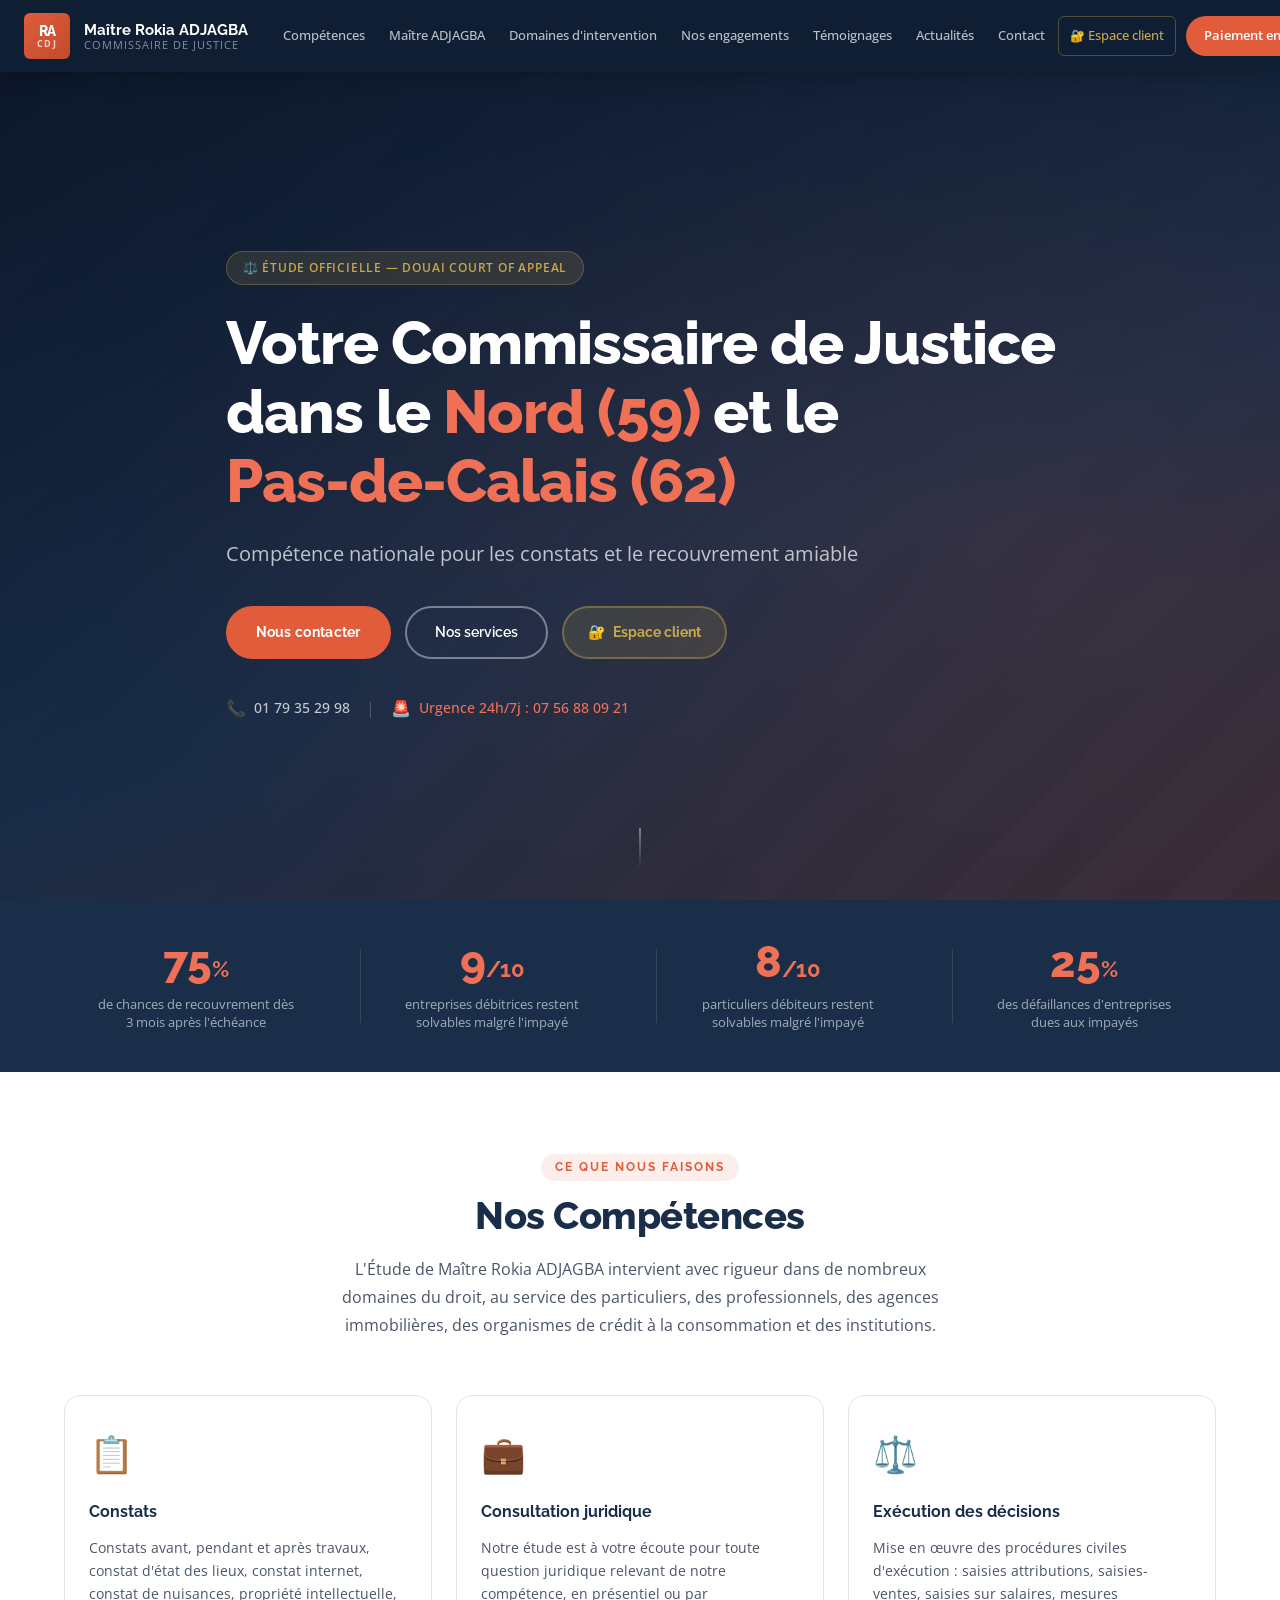
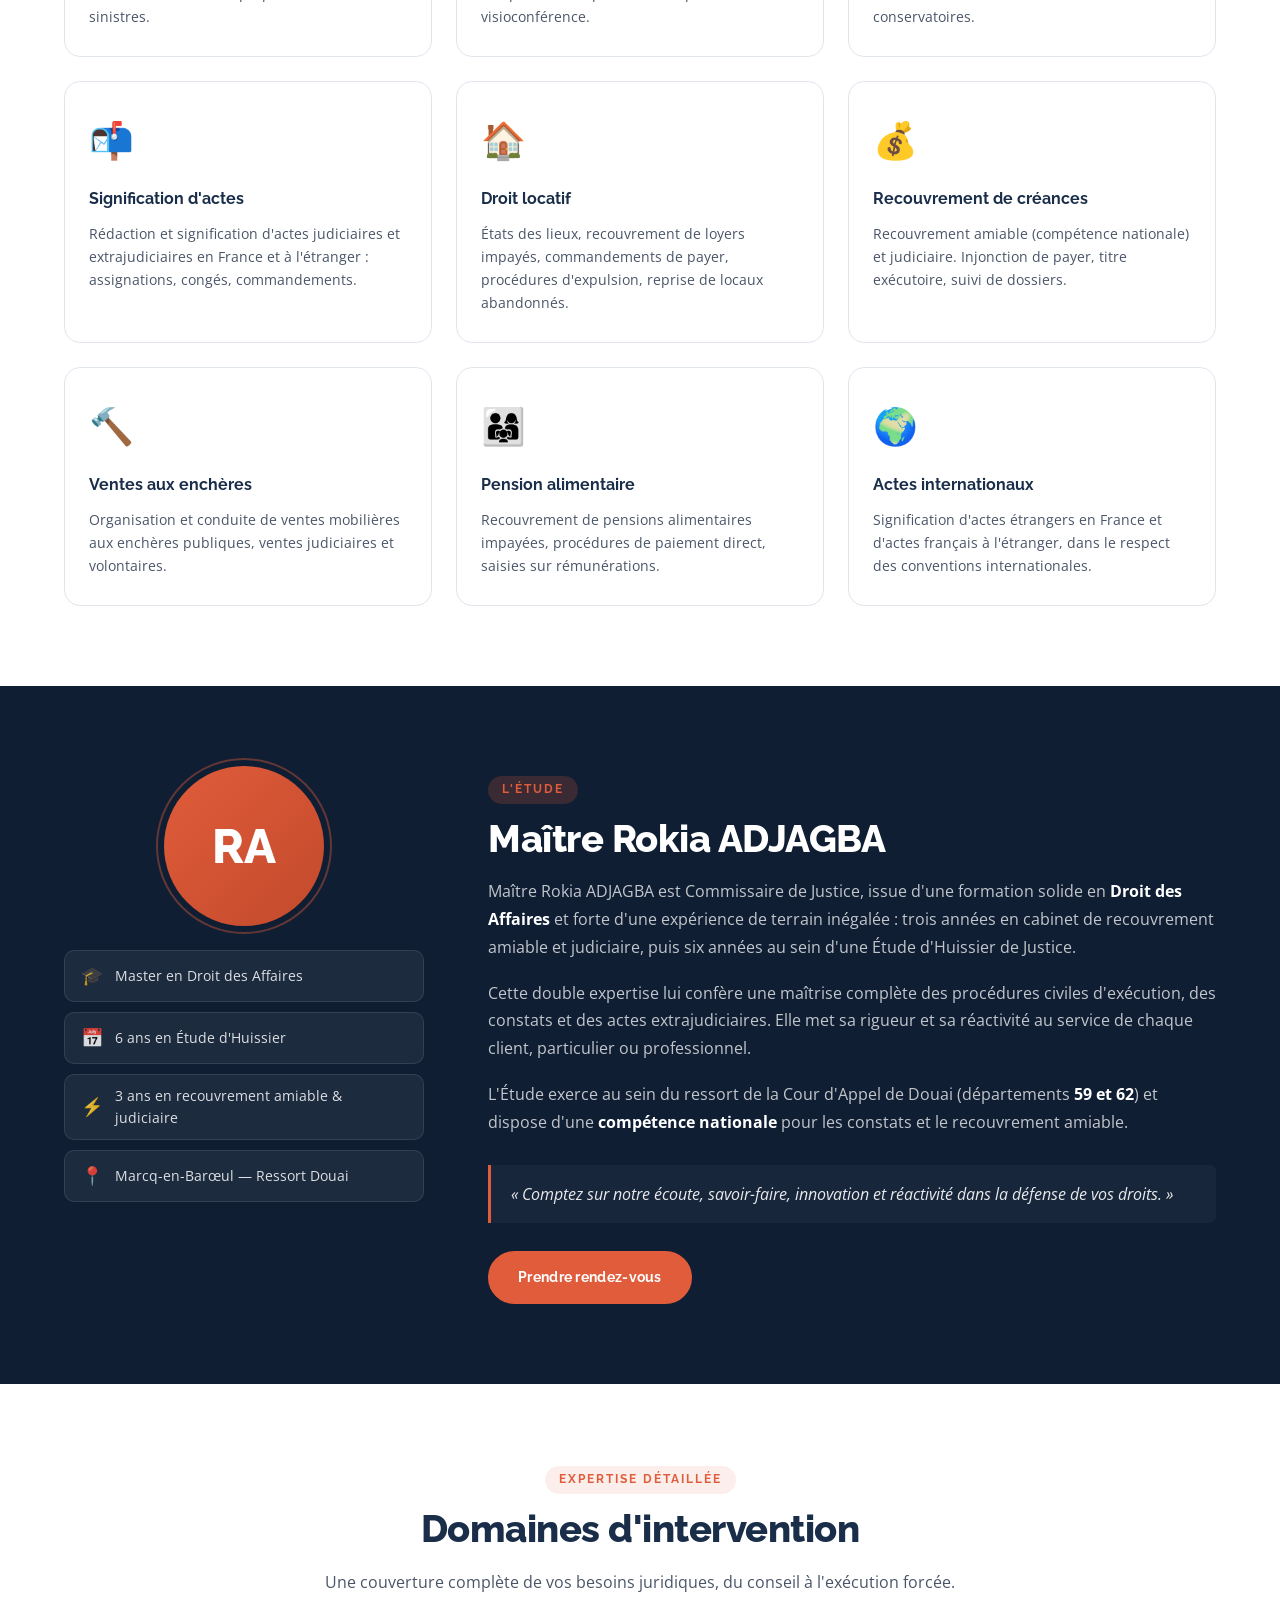
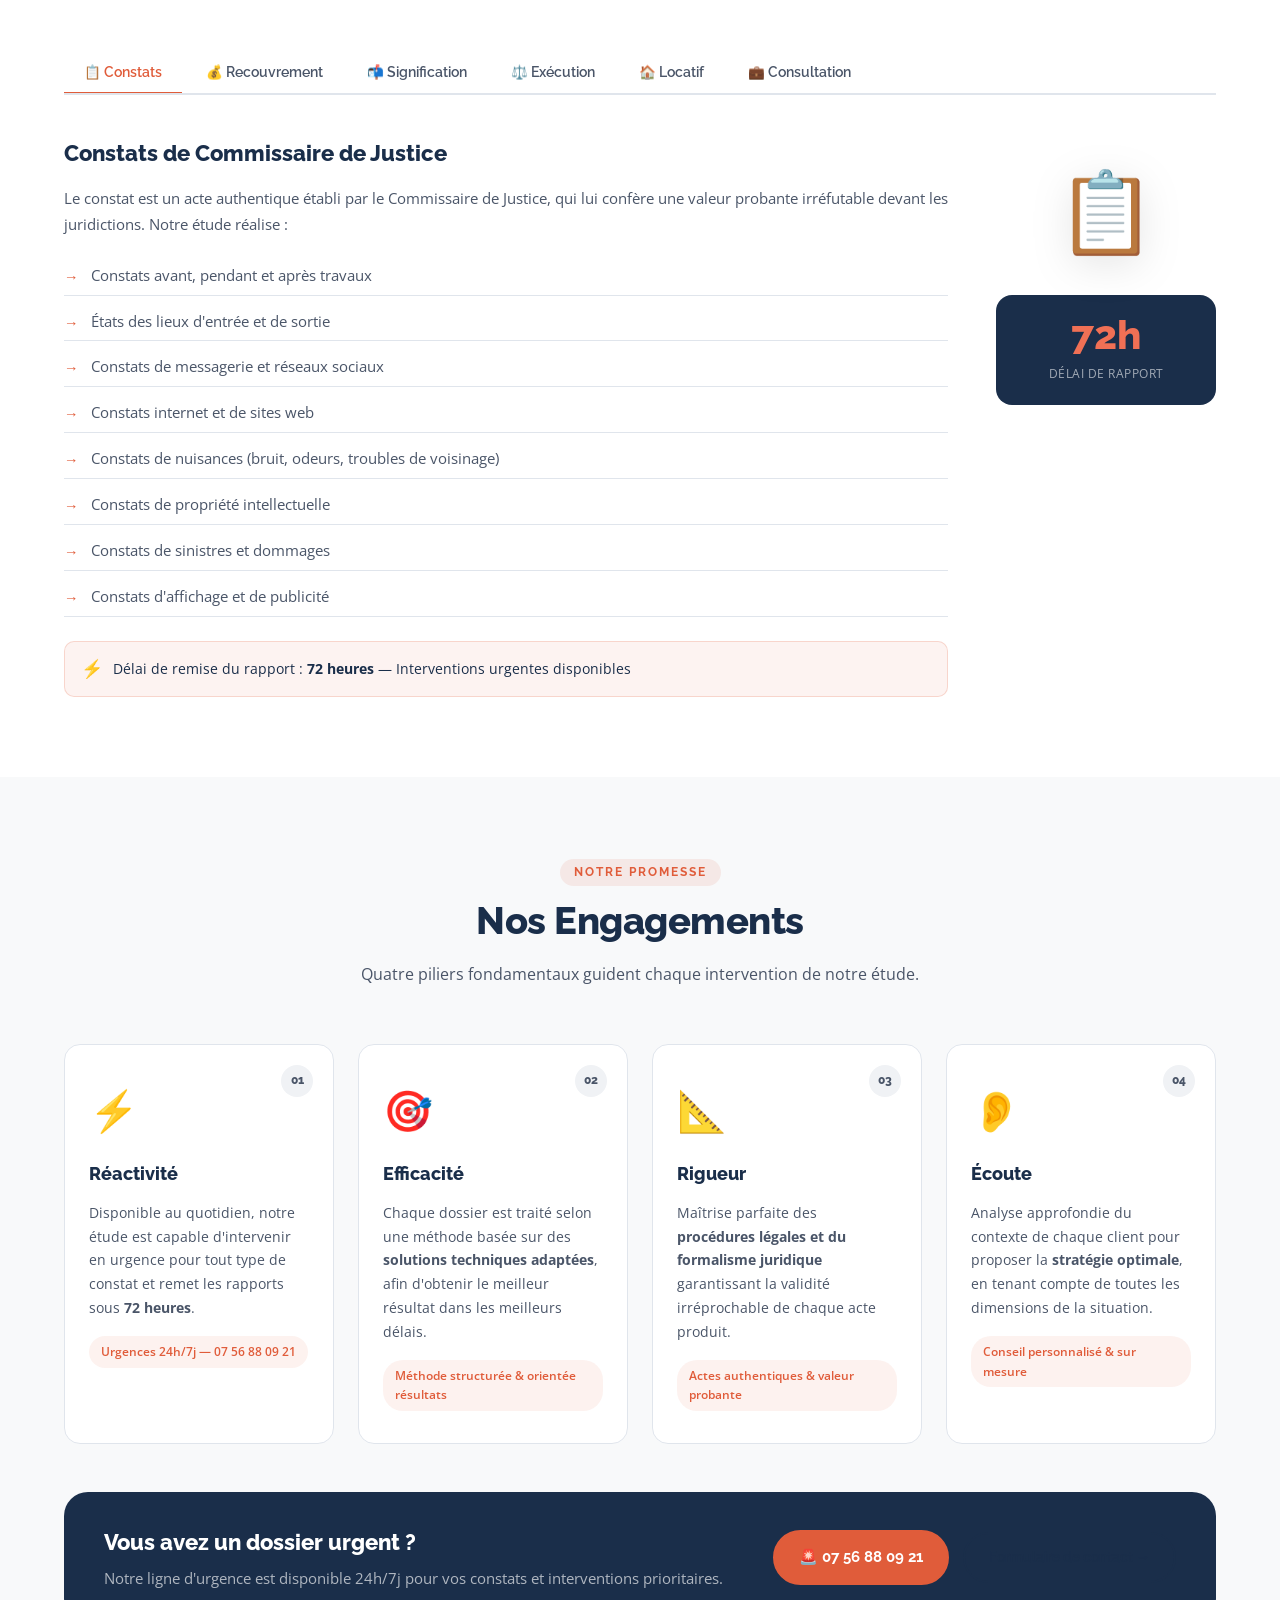
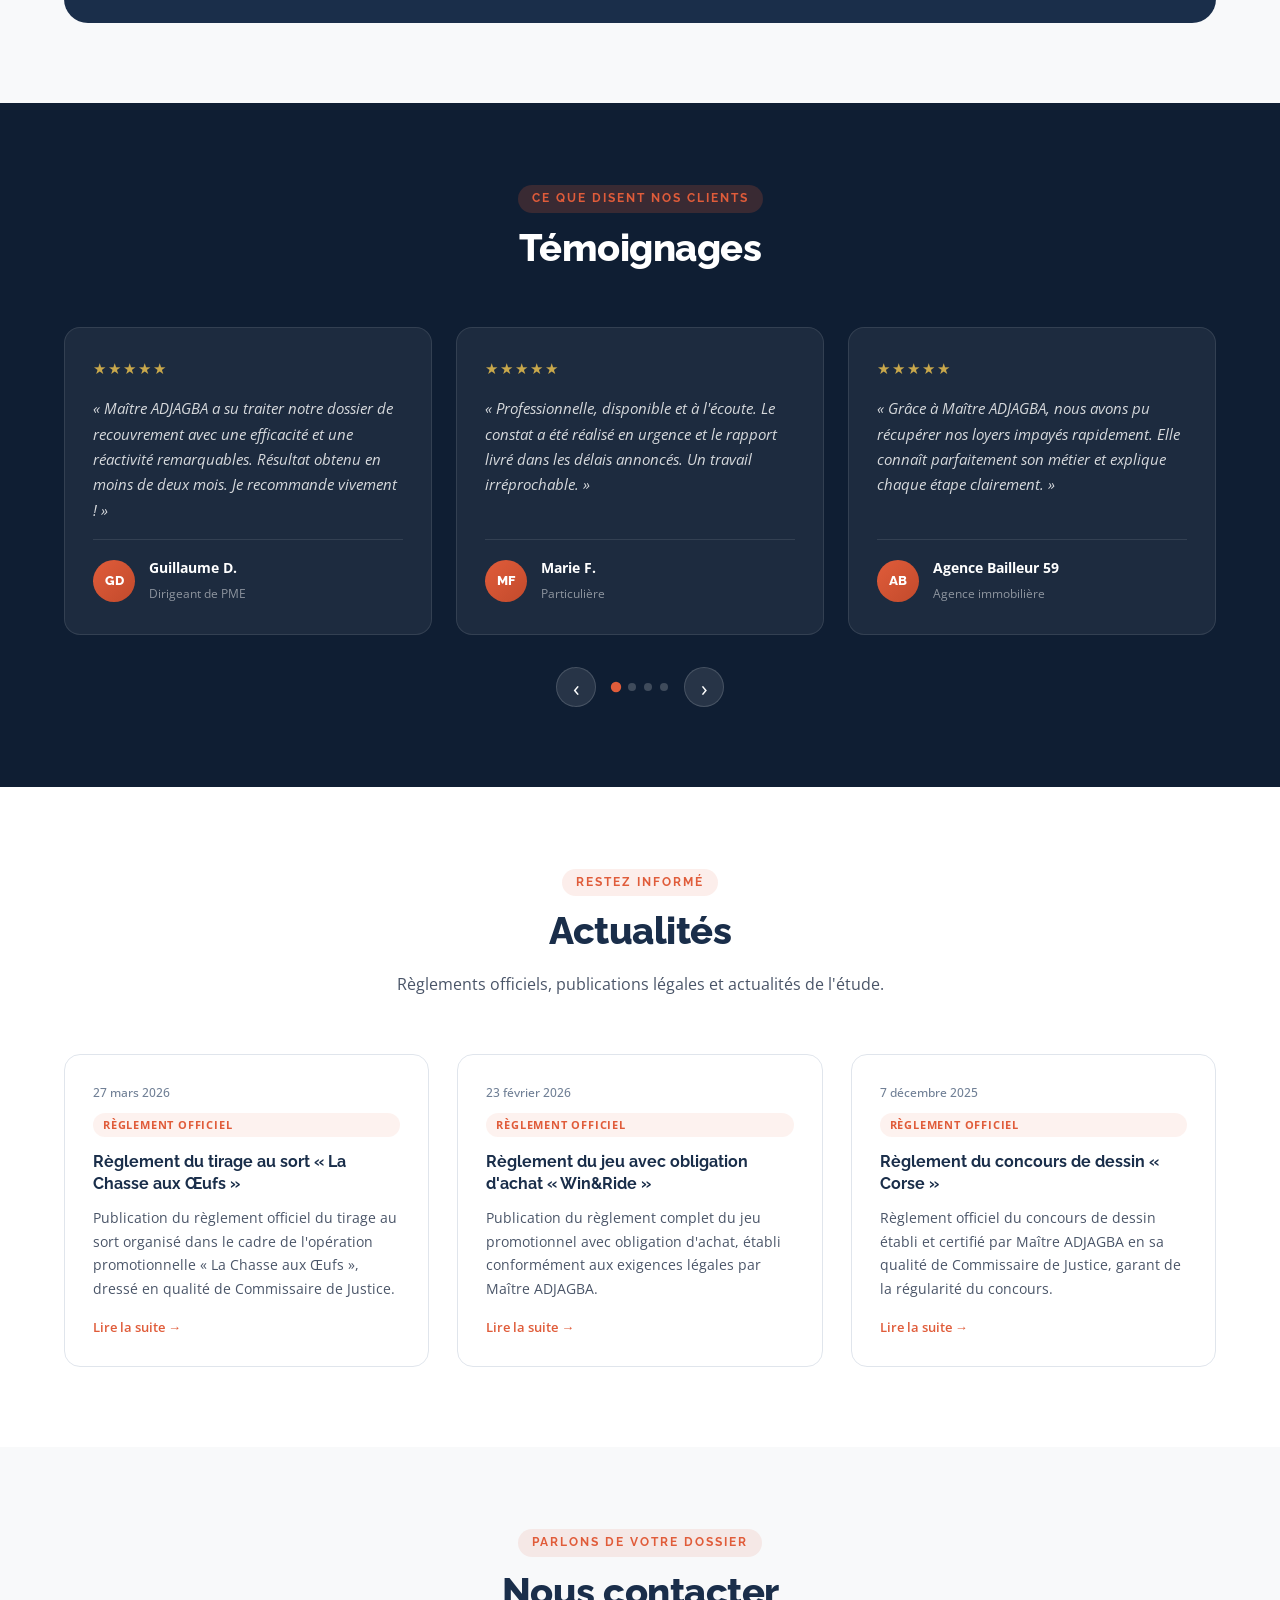
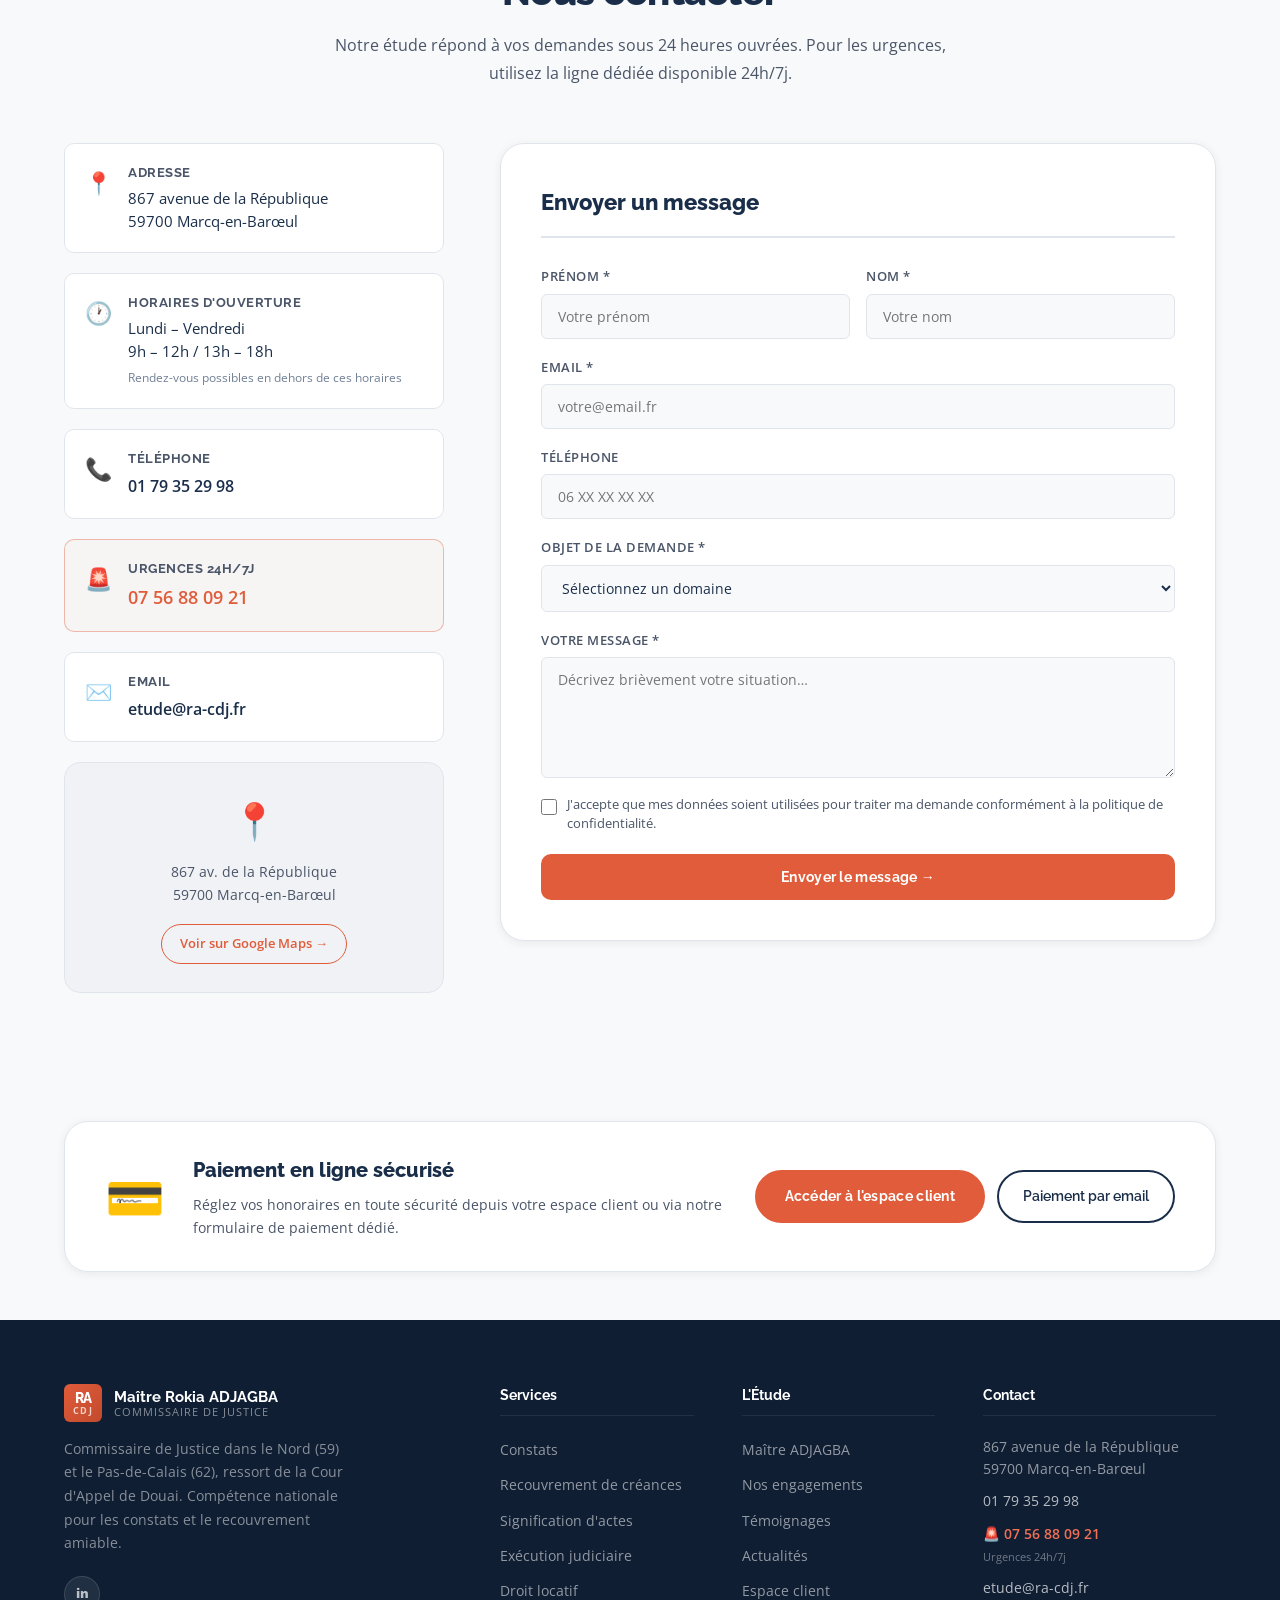
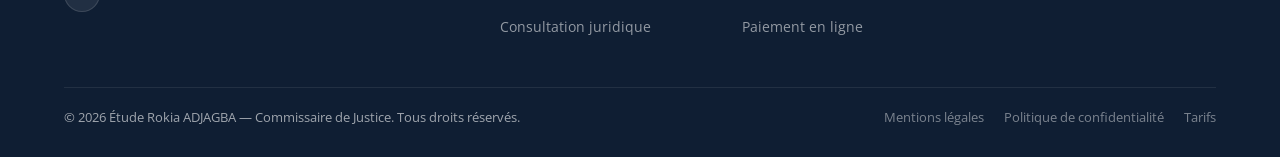
==== index.html @ 1672e54e "Initial release — Site Commissaire de Justice + Espace Client Reproduction complète du site commissa" ====
<!DOCTYPE html>
<html lang="fr">
<head>
  <meta charset="UTF-8" />
  <meta name="viewport" content="width=device-width, initial-scale=1.0" />
  <title>Commissaire de Justice — Maître Rokia ADJAGBA | Nord (59) Pas-de-Calais (62)</title>
  <meta name="description" content="Étude de Maître Rokia ADJAGBA, Commissaire de Justice dans le Nord (59) et le Pas-de-Calais (62). Constats, recouvrement amiable et judiciaire, signification d'actes." />
  <link rel="preconnect" href="https://fonts.googleapis.com" />
  <link rel="preconnect" href="https://fonts.gstatic.com" crossorigin />
  <link href="https://fonts.googleapis.com/css2?family=Raleway:wght@300;400;500;600;700;800&family=Open+Sans:wght@300;400;500;600&display=swap" rel="stylesheet" />
  <link rel="stylesheet" href="css/styles.css" />
</head>
<body>

  <!-- ═══════════════════════════════════════════
       HEADER / NAVIGATION
  ═══════════════════════════════════════════ -->
  <header class="header" id="header">
    <div class="header-inner">

      <!-- Logo -->
      <a href="index.html" class="logo">
        <div class="logo-mark">
          <span class="logo-initials">RA</span>
          <span class="logo-cdj">CDJ</span>
        </div>
        <div class="logo-text">
          <span class="logo-name">Maître Rokia ADJAGBA</span>
          <span class="logo-title">Commissaire de Justice</span>
        </div>
      </a>

      <!-- Desktop Nav -->
      <nav class="nav" id="nav">
        <a href="#competences" class="nav-link">Compétences</a>
        <a href="#maitre" class="nav-link">Maître ADJAGBA</a>
        <a href="#domaines" class="nav-link">Domaines d'intervention</a>
        <a href="#engagements" class="nav-link">Nos engagements</a>
        <a href="#temoignages" class="nav-link">Témoignages</a>
        <a href="#actualites" class="nav-link">Actualités</a>
        <a href="#contact" class="nav-link">Contact</a>
        <a href="espace-client.html" class="nav-link nav-link-portal">
          <span class="portal-icon">🔐</span> Espace client
        </a>
        <a href="#paiement" class="btn-nav">Paiement en ligne</a>
      </nav>

      <!-- Burger -->
      <button class="burger" id="burger" aria-label="Menu" aria-expanded="false">
        <span></span><span></span><span></span>
      </button>

    </div>
  </header>

  <!-- Mobile menu overlay -->
  <div class="mobile-menu" id="mobile-menu">
    <nav class="mobile-nav">
      <a href="#competences" class="mobile-nav-link">Compétences</a>
      <a href="#maitre" class="mobile-nav-link">Maître ADJAGBA</a>
      <a href="#domaines" class="mobile-nav-link">Domaines d'intervention</a>
      <a href="#engagements" class="mobile-nav-link">Nos engagements</a>
      <a href="#temoignages" class="mobile-nav-link">Témoignages</a>
      <a href="#actualites" class="mobile-nav-link">Actualités</a>
      <a href="#contact" class="mobile-nav-link">Contact</a>
      <a href="espace-client.html" class="mobile-nav-link">🔐 Espace client</a>
      <a href="#paiement" class="mobile-nav-link mobile-nav-cta">Paiement en ligne</a>
    </nav>
  </div>


  <!-- ═══════════════════════════════════════════
       HERO
  ═══════════════════════════════════════════ -->
  <section class="hero" id="home">
    <div class="hero-overlay"></div>
    <div class="hero-inner">
      <div class="hero-content" data-animate="fadeInUp">
        <div class="hero-badge">⚖️ Étude officielle — Douai Court of Appeal</div>
        <h1 class="hero-title">
          Votre Commissaire de Justice<br />
          dans le <em>Nord (59)</em> et le<br />
          <em>Pas-de-Calais (62)</em>
        </h1>
        <p class="hero-sub">
          Compétence nationale pour les constats et le recouvrement amiable
        </p>
        <div class="hero-actions">
          <a href="#contact" class="btn-primary">Nous contacter</a>
          <a href="#domaines" class="btn-outline">Nos services</a>
          <a href="espace-client.html" class="btn-portal">
            <span>🔐</span> Espace client
          </a>
        </div>
        <div class="hero-contact-quick">
          <a href="tel:0179352998" class="quick-contact">
            <span class="qc-icon">📞</span>
            <span>01 79 35 29 98</span>
          </a>
          <span class="qc-sep">|</span>
          <a href="tel:0756880921" class="quick-contact urgent">
            <span class="qc-icon">🚨</span>
            <span>Urgence 24h/7j&nbsp;: 07 56 88 09 21</span>
          </a>
        </div>
      </div>
    </div>
    <div class="hero-scroll-hint">
      <span></span>
    </div>
  </section>


  <!-- ═══════════════════════════════════════════
       CHIFFRES CLÉS
  ═══════════════════════════════════════════ -->
  <section class="stats-bar">
    <div class="stats-inner">
      <div class="stat-item" data-animate="fadeInUp">
        <span class="stat-num" data-target="75">0</span><span class="stat-unit">%</span>
        <span class="stat-label">de chances de recouvrement dès 3 mois après l'échéance</span>
      </div>
      <div class="stat-item" data-animate="fadeInUp" style="animation-delay:.1s">
        <span class="stat-num" data-target="9">0</span><span class="stat-unit">/10</span>
        <span class="stat-label">entreprises débitrices restent solvables malgré l'impayé</span>
      </div>
      <div class="stat-item" data-animate="fadeInUp" style="animation-delay:.2s">
        <span class="stat-num" data-target="8">0</span><span class="stat-unit">/10</span>
        <span class="stat-label">particuliers débiteurs restent solvables malgré l'impayé</span>
      </div>
      <div class="stat-item" data-animate="fadeInUp" style="animation-delay:.3s">
        <span class="stat-num" data-target="25">0</span><span class="stat-unit">%</span>
        <span class="stat-label">des défaillances d'entreprises dues aux impayés</span>
      </div>
    </div>
  </section>


  <!-- ═══════════════════════════════════════════
       COMPÉTENCES
  ═══════════════════════════════════════════ -->
  <section class="section" id="competences">
    <div class="container">
      <div class="section-header" data-animate="fadeInUp">
        <span class="section-eyebrow">Ce que nous faisons</span>
        <h2 class="section-title">Nos Compétences</h2>
        <p class="section-desc">
          L'Étude de Maître Rokia ADJAGBA intervient avec rigueur dans de nombreux domaines du droit,
          au service des particuliers, des professionnels, des agences immobilières, des organismes
          de crédit à la consommation et des institutions.
        </p>
      </div>

      <div class="services-grid">

        <div class="service-card" data-animate="fadeInUp">
          <div class="service-icon">📋</div>
          <h3>Constats</h3>
          <p>Constats avant, pendant et après travaux, constat d'état des lieux, constat internet, constat de nuisances, propriété intellectuelle, sinistres.</p>
        </div>

        <div class="service-card" data-animate="fadeInUp" style="animation-delay:.05s">
          <div class="service-icon">💼</div>
          <h3>Consultation juridique</h3>
          <p>Notre étude est à votre écoute pour toute question juridique relevant de notre compétence, en présentiel ou par visioconférence.</p>
        </div>

        <div class="service-card" data-animate="fadeInUp" style="animation-delay:.1s">
          <div class="service-icon">⚖️</div>
          <h3>Exécution des décisions</h3>
          <p>Mise en œuvre des procédures civiles d'exécution : saisies attributions, saisies-ventes, saisies sur salaires, mesures conservatoires.</p>
        </div>

        <div class="service-card" data-animate="fadeInUp" style="animation-delay:.15s">
          <div class="service-icon">📬</div>
          <h3>Signification d'actes</h3>
          <p>Rédaction et signification d'actes judiciaires et extrajudiciaires en France et à l'étranger : assignations, congés, commandements.</p>
        </div>

        <div class="service-card" data-animate="fadeInUp" style="animation-delay:.2s">
          <div class="service-icon">🏠</div>
          <h3>Droit locatif</h3>
          <p>États des lieux, recouvrement de loyers impayés, commandements de payer, procédures d'expulsion, reprise de locaux abandonnés.</p>
        </div>

        <div class="service-card" data-animate="fadeInUp" style="animation-delay:.25s">
          <div class="service-icon">💰</div>
          <h3>Recouvrement de créances</h3>
          <p>Recouvrement amiable (compétence nationale) et judiciaire. Injonction de payer, titre exécutoire, suivi de dossiers.</p>
        </div>

        <div class="service-card" data-animate="fadeInUp" style="animation-delay:.3s">
          <div class="service-icon">🔨</div>
          <h3>Ventes aux enchères</h3>
          <p>Organisation et conduite de ventes mobilières aux enchères publiques, ventes judiciaires et volontaires.</p>
        </div>

        <div class="service-card" data-animate="fadeInUp" style="animation-delay:.35s">
          <div class="service-icon">👨‍👩‍👧</div>
          <h3>Pension alimentaire</h3>
          <p>Recouvrement de pensions alimentaires impayées, procédures de paiement direct, saisies sur rémunérations.</p>
        </div>

        <div class="service-card" data-animate="fadeInUp" style="animation-delay:.4s">
          <div class="service-icon">🌍</div>
          <h3>Actes internationaux</h3>
          <p>Signification d'actes étrangers en France et d'actes français à l'étranger, dans le respect des conventions internationales.</p>
        </div>

      </div>
    </div>
  </section>


  <!-- ═══════════════════════════════════════════
       MAÎTRE ADJAGBA
  ═══════════════════════════════════════════ -->
  <section class="section section-dark" id="maitre">
    <div class="container">
      <div class="maitre-layout">
        <div class="maitre-visual" data-animate="fadeInLeft">
          <div class="maitre-avatar">
            <div class="avatar-ring"></div>
            <div class="avatar-initials">RA</div>
          </div>
          <div class="maitre-badge-list">
            <div class="maitre-badge">
              <span class="mb-icon">🎓</span>
              <span>Master en Droit des Affaires</span>
            </div>
            <div class="maitre-badge">
              <span class="mb-icon">📅</span>
              <span>6 ans en Étude d'Huissier</span>
            </div>
            <div class="maitre-badge">
              <span class="mb-icon">⚡</span>
              <span>3 ans en recouvrement amiable & judiciaire</span>
            </div>
            <div class="maitre-badge">
              <span class="mb-icon">📍</span>
              <span>Marcq-en-Barœul — Ressort Douai</span>
            </div>
          </div>
        </div>
        <div class="maitre-content" data-animate="fadeInRight">
          <span class="section-eyebrow">L'Étude</span>
          <h2 class="section-title light">Maître Rokia ADJAGBA</h2>
          <p class="maitre-desc">
            Maître Rokia ADJAGBA est Commissaire de Justice, issue d'une formation solide en
            <strong>Droit des Affaires</strong> et forte d'une expérience de terrain inégalée :
            trois années en cabinet de recouvrement amiable et judiciaire, puis six années au sein
            d'une Étude d'Huissier de Justice.
          </p>
          <p class="maitre-desc">
            Cette double expertise lui confère une maîtrise complète des procédures civiles d'exécution,
            des constats et des actes extrajudiciaires. Elle met sa rigueur et sa réactivité au service
            de chaque client, particulier ou professionnel.
          </p>
          <p class="maitre-desc">
            L'Étude exerce au sein du ressort de la Cour d'Appel de Douai (départements <strong>59 et 62</strong>)
            et dispose d'une <strong>compétence nationale</strong> pour les constats et le recouvrement amiable.
          </p>
          <blockquote class="maitre-quote">
            « Comptez sur notre écoute, savoir-faire, innovation et réactivité dans la défense de vos droits. »
          </blockquote>
          <a href="#contact" class="btn-primary">Prendre rendez-vous</a>
        </div>
      </div>
    </div>
  </section>


  <!-- ═══════════════════════════════════════════
       DOMAINES D'INTERVENTION
  ═══════════════════════════════════════════ -->
  <section class="section" id="domaines">
    <div class="container">
      <div class="section-header" data-animate="fadeInUp">
        <span class="section-eyebrow">Expertise détaillée</span>
        <h2 class="section-title">Domaines d'intervention</h2>
        <p class="section-desc">
          Une couverture complète de vos besoins juridiques, du conseil à l'exécution forcée.
        </p>
      </div>

      <div class="domaines-tabs">
        <div class="tabs-nav" id="tabs-nav">
          <button class="tab-btn active" data-tab="constats">📋 Constats</button>
          <button class="tab-btn" data-tab="recouvrement">💰 Recouvrement</button>
          <button class="tab-btn" data-tab="signification">📬 Signification</button>
          <button class="tab-btn" data-tab="execution">⚖️ Exécution</button>
          <button class="tab-btn" data-tab="locatif">🏠 Locatif</button>
          <button class="tab-btn" data-tab="consultation">💼 Consultation</button>
        </div>

        <div class="tabs-content">

          <div class="tab-panel active" id="tab-constats">
            <div class="tab-inner">
              <div class="tab-text">
                <h3>Constats de Commissaire de Justice</h3>
                <p>Le constat est un acte authentique établi par le Commissaire de Justice, qui lui confère une valeur probante irréfutable devant les juridictions. Notre étude réalise :</p>
                <ul class="domain-list">
                  <li>Constats avant, pendant et après travaux</li>
                  <li>États des lieux d'entrée et de sortie</li>
                  <li>Constats de messagerie et réseaux sociaux</li>
                  <li>Constats internet et de sites web</li>
                  <li>Constats de nuisances (bruit, odeurs, troubles de voisinage)</li>
                  <li>Constats de propriété intellectuelle</li>
                  <li>Constats de sinistres et dommages</li>
                  <li>Constats d'affichage et de publicité</li>
                </ul>
                <div class="tab-info-box">
                  <span class="tib-icon">⚡</span>
                  <span>Délai de remise du rapport : <strong>72 heures</strong> — Interventions urgentes disponibles</span>
                </div>
              </div>
              <div class="tab-visual">
                <div class="tab-icon-big">📋</div>
                <div class="tab-stat">
                  <strong>72h</strong>
                  <span>délai de rapport</span>
                </div>
              </div>
            </div>
          </div>

          <div class="tab-panel" id="tab-recouvrement">
            <div class="tab-inner">
              <div class="tab-text">
                <h3>Recouvrement de créances</h3>
                <p>Maître ADJAGBA met en œuvre une stratégie de recouvrement adaptée à chaque situation, en privilégiant l'amiable avant le judiciaire :</p>
                <ul class="domain-list">
                  <li>Recouvrement amiable — compétence nationale</li>
                  <li>Mise en demeure et relances formelles</li>
                  <li>Injonction de payer (procédure simplifiée)</li>
                  <li>Titre exécutoire et saisies</li>
                  <li>Recouvrement de pensions alimentaires</li>
                  <li>Créances commerciales et professionnelles</li>
                  <li>Suivi de portefeuille de créances</li>
                </ul>
                <div class="tab-info-box">
                  <span class="tib-icon">📊</span>
                  <span><strong>75 %</strong> de chances de recouvrement dans les 3 mois suivant l'échéance</span>
                </div>
              </div>
              <div class="tab-visual">
                <div class="tab-icon-big">💰</div>
                <div class="tab-stat">
                  <strong>75%</strong>
                  <span>taux de recouvrement</span>
                </div>
              </div>
            </div>
          </div>

          <div class="tab-panel" id="tab-signification">
            <div class="tab-inner">
              <div class="tab-text">
                <h3>Signification d'actes judiciaires & extrajudiciaires</h3>
                <p>La signification par Commissaire de Justice est la seule forme de notification ayant pleine valeur légale en droit français :</p>
                <ul class="domain-list">
                  <li>Assignations en justice</li>
                  <li>Décisions de justice (jugements, arrêts)</li>
                  <li>Conclusions d'avocat</li>
                  <li>Commandements de payer (bail, hypothèque)</li>
                  <li>Congés résidentiels et commerciaux</li>
                  <li>Ruptures de bail et de PACS</li>
                  <li>Signification d'actes étrangers en France</li>
                  <li>Signification d'actes français à l'étranger</li>
                </ul>
              </div>
              <div class="tab-visual">
                <div class="tab-icon-big">📬</div>
              </div>
            </div>
          </div>

          <div class="tab-panel" id="tab-execution">
            <div class="tab-inner">
              <div class="tab-text">
                <h3>Exécution des décisions de justice</h3>
                <p>L'exécution forcée est le cœur du métier de Commissaire de Justice. Notre étude maîtrise l'ensemble des procédures :</p>
                <ul class="domain-list">
                  <li>Saisie-attribution (comptes bancaires)</li>
                  <li>Saisie des rémunérations (salaires)</li>
                  <li>Saisie-vente de biens mobiliers</li>
                  <li>Saisie immobilière</li>
                  <li>Mesures conservatoires</li>
                  <li>Expulsions (procédure complète)</li>
                  <li>Ventes aux enchères publiques</li>
                </ul>
              </div>
              <div class="tab-visual">
                <div class="tab-icon-big">⚖️</div>
              </div>
            </div>
          </div>

          <div class="tab-panel" id="tab-locatif">
            <div class="tab-inner">
              <div class="tab-text">
                <h3>Droit locatif & immobilier</h3>
                <p>Une expertise complète au service des bailleurs, locataires et professionnels de l'immobilier :</p>
                <ul class="domain-list">
                  <li>États des lieux d'entrée et de sortie</li>
                  <li>Rédaction de baux d'habitation et commerciaux</li>
                  <li>Commandements de payer les loyers</li>
                  <li>Recouvrement de loyers impayés</li>
                  <li>Procédures d'expulsion (résidentielles et commerciales)</li>
                  <li>Reprise de locaux abandonnés</li>
                  <li>Congés et résiliation de bail commercial</li>
                  <li>Clauses résolutoires et résiliation judiciaire</li>
                </ul>
              </div>
              <div class="tab-visual">
                <div class="tab-icon-big">🏠</div>
              </div>
            </div>
          </div>

          <div class="tab-panel" id="tab-consultation">
            <div class="tab-inner">
              <div class="tab-text">
                <h3>Consultation juridique</h3>
                <p>Notre étude est à votre écoute pour toute question juridique relevant de notre compétence :</p>
                <ul class="domain-list">
                  <li>Conseil en droit des affaires et des contrats</li>
                  <li>Analyse de situation avant procédure</li>
                  <li>Conseil en droit immobilier et locatif</li>
                  <li>Orientation et stratégie procédurale</li>
                  <li>Consultation en présentiel à l'étude</li>
                  <li>Consultation à distance (visioconférence)</li>
                </ul>
                <div class="tab-info-box">
                  <span class="tib-icon">📅</span>
                  <span>Rendez-vous disponibles en dehors des horaires habituels sur demande</span>
                </div>
              </div>
              <div class="tab-visual">
                <div class="tab-icon-big">💼</div>
              </div>
            </div>
          </div>

        </div>
      </div>
    </div>
  </section>


  <!-- ═══════════════════════════════════════════
       NOS ENGAGEMENTS
  ═══════════════════════════════════════════ -->
  <section class="section section-light" id="engagements">
    <div class="container">
      <div class="section-header" data-animate="fadeInUp">
        <span class="section-eyebrow">Notre promesse</span>
        <h2 class="section-title">Nos Engagements</h2>
        <p class="section-desc">
          Quatre piliers fondamentaux guident chaque intervention de notre étude.
        </p>
      </div>

      <div class="engagements-grid">

        <div class="engagement-card" data-animate="fadeInUp">
          <div class="eng-number">01</div>
          <div class="eng-icon">⚡</div>
          <h3>Réactivité</h3>
          <p>Disponible au quotidien, notre étude est capable d'intervenir en urgence pour tout type de constat et remet les rapports sous <strong>72 heures</strong>.</p>
          <div class="eng-detail">Urgences 24h/7j — 07 56 88 09 21</div>
        </div>

        <div class="engagement-card" data-animate="fadeInUp" style="animation-delay:.1s">
          <div class="eng-number">02</div>
          <div class="eng-icon">🎯</div>
          <h3>Efficacité</h3>
          <p>Chaque dossier est traité selon une méthode basée sur des <strong>solutions techniques adaptées</strong>, afin d'obtenir le meilleur résultat dans les meilleurs délais.</p>
          <div class="eng-detail">Méthode structurée & orientée résultats</div>
        </div>

        <div class="engagement-card" data-animate="fadeInUp" style="animation-delay:.2s">
          <div class="eng-number">03</div>
          <div class="eng-icon">📐</div>
          <h3>Rigueur</h3>
          <p>Maîtrise parfaite des <strong>procédures légales et du formalisme juridique</strong> garantissant la validité irréprochable de chaque acte produit.</p>
          <div class="eng-detail">Actes authentiques & valeur probante</div>
        </div>

        <div class="engagement-card" data-animate="fadeInUp" style="animation-delay:.3s">
          <div class="eng-number">04</div>
          <div class="eng-icon">👂</div>
          <h3>Écoute</h3>
          <p>Analyse approfondie du contexte de chaque client pour proposer la <strong>stratégie optimale</strong>, en tenant compte de toutes les dimensions de la situation.</p>
          <div class="eng-detail">Conseil personnalisé & sur mesure</div>
        </div>

      </div>

      <!-- CTA Banner -->
      <div class="cta-banner" data-animate="fadeInUp">
        <div class="cta-banner-text">
          <h3>Vous avez un dossier urgent ?</h3>
          <p>Notre ligne d'urgence est disponible 24h/7j pour vos constats et interventions prioritaires.</p>
        </div>
        <div class="cta-banner-actions">
          <a href="tel:0756880921" class="btn-urgent">🚨 07 56 88 09 21</a>
          <a href="#contact" class="btn-outline-dark">Formulaire de contact →</a>
        </div>
      </div>

    </div>
  </section>


  <!-- ═══════════════════════════════════════════
       TÉMOIGNAGES
  ═══════════════════════════════════════════ -->
  <section class="section section-dark" id="temoignages">
    <div class="container">
      <div class="section-header" data-animate="fadeInUp">
        <span class="section-eyebrow">Ce que disent nos clients</span>
        <h2 class="section-title light">Témoignages</h2>
      </div>

      <div class="carousel-wrapper">
        <div class="carousel" id="carousel">

          <div class="testimonial-card">
            <div class="testi-stars">★★★★★</div>
            <blockquote class="testi-text">
              « Maître ADJAGBA a su traiter notre dossier de recouvrement avec une efficacité et une réactivité remarquables. Résultat obtenu en moins de deux mois. Je recommande vivement ! »
            </blockquote>
            <div class="testi-author">
              <div class="testi-avatar">GD</div>
              <div>
                <strong>Guillaume D.</strong>
                <span>Dirigeant de PME</span>
              </div>
            </div>
          </div>

          <div class="testimonial-card">
            <div class="testi-stars">★★★★★</div>
            <blockquote class="testi-text">
              « Professionnelle, disponible et à l'écoute. Le constat a été réalisé en urgence et le rapport livré dans les délais annoncés. Un travail irréprochable. »
            </blockquote>
            <div class="testi-author">
              <div class="testi-avatar">MF</div>
              <div>
                <strong>Marie F.</strong>
                <span>Particulière</span>
              </div>
            </div>
          </div>

          <div class="testimonial-card">
            <div class="testi-stars">★★★★★</div>
            <blockquote class="testi-text">
              « Grâce à Maître ADJAGBA, nous avons pu récupérer nos loyers impayés rapidement. Elle connaît parfaitement son métier et explique chaque étape clairement. »
            </blockquote>
            <div class="testi-author">
              <div class="testi-avatar">AB</div>
              <div>
                <strong>Agence Bailleur 59</strong>
                <span>Agence immobilière</span>
              </div>
            </div>
          </div>

          <div class="testimonial-card">
            <div class="testi-stars">★★★★★</div>
            <blockquote class="testi-text">
              « Une étude sérieuse et humaine. La maître prend le temps d'expliquer les procédures et rassure à chaque étape. Je me suis senti pleinement accompagné. »
            </blockquote>
            <div class="testi-author">
              <div class="testi-avatar">PL</div>
              <div>
                <strong>Pierre L.</strong>
                <span>Particulier</span>
              </div>
            </div>
          </div>

          <div class="testimonial-card">
            <div class="testi-stars">★★★★★</div>
            <blockquote class="testi-text">
              « Intervention très rapide pour un constat de dégâts après sinistre. Rapport parfaitement rédigé, accepté immédiatement par l'assurance. Merci ! »
            </blockquote>
            <div class="testi-author">
              <div class="testi-avatar">SC</div>
              <div>
                <strong>Sophie C.</strong>
                <span>Propriétaire</span>
              </div>
            </div>
          </div>

          <div class="testimonial-card">
            <div class="testi-stars">★★★★★</div>
            <blockquote class="testi-text">
              « Compétente, rigoureuse et accessible. Notre société fait appel à l'étude régulièrement pour nos significations et nos recouvrements. Toujours satisfaits. »
            </blockquote>
            <div class="testi-author">
              <div class="testi-avatar">JB</div>
              <div>
                <strong>Jean-Baptiste R.</strong>
                <span>Directeur financier</span>
              </div>
            </div>
          </div>

        </div>

        <!-- Carousel controls -->
        <div class="carousel-controls">
          <button class="carousel-btn" id="carousel-prev" aria-label="Précédent">‹</button>
          <div class="carousel-dots" id="carousel-dots"></div>
          <button class="carousel-btn" id="carousel-next" aria-label="Suivant">›</button>
        </div>
      </div>
    </div>
  </section>


  <!-- ═══════════════════════════════════════════
       ACTUALITÉS
  ═══════════════════════════════════════════ -->
  <section class="section" id="actualites">
    <div class="container">
      <div class="section-header" data-animate="fadeInUp">
        <span class="section-eyebrow">Restez informé</span>
        <h2 class="section-title">Actualités</h2>
        <p class="section-desc">
          Règlements officiels, publications légales et actualités de l'étude.
        </p>
      </div>

      <div class="news-grid">

        <article class="news-card" data-animate="fadeInUp">
          <div class="news-date">27 mars 2026</div>
          <div class="news-category">Règlement officiel</div>
          <h3 class="news-title">Règlement du tirage au sort « La Chasse aux Œufs »</h3>
          <p class="news-excerpt">
            Publication du règlement officiel du tirage au sort organisé dans le cadre de l'opération
            promotionnelle « La Chasse aux Œufs », dressé en qualité de Commissaire de Justice.
          </p>
          <a href="#" class="news-link">Lire la suite →</a>
        </article>

        <article class="news-card" data-animate="fadeInUp" style="animation-delay:.1s">
          <div class="news-date">23 février 2026</div>
          <div class="news-category">Règlement officiel</div>
          <h3 class="news-title">Règlement du jeu avec obligation d'achat « Win&Ride »</h3>
          <p class="news-excerpt">
            Publication du règlement complet du jeu promotionnel avec obligation d'achat,
            établi conformément aux exigences légales par Maître ADJAGBA.
          </p>
          <a href="#" class="news-link">Lire la suite →</a>
        </article>

        <article class="news-card" data-animate="fadeInUp" style="animation-delay:.2s">
          <div class="news-date">7 décembre 2025</div>
          <div class="news-category">Règlement officiel</div>
          <h3 class="news-title">Règlement du concours de dessin « Corse »</h3>
          <p class="news-excerpt">
            Règlement officiel du concours de dessin établi et certifié par Maître ADJAGBA en
            sa qualité de Commissaire de Justice, garant de la régularité du concours.
          </p>
          <a href="#" class="news-link">Lire la suite →</a>
        </article>

      </div>
    </div>
  </section>


  <!-- ═══════════════════════════════════════════
       CONTACT
  ═══════════════════════════════════════════ -->
  <section class="section section-light" id="contact">
    <div class="container">
      <div class="section-header" data-animate="fadeInUp">
        <span class="section-eyebrow">Parlons de votre dossier</span>
        <h2 class="section-title">Nous contacter</h2>
        <p class="section-desc">
          Notre étude répond à vos demandes sous 24 heures ouvrées. Pour les urgences, utilisez la ligne dédiée disponible 24h/7j.
        </p>
      </div>

      <div class="contact-layout">

        <!-- Informations -->
        <div class="contact-info" data-animate="fadeInLeft">

          <div class="info-block">
            <div class="info-icon">📍</div>
            <div>
              <h4>Adresse</h4>
              <p>867 avenue de la République<br />59700 Marcq-en-Barœul</p>
            </div>
          </div>

          <div class="info-block">
            <div class="info-icon">🕐</div>
            <div>
              <h4>Horaires d'ouverture</h4>
              <p>Lundi – Vendredi<br />9h – 12h / 13h – 18h</p>
              <small>Rendez-vous possibles en dehors de ces horaires</small>
            </div>
          </div>

          <div class="info-block">
            <div class="info-icon">📞</div>
            <div>
              <h4>Téléphone</h4>
              <a href="tel:0179352998" class="info-link">01 79 35 29 98</a>
            </div>
          </div>

          <div class="info-block info-block-urgent">
            <div class="info-icon">🚨</div>
            <div>
              <h4>Urgences 24h/7j</h4>
              <a href="tel:0756880921" class="info-link info-link-urgent">07 56 88 09 21</a>
            </div>
          </div>

          <div class="info-block">
            <div class="info-icon">✉️</div>
            <div>
              <h4>Email</h4>
              <a href="mailto:etude@ra-cdj.fr" class="info-link">etude@ra-cdj.fr</a>
            </div>
          </div>

          <!-- Map placeholder -->
          <div class="map-placeholder">
            <div class="map-pin">📍</div>
            <p>867 av. de la République<br />59700 Marcq-en-Barœul</p>
            <a href="https://maps.google.com/?q=867+avenue+de+la+République+59700+Marcq-en-Barœul" target="_blank" class="btn-map">
              Voir sur Google Maps →
            </a>
          </div>

        </div>

        <!-- Formulaire -->
        <div class="contact-form-wrap" data-animate="fadeInRight">
          <form class="contact-form" id="contact-form" novalidate>
            <h3>Envoyer un message</h3>

            <div class="form-row">
              <div class="form-group">
                <label for="prenom">Prénom *</label>
                <input type="text" id="prenom" name="prenom" placeholder="Votre prénom" required />
              </div>
              <div class="form-group">
                <label for="nom">Nom *</label>
                <input type="text" id="nom" name="nom" placeholder="Votre nom" required />
              </div>
            </div>

            <div class="form-group">
              <label for="email">Email *</label>
              <input type="email" id="email" name="email" placeholder="votre@email.fr" required />
            </div>

            <div class="form-group">
              <label for="telephone">Téléphone</label>
              <input type="tel" id="telephone" name="telephone" placeholder="06 XX XX XX XX" />
            </div>

            <div class="form-group">
              <label for="objet">Objet de la demande *</label>
              <select id="objet" name="objet" required>
                <option value="" disabled selected>Sélectionnez un domaine</option>
                <option value="constat">Constat</option>
                <option value="recouvrement">Recouvrement de créance</option>
                <option value="signification">Signification d'acte</option>
                <option value="execution">Exécution judiciaire</option>
                <option value="locatif">Droit locatif</option>
                <option value="consultation">Consultation juridique</option>
                <option value="autre">Autre</option>
              </select>
            </div>

            <div class="form-group">
              <label for="message">Votre message *</label>
              <textarea id="message" name="message" rows="5" placeholder="Décrivez brièvement votre situation…" required></textarea>
            </div>

            <div class="form-check">
              <input type="checkbox" id="consent" name="consent" required />
              <label for="consent">J'accepte que mes données soient utilisées pour traiter ma demande conformément à la politique de confidentialité.</label>
            </div>

            <div class="form-error" id="form-error"></div>
            <div class="form-success" id="form-success"></div>

            <button type="submit" class="btn-primary btn-submit" id="submit-btn">
              Envoyer le message →
            </button>
          </form>
        </div>

      </div>
    </div>
  </section>


  <!-- ═══════════════════════════════════════════
       PAIEMENT EN LIGNE (anchor)
  ═══════════════════════════════════════════ -->
  <section class="section" id="paiement" style="padding: 48px 0; background: #f8f9fa;">
    <div class="container">
      <div class="paiement-banner" data-animate="fadeInUp">
        <div class="paiement-icon">💳</div>
        <div class="paiement-text">
          <h3>Paiement en ligne sécurisé</h3>
          <p>Réglez vos honoraires en toute sécurité depuis votre espace client ou via notre formulaire de paiement dédié.</p>
        </div>
        <div class="paiement-actions">
          <a href="espace-client.html" class="btn-primary">Accéder à l'espace client</a>
          <a href="mailto:etude@ra-cdj.fr?subject=Paiement" class="btn-outline-dark">Paiement par email</a>
        </div>
      </div>
    </div>
  </section>


  <!-- ═══════════════════════════════════════════
       FOOTER
  ═══════════════════════════════════════════ -->
  <footer class="footer">
    <div class="container">
      <div class="footer-grid">

        <div class="footer-brand">
          <div class="footer-logo">
            <div class="logo-mark small">
              <span class="logo-initials">RA</span>
              <span class="logo-cdj">CDJ</span>
            </div>
            <div class="logo-text">
              <span class="logo-name">Maître Rokia ADJAGBA</span>
              <span class="logo-title">Commissaire de Justice</span>
            </div>
          </div>
          <p>Commissaire de Justice dans le Nord (59) et le Pas-de-Calais (62), ressort de la Cour d'Appel de Douai. Compétence nationale pour les constats et le recouvrement amiable.</p>
          <div class="footer-social">
            <a href="https://linkedin.com" target="_blank" class="social-btn" aria-label="LinkedIn">in</a>
          </div>
        </div>

        <div class="footer-col">
          <h4>Services</h4>
          <ul>
            <li><a href="#domaines">Constats</a></li>
            <li><a href="#domaines">Recouvrement de créances</a></li>
            <li><a href="#domaines">Signification d'actes</a></li>
            <li><a href="#domaines">Exécution judiciaire</a></li>
            <li><a href="#domaines">Droit locatif</a></li>
            <li><a href="#domaines">Consultation juridique</a></li>
          </ul>
        </div>

        <div class="footer-col">
          <h4>L'Étude</h4>
          <ul>
            <li><a href="#maitre">Maître ADJAGBA</a></li>
            <li><a href="#engagements">Nos engagements</a></li>
            <li><a href="#temoignages">Témoignages</a></li>
            <li><a href="#actualites">Actualités</a></li>
            <li><a href="espace-client.html">Espace client</a></li>
            <li><a href="#paiement">Paiement en ligne</a></li>
          </ul>
        </div>

        <div class="footer-col">
          <h4>Contact</h4>
          <address>
            <p>867 avenue de la République<br />59700 Marcq-en-Barœul</p>
            <p><a href="tel:0179352998">01 79 35 29 98</a></p>
            <p class="urgent-line"><a href="tel:0756880921">🚨 07 56 88 09 21</a><br /><small>Urgences 24h/7j</small></p>
            <p><a href="mailto:etude@ra-cdj.fr">etude@ra-cdj.fr</a></p>
          </address>
        </div>

      </div>

      <div class="footer-bottom">
        <p>© 2026 Étude Rokia ADJAGBA — Commissaire de Justice. Tous droits réservés.</p>
        <div class="footer-links">
          <a href="#">Mentions légales</a>
          <a href="#">Politique de confidentialité</a>
          <a href="#">Tarifs</a>
        </div>
      </div>
    </div>
  </footer>


  <!-- ═══════════════════════════════════════════
       BACK TO TOP
  ═══════════════════════════════════════════ -->
  <button class="back-to-top" id="back-to-top" aria-label="Retour en haut">↑</button>

  <script src="js/main.js"></script>
</body>
</html>
---- css/styles.css ----
/* ============================================================
   COMMISSAIRE DE JUSTICE — Design System
   Maître Rokia ADJAGBA · Marcq-en-Barœul
   ============================================================ */

/* ── TOKENS ── */
:root {
  --navy:        #1a2e4a;
  --navy-dark:   #0f1e33;
  --navy-light:  #243a58;
  --coral:       #e05c3a;
  --coral-dark:  #c24a2c;
  --coral-light: #f07055;
  --gold:        #c9a84c;
  --white:       #ffffff;
  --off-white:   #f8f9fa;
  --light-gray:  #f0f2f5;
  --border:      #e0e5ec;
  --text:        #1a2e4a;
  --text-mid:    #4a5568;
  --text-light:  #718096;
  --shadow-sm:   0 2px 8px rgba(26,46,74,.08);
  --shadow-md:   0 6px 20px rgba(26,46,74,.12);
  --shadow-lg:   0 16px 40px rgba(26,46,74,.16);
  --radius-sm:   6px;
  --radius:      10px;
  --radius-lg:   16px;
  --radius-xl:   24px;
  --font-head:   'Raleway', sans-serif;
  --font-body:   'Open Sans', sans-serif;
  --transition:  0.25s ease;
}

/* ── RESET ── */
*, *::before, *::after { box-sizing: border-box; margin: 0; padding: 0; }
html { scroll-behavior: smooth; font-size: 16px; }
body {
  font-family: var(--font-body);
  color: var(--text);
  background: var(--white);
  line-height: 1.65;
  -webkit-font-smoothing: antialiased;
}
a { text-decoration: none; color: inherit; transition: color var(--transition); }
img { max-width: 100%; display: block; }
button { font-family: inherit; cursor: pointer; border: none; background: none; }
ul { list-style: none; }
address { font-style: normal; }

/* ── CONTAINER ── */
.container {
  max-width: 1200px;
  margin: 0 auto;
  padding: 0 24px;
}

/* ── SECTION ── */
.section { padding: 80px 0; }
.section-dark { background: var(--navy-dark); color: var(--white); }
.section-light { background: var(--off-white); }

/* ── SECTION HEADER ── */
.section-header {
  text-align: center;
  max-width: 640px;
  margin: 0 auto 56px;
}
.section-eyebrow {
  display: inline-block;
  font-family: var(--font-head);
  font-size: 12px;
  font-weight: 700;
  letter-spacing: 2px;
  text-transform: uppercase;
  color: var(--coral);
  margin-bottom: 12px;
  padding: 4px 14px;
  background: rgba(224,92,58,.1);
  border-radius: 20px;
}
.section-dark .section-eyebrow { background: rgba(224,92,58,.2); }
.section-title {
  font-family: var(--font-head);
  font-size: clamp(26px, 4vw, 38px);
  font-weight: 800;
  line-height: 1.2;
  color: var(--navy);
  letter-spacing: -0.5px;
  margin-bottom: 16px;
}
.section-title.light { color: var(--white); }
.section-desc {
  font-size: 16px;
  color: var(--text-mid);
  line-height: 1.75;
}
.section-dark .section-desc { color: rgba(255,255,255,.7); }


/* ═══════════════════════════════════════════
   HEADER
═══════════════════════════════════════════ */
.header {
  position: fixed;
  top: 0; left: 0; right: 0;
  z-index: 500;
  background: var(--navy-dark);
  box-shadow: 0 2px 20px rgba(0,0,0,.25);
  transition: background var(--transition), box-shadow var(--transition);
}
.header.scrolled {
  background: rgba(15,30,51,.97);
  backdrop-filter: blur(10px);
  box-shadow: 0 4px 24px rgba(0,0,0,.3);
}

.header-inner {
  max-width: 1340px;
  margin: 0 auto;
  padding: 0 24px;
  height: 72px;
  display: flex;
  align-items: center;
  gap: 24px;
}

/* Logo */
.logo {
  display: flex;
  align-items: center;
  gap: 14px;
  flex-shrink: 0;
}
.logo-mark {
  display: flex;
  flex-direction: column;
  align-items: center;
  justify-content: center;
  width: 46px;
  height: 46px;
  background: linear-gradient(135deg, var(--coral) 0%, var(--coral-dark) 100%);
  border-radius: var(--radius-sm);
  line-height: 1;
  gap: 1px;
}
.logo-mark.small { width: 38px; height: 38px; }
.logo-initials {
  font-family: var(--font-head);
  font-size: 14px;
  font-weight: 800;
  color: var(--white);
  letter-spacing: -0.5px;
}
.logo-cdj {
  font-size: 9px;
  font-weight: 700;
  color: rgba(255,255,255,.75);
  letter-spacing: 1.5px;
}
.logo-text { display: flex; flex-direction: column; line-height: 1.2; }
.logo-name {
  font-family: var(--font-head);
  font-size: 15px;
  font-weight: 700;
  color: var(--white);
  white-space: nowrap;
}
.logo-title {
  font-size: 10.5px;
  font-weight: 400;
  color: rgba(255,255,255,.5);
  letter-spacing: 1px;
  text-transform: uppercase;
}

/* Nav */
.nav {
  display: flex;
  align-items: center;
  gap: 2px;
  flex: 1;
  justify-content: flex-end;
  flex-wrap: nowrap;
}
.nav-link {
  font-size: 13px;
  font-weight: 500;
  color: rgba(255,255,255,.72);
  padding: 8px 11px;
  border-radius: var(--radius-sm);
  white-space: nowrap;
  transition: all var(--transition);
}
.nav-link:hover { color: var(--white); background: rgba(255,255,255,.08); }
.nav-link.active { color: var(--white); background: rgba(255,255,255,.1); }

.nav-link-portal {
  color: var(--gold) !important;
  border: 1px solid rgba(201,168,76,.35);
}
.nav-link-portal:hover {
  background: rgba(201,168,76,.12) !important;
  border-color: var(--gold);
}
.portal-icon { font-size: 12px; }

.btn-nav {
  margin-left: 8px;
  background: var(--coral);
  color: var(--white) !important;
  padding: 9px 18px;
  border-radius: 20px;
  font-size: 13px;
  font-weight: 600;
  white-space: nowrap;
  flex-shrink: 0;
  transition: all var(--transition);
}
.btn-nav:hover { background: var(--coral-dark); transform: translateY(-1px); }

/* Burger */
.burger {
  display: none;
  flex-direction: column;
  justify-content: center;
  gap: 5px;
  width: 36px;
  height: 36px;
  padding: 4px;
  flex-shrink: 0;
}
.burger span {
  display: block;
  height: 2px;
  background: var(--white);
  border-radius: 2px;
  transition: all var(--transition);
}
.burger.open span:nth-child(1) { transform: translateY(7px) rotate(45deg); }
.burger.open span:nth-child(2) { opacity: 0; }
.burger.open span:nth-child(3) { transform: translateY(-7px) rotate(-45deg); }

/* Mobile menu */
.mobile-menu {
  position: fixed;
  inset: 0;
  z-index: 499;
  background: var(--navy-dark);
  display: flex;
  flex-direction: column;
  align-items: center;
  justify-content: center;
  opacity: 0;
  pointer-events: none;
  transform: translateY(-10px);
  transition: all var(--transition);
}
.mobile-menu.open {
  opacity: 1;
  pointer-events: all;
  transform: translateY(0);
}
.mobile-nav { display: flex; flex-direction: column; align-items: center; gap: 4px; width: 100%; padding: 20px; }
.mobile-nav-link {
  font-family: var(--font-head);
  font-size: 20px;
  font-weight: 600;
  color: rgba(255,255,255,.8);
  padding: 12px 24px;
  border-radius: var(--radius);
  transition: all var(--transition);
  width: 100%;
  text-align: center;
}
.mobile-nav-link:hover { color: var(--white); background: rgba(255,255,255,.08); }
.mobile-nav-cta {
  background: var(--coral);
  color: var(--white) !important;
  margin-top: 12px;
}


/* ═══════════════════════════════════════════
   HERO
═══════════════════════════════════════════ */
.hero {
  min-height: 100vh;
  display: flex;
  align-items: center;
  justify-content: center;
  position: relative;
  overflow: hidden;
  background:
    linear-gradient(160deg, rgba(10,20,38,.88) 0%, rgba(26,46,74,.82) 60%, rgba(224,92,58,.18) 100%),
    repeating-linear-gradient(
      -45deg,
      transparent,
      transparent 40px,
      rgba(255,255,255,.015) 40px,
      rgba(255,255,255,.015) 80px
    ),
    var(--navy-dark);
  padding-top: 72px;
}

.hero-overlay {
  position: absolute;
  inset: 0;
  background: radial-gradient(ellipse at 80% 60%, rgba(224,92,58,.12) 0%, transparent 65%);
}

.hero-inner {
  max-width: 900px;
  margin: 0 auto;
  padding: 60px 24px;
  position: relative;
  z-index: 1;
}

.hero-badge {
  display: inline-flex;
  align-items: center;
  gap: 8px;
  background: rgba(201,168,76,.15);
  border: 1px solid rgba(201,168,76,.3);
  color: var(--gold);
  border-radius: 20px;
  padding: 6px 16px;
  font-size: 12px;
  font-weight: 600;
  letter-spacing: 0.8px;
  text-transform: uppercase;
  margin-bottom: 24px;
}

.hero-title {
  font-family: var(--font-head);
  font-size: clamp(32px, 6vw, 60px);
  font-weight: 800;
  line-height: 1.15;
  color: var(--white);
  letter-spacing: -1px;
  margin-bottom: 22px;
}
.hero-title em {
  font-style: normal;
  color: var(--coral-light);
}

.hero-sub {
  font-size: clamp(16px, 2vw, 20px);
  color: rgba(255,255,255,.72);
  margin-bottom: 36px;
  line-height: 1.6;
}

.hero-actions {
  display: flex;
  gap: 14px;
  flex-wrap: wrap;
  margin-bottom: 36px;
}

.hero-contact-quick {
  display: flex;
  align-items: center;
  gap: 16px;
  flex-wrap: wrap;
}
.quick-contact {
  display: flex;
  align-items: center;
  gap: 8px;
  color: rgba(255,255,255,.75);
  font-size: 14px;
  font-weight: 500;
  transition: color var(--transition);
}
.quick-contact:hover { color: var(--white); }
.quick-contact.urgent { color: var(--coral-light); }
.qc-icon { font-size: 16px; }
.qc-sep { color: rgba(255,255,255,.2); }

.hero-scroll-hint {
  position: absolute;
  bottom: 32px;
  left: 50%;
  transform: translateX(-50%);
}
.hero-scroll-hint span {
  display: block;
  width: 2px;
  height: 40px;
  background: linear-gradient(to bottom, rgba(255,255,255,.4), transparent);
  margin: 0 auto;
  animation: scrollPulse 2s ease-in-out infinite;
}
@keyframes scrollPulse {
  0%, 100% { opacity: 0.4; transform: scaleY(1); }
  50% { opacity: 1; transform: scaleY(1.3); }
}


/* ── BUTTONS ── */
.btn-primary {
  display: inline-flex;
  align-items: center;
  gap: 8px;
  background: var(--coral);
  color: var(--white);
  padding: 13px 28px;
  border-radius: 30px;
  font-family: var(--font-head);
  font-size: 14px;
  font-weight: 700;
  letter-spacing: 0.3px;
  transition: all var(--transition);
  border: 2px solid var(--coral);
}
.btn-primary:hover {
  background: var(--coral-dark);
  border-color: var(--coral-dark);
  transform: translateY(-2px);
  box-shadow: 0 8px 24px rgba(224,92,58,.4);
}

.btn-outline {
  display: inline-flex;
  align-items: center;
  gap: 8px;
  background: transparent;
  color: var(--white);
  padding: 13px 28px;
  border-radius: 30px;
  font-family: var(--font-head);
  font-size: 14px;
  font-weight: 600;
  border: 2px solid rgba(255,255,255,.4);
  transition: all var(--transition);
}
.btn-outline:hover {
  background: rgba(255,255,255,.1);
  border-color: rgba(255,255,255,.8);
}

.btn-outline-dark {
  display: inline-flex;
  align-items: center;
  gap: 8px;
  background: transparent;
  color: var(--navy);
  padding: 12px 24px;
  border-radius: 30px;
  font-family: var(--font-head);
  font-size: 14px;
  font-weight: 600;
  border: 2px solid var(--navy);
  transition: all var(--transition);
}
.btn-outline-dark:hover { background: var(--navy); color: var(--white); }

.btn-portal {
  display: inline-flex;
  align-items: center;
  gap: 8px;
  background: rgba(201,168,76,.15);
  color: var(--gold);
  padding: 13px 24px;
  border-radius: 30px;
  font-family: var(--font-head);
  font-size: 14px;
  font-weight: 700;
  border: 2px solid rgba(201,168,76,.4);
  transition: all var(--transition);
}
.btn-portal:hover {
  background: var(--gold);
  color: var(--white);
  border-color: var(--gold);
  transform: translateY(-2px);
}

.btn-urgent {
  display: inline-flex;
  align-items: center;
  gap: 8px;
  background: var(--coral);
  color: var(--white);
  padding: 13px 24px;
  border-radius: 30px;
  font-family: var(--font-head);
  font-size: 15px;
  font-weight: 700;
  border: 2px solid var(--coral);
  transition: all var(--transition);
}
.btn-urgent:hover { background: var(--coral-dark); transform: translateY(-2px); box-shadow: 0 8px 24px rgba(224,92,58,.4); }


/* ═══════════════════════════════════════════
   STATS BAR
═══════════════════════════════════════════ */
.stats-bar {
  background: var(--navy);
  padding: 40px 0;
}
.stats-inner {
  max-width: 1200px;
  margin: 0 auto;
  padding: 0 24px;
  display: grid;
  grid-template-columns: repeat(4, 1fr);
  gap: 32px;
}
.stat-item {
  text-align: center;
  color: var(--white);
  position: relative;
}
.stat-item + .stat-item::before {
  content: '';
  position: absolute;
  left: 0; top: 10%; bottom: 10%;
  width: 1px;
  background: rgba(255,255,255,.12);
}
.stat-num {
  font-family: var(--font-head);
  font-size: 44px;
  font-weight: 800;
  color: var(--coral-light);
  line-height: 1;
  display: inline-block;
}
.stat-unit {
  font-family: var(--font-head);
  font-size: 22px;
  font-weight: 700;
  color: var(--coral-light);
}
.stat-label {
  display: block;
  font-size: 13px;
  color: rgba(255,255,255,.6);
  line-height: 1.4;
  margin-top: 8px;
  max-width: 200px;
  margin-left: auto;
  margin-right: auto;
}


/* ═══════════════════════════════════════════
   SERVICES GRID
═══════════════════════════════════════════ */
.services-grid {
  display: grid;
  grid-template-columns: repeat(3, 1fr);
  gap: 24px;
}
.service-card {
  background: var(--white);
  border: 1.5px solid var(--border);
  border-radius: var(--radius-lg);
  padding: 28px 24px;
  transition: all var(--transition);
  position: relative;
  overflow: hidden;
}
.service-card::before {
  content: '';
  position: absolute;
  bottom: 0; left: 0; right: 0;
  height: 3px;
  background: linear-gradient(90deg, var(--coral), var(--coral-light));
  transform: scaleX(0);
  transition: transform var(--transition);
  transform-origin: left;
}
.service-card:hover {
  border-color: rgba(224,92,58,.3);
  box-shadow: var(--shadow-md);
  transform: translateY(-4px);
}
.service-card:hover::before { transform: scaleX(1); }
.service-icon {
  font-size: 36px;
  margin-bottom: 16px;
  display: block;
}
.service-card h3 {
  font-family: var(--font-head);
  font-size: 16px;
  font-weight: 700;
  color: var(--navy);
  margin-bottom: 10px;
}
.service-card p {
  font-size: 14px;
  color: var(--text-mid);
  line-height: 1.65;
}


/* ═══════════════════════════════════════════
   MAÎTRE SECTION
═══════════════════════════════════════════ */
.maitre-layout {
  display: grid;
  grid-template-columns: 360px 1fr;
  gap: 64px;
  align-items: start;
}

.maitre-visual {
  display: flex;
  flex-direction: column;
  align-items: center;
  gap: 24px;
}

.maitre-avatar {
  position: relative;
  width: 160px;
  height: 160px;
}
.avatar-ring {
  position: absolute;
  inset: -8px;
  border-radius: 50%;
  border: 2px solid rgba(224,92,58,.4);
  animation: rotateSlow 12s linear infinite;
}
@keyframes rotateSlow { to { transform: rotate(360deg); } }
.avatar-initials {
  width: 160px;
  height: 160px;
  border-radius: 50%;
  background: linear-gradient(135deg, var(--coral) 0%, var(--coral-dark) 100%);
  display: flex;
  align-items: center;
  justify-content: center;
  font-family: var(--font-head);
  font-size: 48px;
  font-weight: 800;
  color: var(--white);
  position: relative;
  z-index: 1;
}

.maitre-badge-list {
  display: flex;
  flex-direction: column;
  gap: 10px;
  width: 100%;
}
.maitre-badge {
  display: flex;
  align-items: center;
  gap: 12px;
  background: rgba(255,255,255,.06);
  border: 1px solid rgba(255,255,255,.1);
  border-radius: var(--radius);
  padding: 10px 16px;
  font-size: 13.5px;
  color: rgba(255,255,255,.85);
}
.mb-icon { font-size: 18px; flex-shrink: 0; }

.maitre-content { padding-top: 8px; }
.maitre-desc {
  font-size: 15.5px;
  color: rgba(255,255,255,.75);
  line-height: 1.8;
  margin-bottom: 18px;
}
.maitre-desc strong { color: var(--white); }

.maitre-quote {
  border-left: 3px solid var(--coral);
  padding: 16px 20px;
  margin: 28px 0;
  font-size: 16px;
  font-style: italic;
  color: rgba(255,255,255,.9);
  background: rgba(255,255,255,.04);
  border-radius: 0 var(--radius-sm) var(--radius-sm) 0;
}


/* ═══════════════════════════════════════════
   TABS
═══════════════════════════════════════════ */
.domaines-tabs { display: flex; flex-direction: column; gap: 0; }

.tabs-nav {
  display: flex;
  gap: 4px;
  border-bottom: 2px solid var(--border);
  overflow-x: auto;
  scrollbar-width: none;
  padding-bottom: 0;
  flex-wrap: nowrap;
}
.tabs-nav::-webkit-scrollbar { display: none; }

.tab-btn {
  padding: 12px 20px;
  font-family: var(--font-head);
  font-size: 13.5px;
  font-weight: 600;
  color: var(--text-mid);
  background: none;
  border: none;
  border-bottom: 3px solid transparent;
  margin-bottom: -2px;
  cursor: pointer;
  white-space: nowrap;
  transition: all var(--transition);
  flex-shrink: 0;
}
.tab-btn:hover { color: var(--coral); }
.tab-btn.active { color: var(--coral); border-bottom-color: var(--coral); }

.tabs-content { padding-top: 40px; }
.tab-panel { display: none; }
.tab-panel.active { display: block; animation: fadeInUp .3s ease; }

.tab-inner {
  display: grid;
  grid-template-columns: 1fr 220px;
  gap: 48px;
  align-items: start;
}

.tab-text h3 {
  font-family: var(--font-head);
  font-size: 22px;
  font-weight: 800;
  color: var(--navy);
  margin-bottom: 14px;
}
.tab-text p {
  font-size: 15px;
  color: var(--text-mid);
  margin-bottom: 20px;
  line-height: 1.75;
}

.domain-list { display: flex; flex-direction: column; gap: 8px; margin-bottom: 24px; }
.domain-list li {
  display: flex;
  align-items: flex-start;
  gap: 12px;
  font-size: 14.5px;
  color: var(--text-mid);
  padding: 6px 0;
  border-bottom: 1px solid var(--border);
}
.domain-list li::before {
  content: '→';
  color: var(--coral);
  font-weight: 700;
  flex-shrink: 0;
  margin-top: 1px;
}

.tab-info-box {
  display: flex;
  align-items: center;
  gap: 10px;
  background: rgba(224,92,58,.07);
  border: 1.5px solid rgba(224,92,58,.2);
  border-radius: var(--radius);
  padding: 12px 16px;
  font-size: 14px;
  color: var(--text);
}
.tib-icon { font-size: 18px; flex-shrink: 0; }

.tab-visual {
  display: flex;
  flex-direction: column;
  align-items: center;
  gap: 20px;
  padding-top: 8px;
}
.tab-icon-big {
  font-size: 80px;
  filter: drop-shadow(0 8px 20px rgba(0,0,0,.1));
}
.tab-stat {
  background: var(--navy);
  color: var(--white);
  border-radius: var(--radius-lg);
  padding: 20px 28px;
  text-align: center;
  width: 100%;
}
.tab-stat strong {
  display: block;
  font-family: var(--font-head);
  font-size: 40px;
  font-weight: 800;
  color: var(--coral-light);
  line-height: 1;
  margin-bottom: 4px;
}
.tab-stat span {
  font-size: 12px;
  color: rgba(255,255,255,.6);
  text-transform: uppercase;
  letter-spacing: 0.5px;
}


/* ═══════════════════════════════════════════
   ENGAGEMENTS
═══════════════════════════════════════════ */
.engagements-grid {
  display: grid;
  grid-template-columns: repeat(4, 1fr);
  gap: 24px;
  margin-bottom: 48px;
}

.engagement-card {
  background: var(--white);
  border: 1.5px solid var(--border);
  border-radius: var(--radius-lg);
  padding: 32px 24px;
  position: relative;
  overflow: hidden;
  transition: all var(--transition);
}
.engagement-card:hover {
  border-color: var(--coral);
  box-shadow: var(--shadow-lg);
  transform: translateY(-4px);
}
.engagement-card:hover .eng-number {
  background: var(--coral);
  color: var(--white);
}

.eng-number {
  position: absolute;
  top: 20px; right: 20px;
  width: 32px; height: 32px;
  border-radius: 50%;
  background: var(--light-gray);
  color: var(--text-mid);
  font-family: var(--font-head);
  font-size: 12px;
  font-weight: 800;
  display: flex; align-items: center; justify-content: center;
  transition: all var(--transition);
}
.eng-icon {
  font-size: 40px;
  margin-bottom: 16px;
  display: block;
}
.engagement-card h3 {
  font-family: var(--font-head);
  font-size: 18px;
  font-weight: 800;
  color: var(--navy);
  margin-bottom: 12px;
}
.engagement-card p {
  font-size: 14px;
  color: var(--text-mid);
  line-height: 1.7;
  margin-bottom: 16px;
}
.eng-detail {
  font-size: 12px;
  font-weight: 600;
  color: var(--coral);
  padding: 6px 12px;
  background: rgba(224,92,58,.08);
  border-radius: 20px;
  display: inline-block;
}

/* CTA Banner */
.cta-banner {
  display: flex;
  align-items: center;
  justify-content: space-between;
  gap: 24px;
  background: var(--navy);
  border-radius: var(--radius-xl);
  padding: 32px 40px;
  flex-wrap: wrap;
}
.cta-banner-text h3 {
  font-family: var(--font-head);
  font-size: 22px;
  font-weight: 800;
  color: var(--white);
  margin-bottom: 6px;
}
.cta-banner-text p {
  font-size: 15px;
  color: rgba(255,255,255,.65);
}
.cta-banner-actions { display: flex; gap: 14px; flex-wrap: wrap; align-items: center; }


/* ═══════════════════════════════════════════
   TÉMOIGNAGES
═══════════════════════════════════════════ */
.carousel-wrapper { position: relative; }

.carousel {
  display: grid;
  grid-template-columns: repeat(3, 1fr);
  gap: 24px;
  overflow: hidden;
  transition: transform .4s ease;
}

.testimonial-card {
  background: rgba(255,255,255,.06);
  border: 1px solid rgba(255,255,255,.1);
  border-radius: var(--radius-lg);
  padding: 28px;
  display: flex;
  flex-direction: column;
  gap: 16px;
  transition: all var(--transition);
}
.testimonial-card:hover {
  background: rgba(255,255,255,.1);
  transform: translateY(-3px);
}

.testi-stars {
  color: var(--gold);
  font-size: 15px;
  letter-spacing: 2px;
}
.testi-text {
  font-size: 14.5px;
  color: rgba(255,255,255,.82);
  line-height: 1.75;
  font-style: italic;
  flex: 1;
}
.testi-author {
  display: flex;
  align-items: center;
  gap: 14px;
  padding-top: 16px;
  border-top: 1px solid rgba(255,255,255,.1);
}
.testi-avatar {
  width: 42px;
  height: 42px;
  border-radius: 50%;
  background: linear-gradient(135deg, var(--coral), var(--coral-dark));
  display: flex;
  align-items: center;
  justify-content: center;
  font-family: var(--font-head);
  font-size: 13px;
  font-weight: 800;
  color: var(--white);
  flex-shrink: 0;
}
.testi-author strong { display: block; font-size: 14px; color: var(--white); }
.testi-author span { font-size: 12px; color: rgba(255,255,255,.5); }

.carousel-controls {
  display: flex;
  align-items: center;
  justify-content: center;
  gap: 16px;
  margin-top: 32px;
}
.carousel-btn {
  width: 40px; height: 40px;
  border-radius: 50%;
  background: rgba(255,255,255,.1);
  color: var(--white);
  font-size: 22px;
  display: flex;
  align-items: center;
  justify-content: center;
  transition: all var(--transition);
  border: 1px solid rgba(255,255,255,.15);
}
.carousel-btn:hover { background: var(--coral); border-color: var(--coral); }
.carousel-dots { display: flex; gap: 8px; }
.dot {
  width: 8px; height: 8px;
  border-radius: 50%;
  background: rgba(255,255,255,.2);
  cursor: pointer;
  transition: all var(--transition);
}
.dot.active { background: var(--coral); transform: scale(1.3); }


/* ═══════════════════════════════════════════
   ACTUALITÉS
═══════════════════════════════════════════ */
.news-grid {
  display: grid;
  grid-template-columns: repeat(3, 1fr);
  gap: 28px;
}
.news-card {
  background: var(--white);
  border: 1.5px solid var(--border);
  border-radius: var(--radius-lg);
  padding: 28px;
  transition: all var(--transition);
  display: flex;
  flex-direction: column;
  gap: 10px;
}
.news-card:hover {
  border-color: rgba(224,92,58,.35);
  box-shadow: var(--shadow-md);
  transform: translateY(-3px);
}
.news-date { font-size: 12px; color: var(--text-light); font-weight: 500; }
.news-category {
  display: inline-block;
  font-size: 11px;
  font-weight: 700;
  letter-spacing: 0.8px;
  text-transform: uppercase;
  color: var(--coral);
  background: rgba(224,92,58,.08);
  padding: 3px 10px;
  border-radius: 20px;
}
.news-title {
  font-family: var(--font-head);
  font-size: 16px;
  font-weight: 700;
  color: var(--navy);
  line-height: 1.4;
  margin-top: 4px;
}
.news-excerpt {
  font-size: 14px;
  color: var(--text-mid);
  line-height: 1.7;
  flex: 1;
}
.news-link {
  font-size: 13px;
  font-weight: 600;
  color: var(--coral);
  margin-top: 6px;
  transition: gap var(--transition);
}
.news-card:hover .news-link { text-decoration: underline; }


/* ═══════════════════════════════════════════
   CONTACT
═══════════════════════════════════════════ */
.contact-layout {
  display: grid;
  grid-template-columns: 380px 1fr;
  gap: 56px;
  align-items: start;
}

.contact-info { display: flex; flex-direction: column; gap: 20px; }

.info-block {
  display: flex;
  align-items: flex-start;
  gap: 16px;
  padding: 18px 20px;
  background: var(--white);
  border: 1.5px solid var(--border);
  border-radius: var(--radius);
  transition: all var(--transition);
}
.info-block:hover { border-color: rgba(224,92,58,.3); }
.info-block-urgent { border-color: rgba(224,92,58,.4); background: rgba(224,92,58,.03); }
.info-icon { font-size: 22px; flex-shrink: 0; margin-top: 2px; }
.info-block h4 {
  font-family: var(--font-head);
  font-size: 13px;
  font-weight: 700;
  text-transform: uppercase;
  letter-spacing: 0.5px;
  color: var(--text-mid);
  margin-bottom: 4px;
}
.info-block p { font-size: 14.5px; color: var(--text); line-height: 1.6; }
.info-block small { font-size: 12px; color: var(--text-light); }
.info-link { font-size: 16px; font-weight: 600; color: var(--navy); transition: color var(--transition); }
.info-link:hover { color: var(--coral); }
.info-link-urgent { color: var(--coral); font-size: 18px; }

.map-placeholder {
  background: var(--light-gray);
  border: 1.5px solid var(--border);
  border-radius: var(--radius-lg);
  padding: 28px;
  text-align: center;
  display: flex;
  flex-direction: column;
  align-items: center;
  gap: 10px;
}
.map-pin { font-size: 36px; }
.map-placeholder p { font-size: 14px; color: var(--text-mid); }
.btn-map {
  font-size: 13px;
  font-weight: 600;
  color: var(--coral);
  padding: 8px 18px;
  border: 1.5px solid var(--coral);
  border-radius: 20px;
  margin-top: 8px;
  transition: all var(--transition);
}
.btn-map:hover { background: var(--coral); color: var(--white); }

/* Form */
.contact-form-wrap {
  background: var(--white);
  border: 1.5px solid var(--border);
  border-radius: var(--radius-xl);
  padding: 40px;
  box-shadow: var(--shadow-sm);
}
.contact-form h3 {
  font-family: var(--font-head);
  font-size: 22px;
  font-weight: 800;
  color: var(--navy);
  margin-bottom: 28px;
  padding-bottom: 16px;
  border-bottom: 2px solid var(--border);
}
.form-row { display: grid; grid-template-columns: 1fr 1fr; gap: 16px; }
.form-group { display: flex; flex-direction: column; gap: 6px; margin-bottom: 18px; }
.form-group label {
  font-size: 13px;
  font-weight: 600;
  color: var(--text-mid);
  text-transform: uppercase;
  letter-spacing: 0.5px;
}
.form-group input,
.form-group select,
.form-group textarea {
  width: 100%;
  padding: 12px 16px;
  border: 1.5px solid var(--border);
  border-radius: var(--radius-sm);
  font-family: var(--font-body);
  font-size: 14px;
  color: var(--text);
  background: var(--off-white);
  outline: none;
  transition: border-color var(--transition), background var(--transition);
}
.form-group input:focus,
.form-group select:focus,
.form-group textarea:focus {
  border-color: var(--coral);
  background: var(--white);
  box-shadow: 0 0 0 3px rgba(224,92,58,.1);
}
.form-group textarea { resize: vertical; min-height: 120px; }

.form-check {
  display: flex;
  align-items: flex-start;
  gap: 10px;
  margin-bottom: 20px;
}
.form-check input { margin-top: 3px; flex-shrink: 0; width: 16px; height: 16px; accent-color: var(--coral); }
.form-check label { font-size: 12.5px; color: var(--text-mid); line-height: 1.5; }

.form-error {
  display: none;
  background: #fef2f2;
  border: 1.5px solid #fecaca;
  color: #dc2626;
  border-radius: var(--radius-sm);
  padding: 10px 14px;
  font-size: 13px;
  margin-bottom: 16px;
}
.form-success {
  display: none;
  background: #f0fdf4;
  border: 1.5px solid #86efac;
  color: #15803d;
  border-radius: var(--radius-sm);
  padding: 10px 14px;
  font-size: 14px;
  font-weight: 600;
  margin-bottom: 16px;
  text-align: center;
}
.btn-submit { width: 100%; justify-content: center; border-radius: var(--radius); }


/* ═══════════════════════════════════════════
   PAIEMENT BANNER
═══════════════════════════════════════════ */
.paiement-banner {
  display: flex;
  align-items: center;
  gap: 28px;
  background: var(--white);
  border: 1.5px solid var(--border);
  border-radius: var(--radius-xl);
  padding: 32px 40px;
  box-shadow: var(--shadow-sm);
  flex-wrap: wrap;
}
.paiement-icon { font-size: 48px; flex-shrink: 0; }
.paiement-text { flex: 1; min-width: 200px; }
.paiement-text h3 {
  font-family: var(--font-head);
  font-size: 20px;
  font-weight: 800;
  color: var(--navy);
  margin-bottom: 6px;
}
.paiement-text p { font-size: 14px; color: var(--text-mid); }
.paiement-actions { display: flex; gap: 12px; flex-wrap: wrap; }


/* ═══════════════════════════════════════════
   FOOTER
═══════════════════════════════════════════ */
.footer {
  background: var(--navy-dark);
  color: rgba(255,255,255,.6);
  padding: 64px 0 28px;
}
.footer-grid {
  display: grid;
  grid-template-columns: 2fr 1fr 1fr 1.2fr;
  gap: 48px;
  margin-bottom: 48px;
}
.footer-brand p {
  font-size: 13.5px;
  line-height: 1.75;
  color: rgba(255,255,255,.5);
  margin: 16px 0 20px;
  max-width: 280px;
}
.footer-logo { display: flex; align-items: center; gap: 12px; }
.footer-social { display: flex; gap: 10px; }
.social-btn {
  width: 36px; height: 36px;
  border-radius: 50%;
  background: rgba(255,255,255,.08);
  border: 1px solid rgba(255,255,255,.12);
  display: flex; align-items: center; justify-content: center;
  font-size: 13px;
  font-weight: 800;
  color: rgba(255,255,255,.7);
  transition: all var(--transition);
}
.social-btn:hover { background: var(--coral); color: var(--white); border-color: var(--coral); }

.footer-col h4 {
  font-family: var(--font-head);
  font-size: 14px;
  font-weight: 700;
  color: var(--white);
  margin-bottom: 20px;
  padding-bottom: 8px;
  border-bottom: 1px solid rgba(255,255,255,.08);
}
.footer-col ul { display: flex; flex-direction: column; gap: 9px; }
.footer-col ul li a {
  font-size: 13.5px;
  color: rgba(255,255,255,.55);
  transition: color var(--transition);
}
.footer-col ul li a:hover { color: var(--white); padding-left: 4px; }

.footer-col address p {
  font-size: 13.5px;
  color: rgba(255,255,255,.55);
  line-height: 1.65;
  margin-bottom: 10px;
}
.footer-col address a {
  color: rgba(255,255,255,.7);
  transition: color var(--transition);
}
.footer-col address a:hover { color: var(--white); }
.urgent-line a { color: var(--coral-light) !important; font-weight: 600; }
.urgent-line small { font-size: 11px; color: rgba(255,255,255,.4); }

.footer-bottom {
  border-top: 1px solid rgba(255,255,255,.08);
  padding-top: 20px;
  display: flex;
  align-items: center;
  justify-content: space-between;
  flex-wrap: wrap;
  gap: 12px;
}
.footer-bottom p { font-size: 12.5px; }
.footer-links { display: flex; gap: 20px; }
.footer-links a {
  font-size: 12.5px;
  color: rgba(255,255,255,.45);
  transition: color var(--transition);
}
.footer-links a:hover { color: var(--white); }


/* ── BACK TO TOP ── */
.back-to-top {
  position: fixed;
  bottom: 28px; right: 28px;
  width: 44px; height: 44px;
  border-radius: 50%;
  background: var(--coral);
  color: var(--white);
  font-size: 18px;
  display: flex; align-items: center; justify-content: center;
  box-shadow: 0 4px 16px rgba(224,92,58,.4);
  opacity: 0;
  pointer-events: none;
  transform: translateY(12px);
  transition: all var(--transition);
  z-index: 400;
}
.back-to-top.visible { opacity: 1; pointer-events: all; transform: translateY(0); }
.back-to-top:hover { background: var(--coral-dark); transform: translateY(-2px); }


/* ── ANIMATIONS ── */
@keyframes fadeInUp {
  from { opacity: 0; transform: translateY(24px); }
  to   { opacity: 1; transform: translateY(0); }
}
@keyframes fadeInLeft {
  from { opacity: 0; transform: translateX(-24px); }
  to   { opacity: 1; transform: translateX(0); }
}
@keyframes fadeInRight {
  from { opacity: 0; transform: translateX(24px); }
  to   { opacity: 1; transform: translateX(0); }
}

[data-animate] { opacity: 0; }
[data-animate="fadeInUp"].is-visible    { animation: fadeInUp .6s ease forwards; }
[data-animate="fadeInLeft"].is-visible  { animation: fadeInLeft .6s ease forwards; }
[data-animate="fadeInRight"].is-visible { animation: fadeInRight .6s ease forwards; }


/* ── SCROLLBAR ── */
::-webkit-scrollbar { width: 6px; }
::-webkit-scrollbar-track { background: transparent; }
::-webkit-scrollbar-thumb { background: var(--border); border-radius: 3px; }
::-webkit-scrollbar-thumb:hover { background: var(--text-mid); }


/* ═══════════════════════════════════════════
   RESPONSIVE
═══════════════════════════════════════════ */
@media (max-width: 1100px) {
  .nav { display: none; }
  .burger { display: flex; }
  .services-grid { grid-template-columns: repeat(2, 1fr); }
  .engagements-grid { grid-template-columns: repeat(2, 1fr); }
  .stats-inner { grid-template-columns: repeat(2, 1fr); }
  .stat-item + .stat-item::before { display: none; }
  .maitre-layout { grid-template-columns: 1fr; gap: 40px; }
  .maitre-visual { flex-direction: row; justify-content: flex-start; }
  .footer-grid { grid-template-columns: 1fr 1fr; }
  .contact-layout { grid-template-columns: 1fr; }
  .tab-inner { grid-template-columns: 1fr; }
  .tab-visual { flex-direction: row; justify-content: center; }
}

@media (max-width: 768px) {
  .section { padding: 56px 0; }
  .services-grid { grid-template-columns: 1fr; }
  .engagements-grid { grid-template-columns: 1fr; }
  .stats-inner { grid-template-columns: 1fr; }
  .news-grid { grid-template-columns: 1fr; }
  .footer-grid { grid-template-columns: 1fr; }
  .carousel { grid-template-columns: 1fr; }
  .form-row { grid-template-columns: 1fr; }
  .cta-banner { flex-direction: column; text-align: center; }
  .paiement-banner { flex-direction: column; text-align: center; }
  .hero-actions { flex-direction: column; align-items: flex-start; }
  .hero-title { font-size: 32px; }
  .contact-form-wrap { padding: 24px; }
  .tabs-nav { gap: 0; }
  .tab-btn { padding: 10px 14px; font-size: 12.5px; }
  .maitre-visual { flex-direction: column; align-items: center; }
}
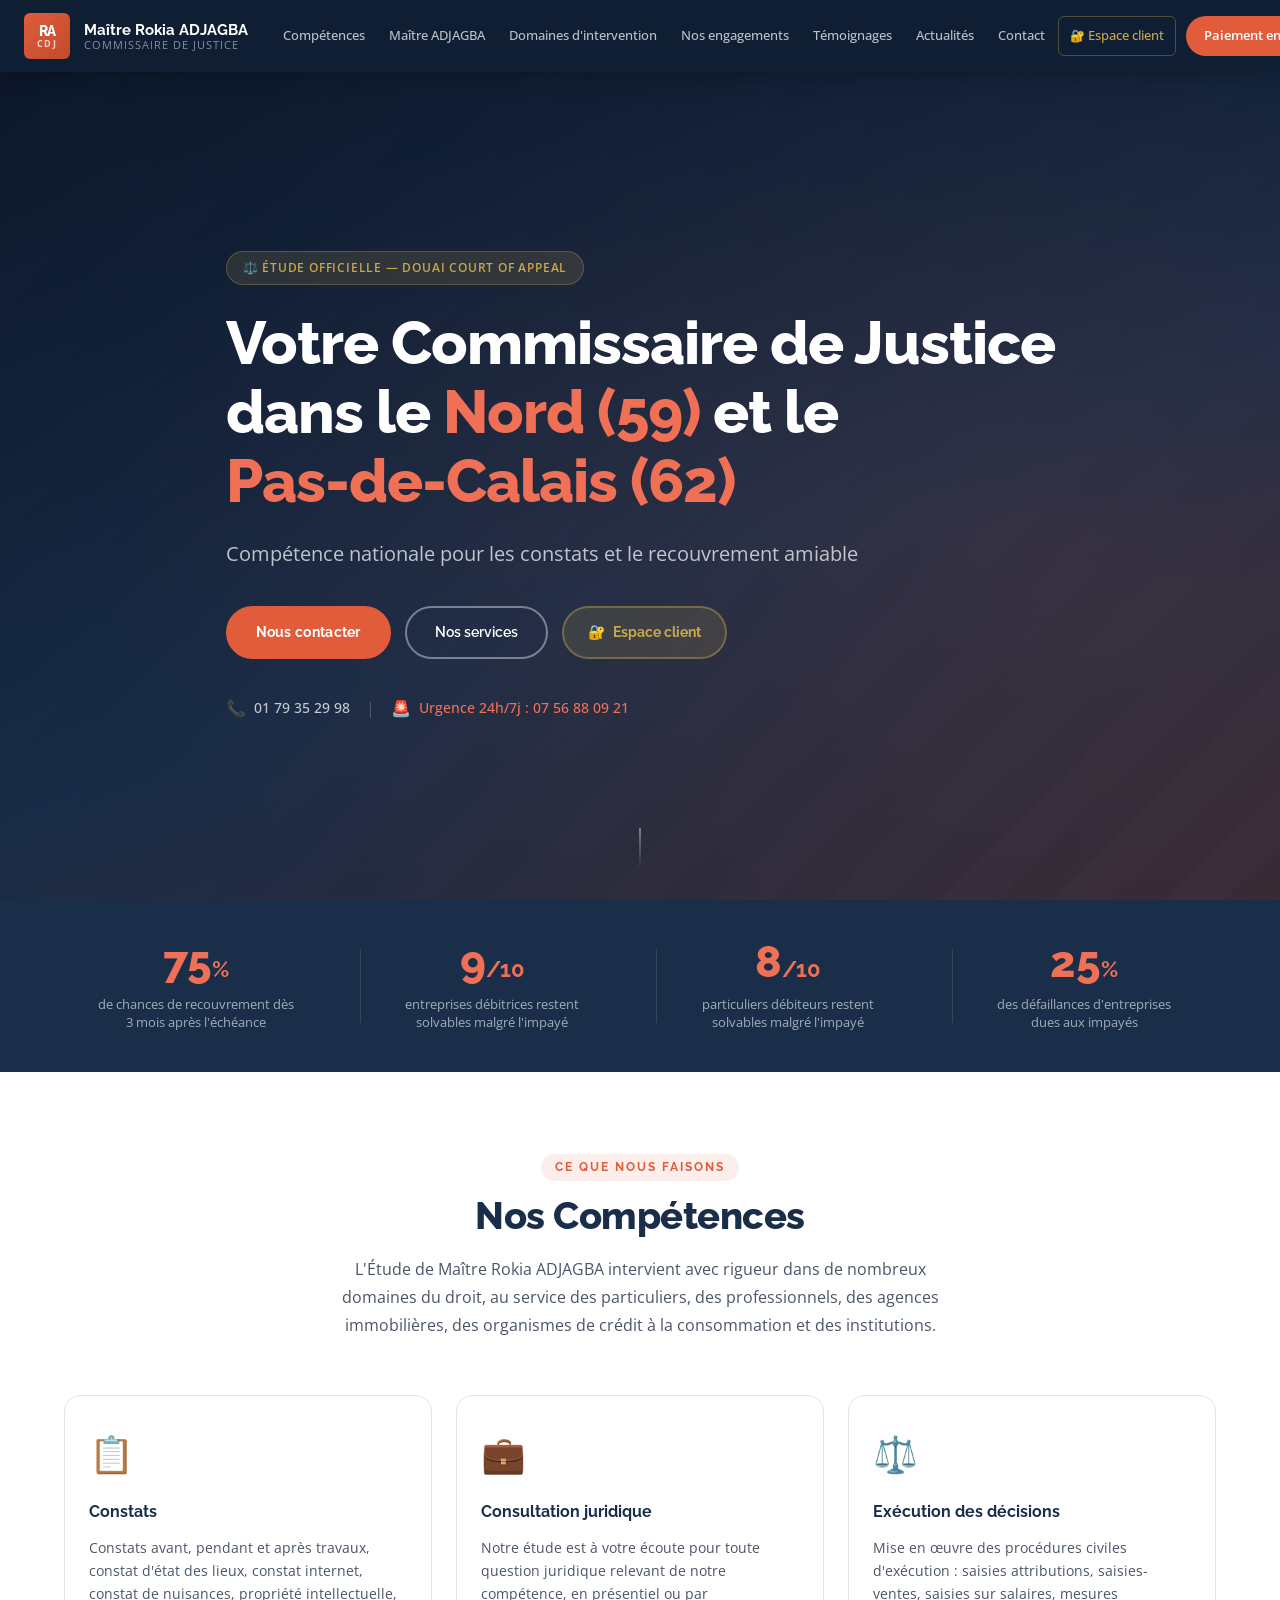
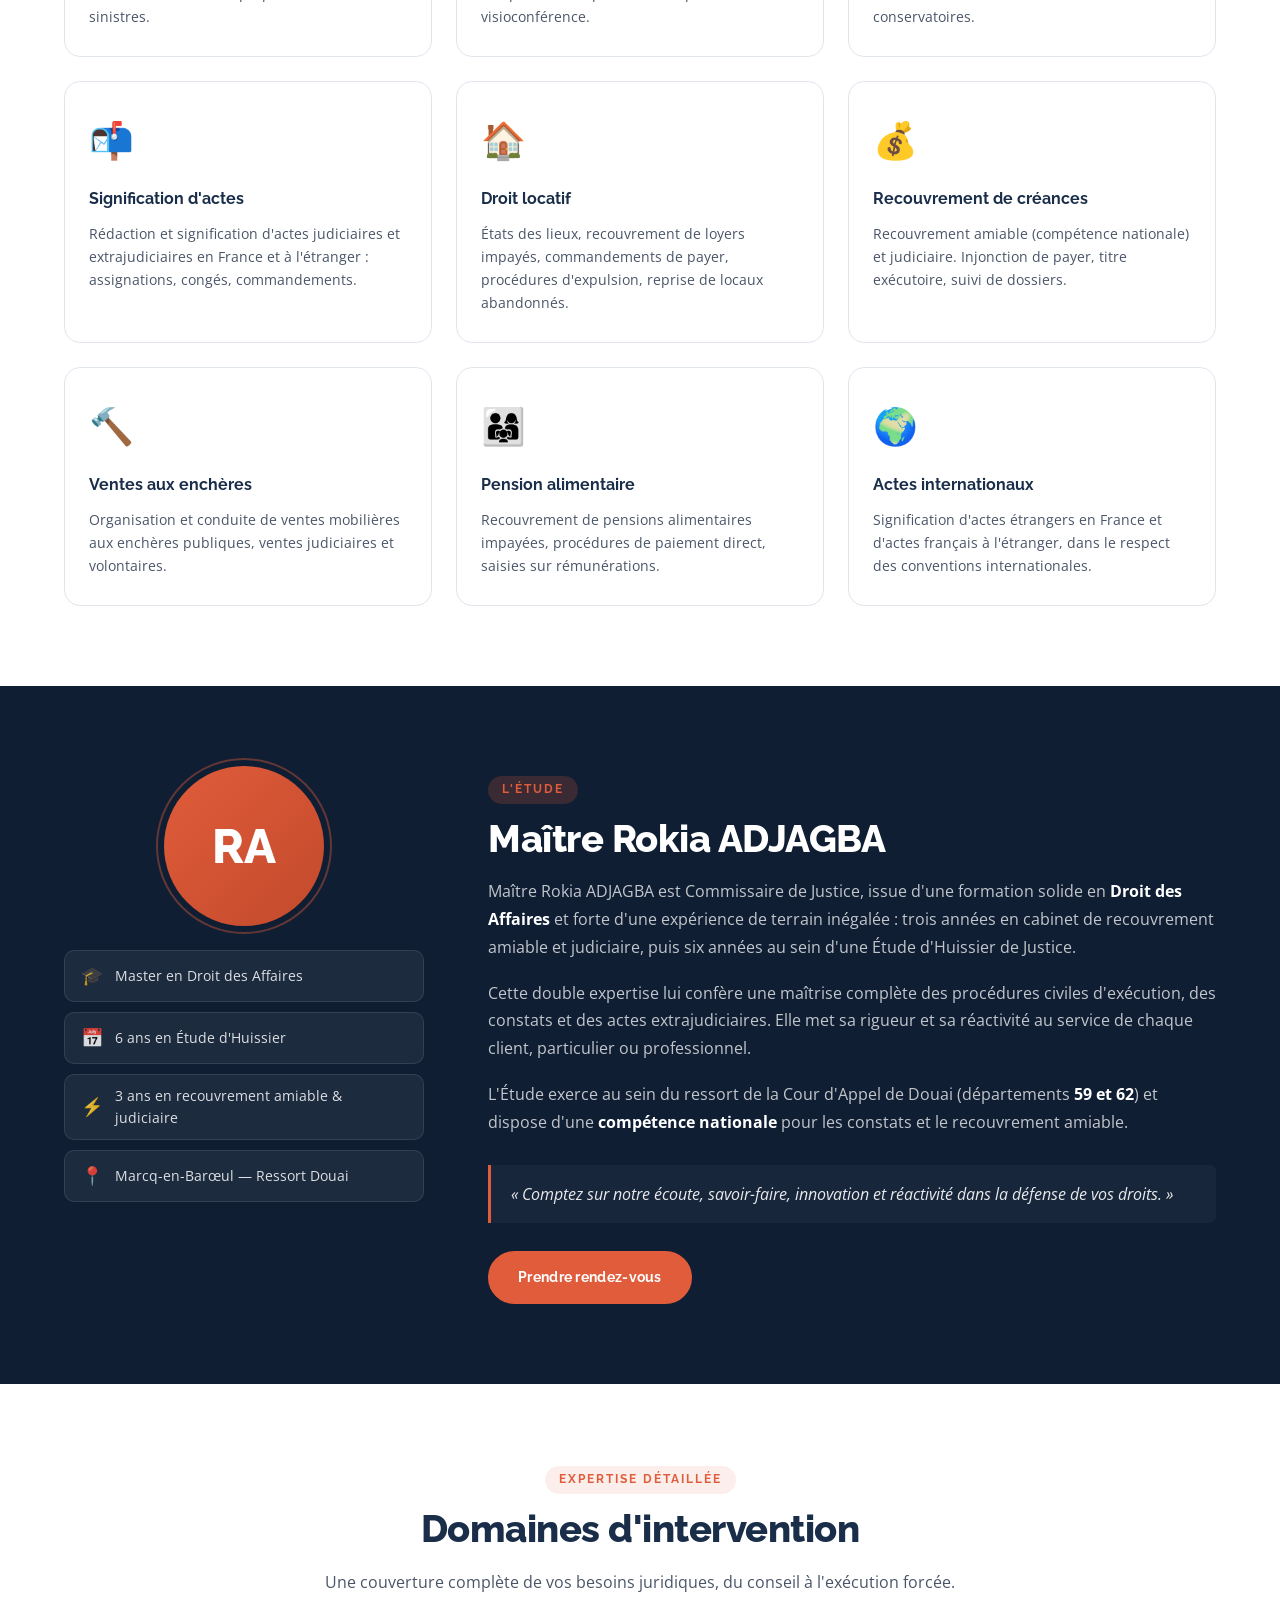
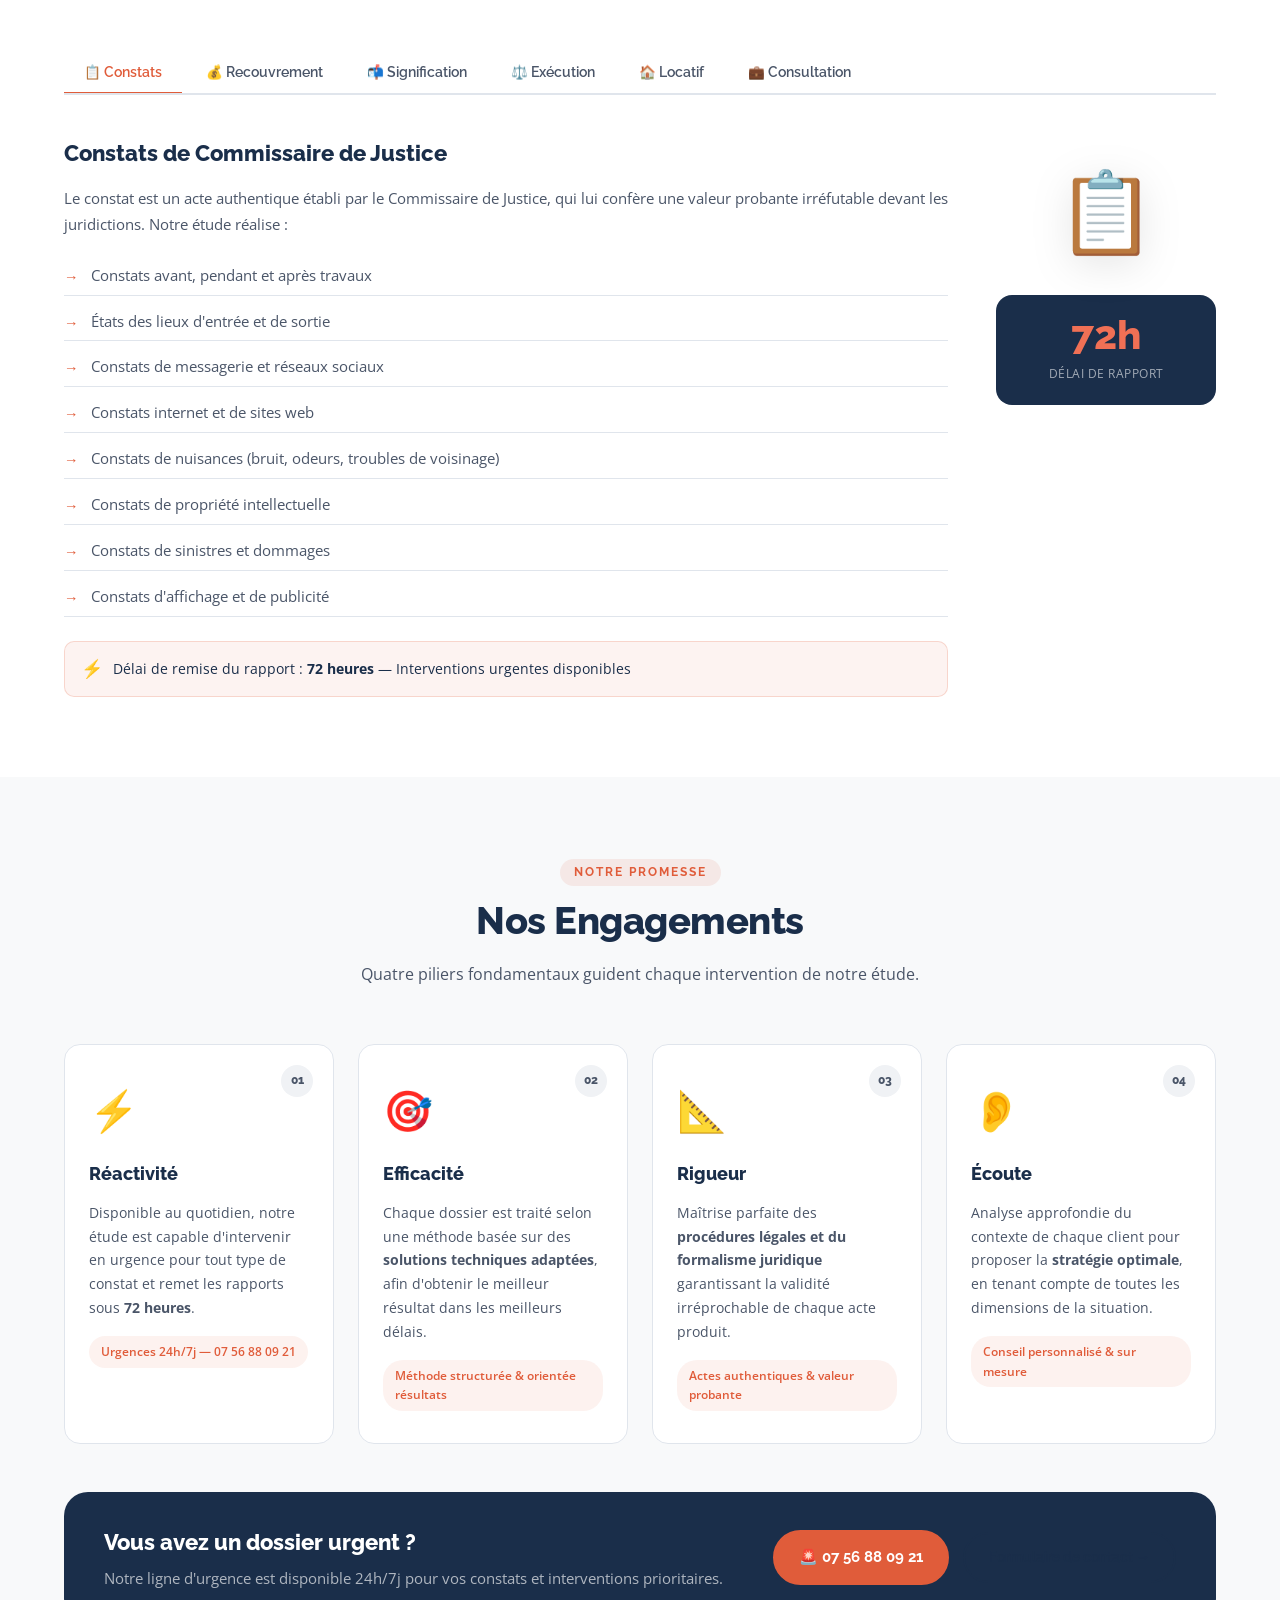
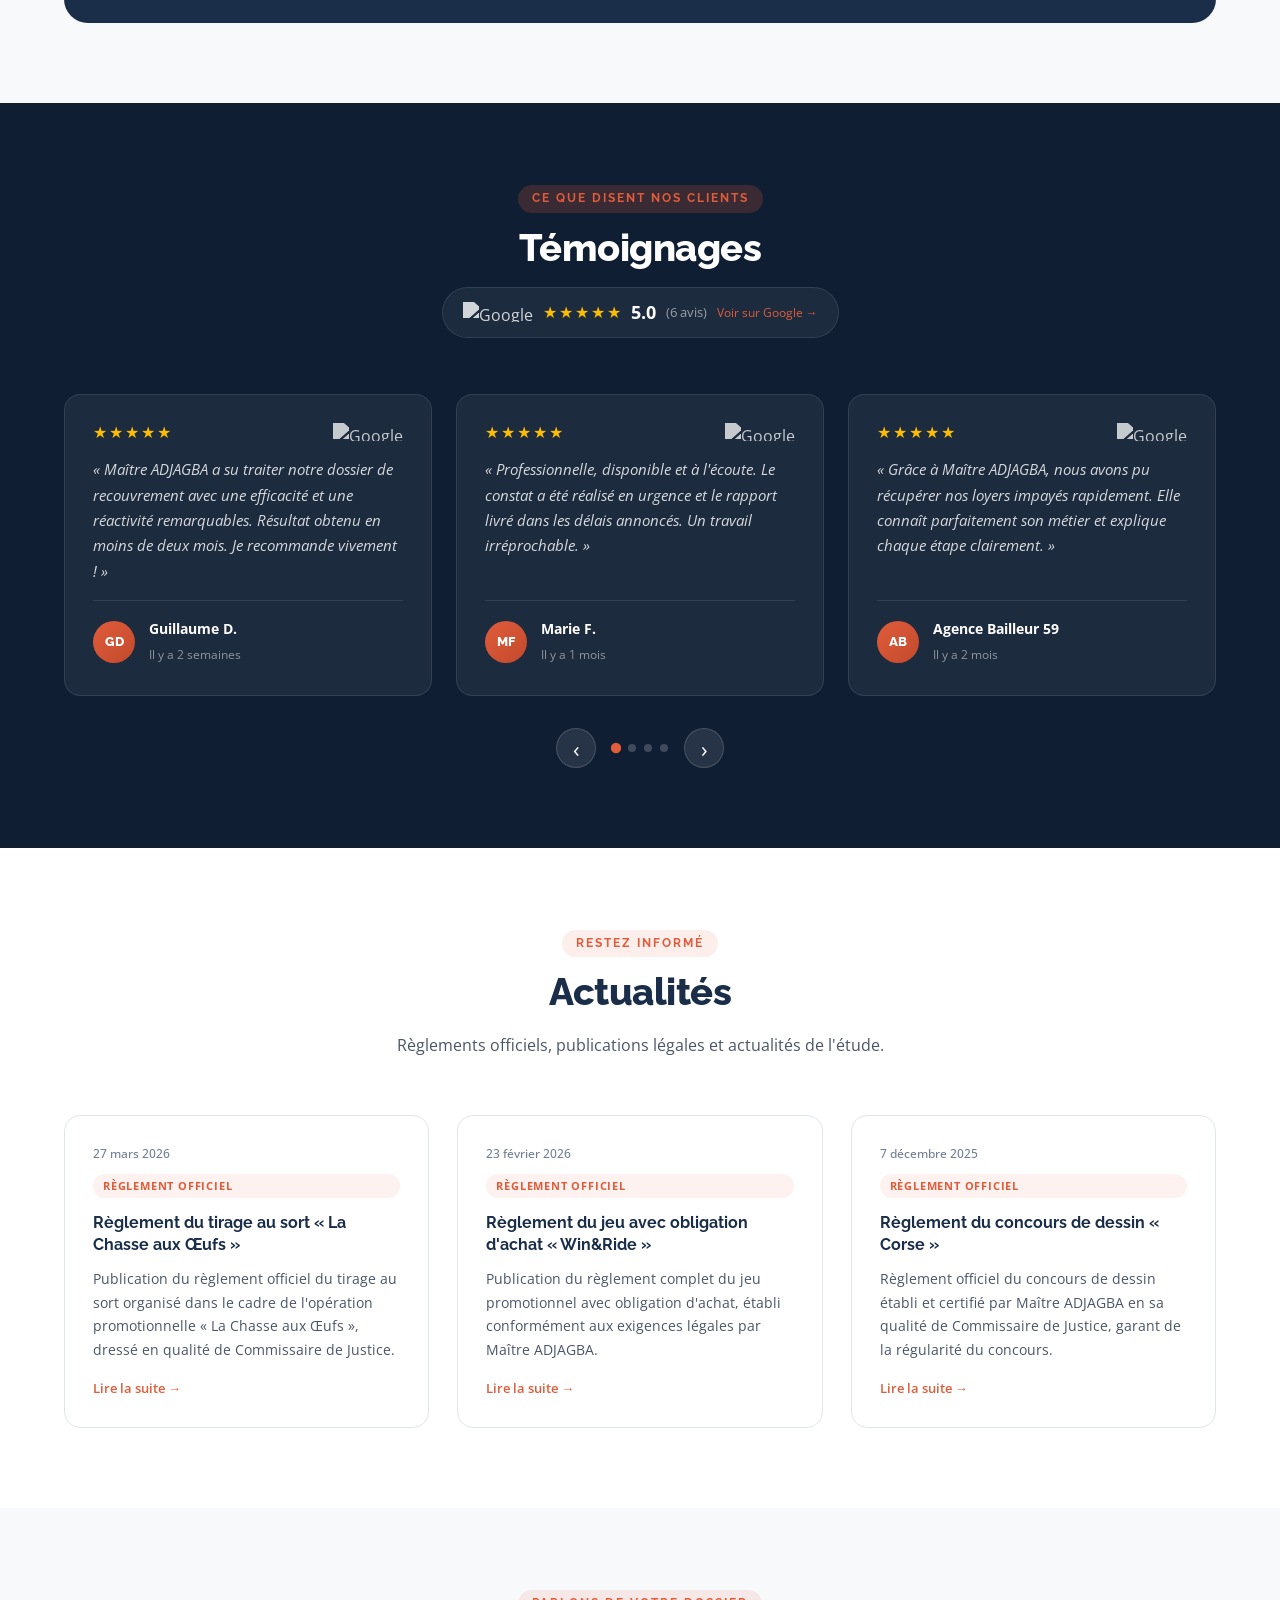
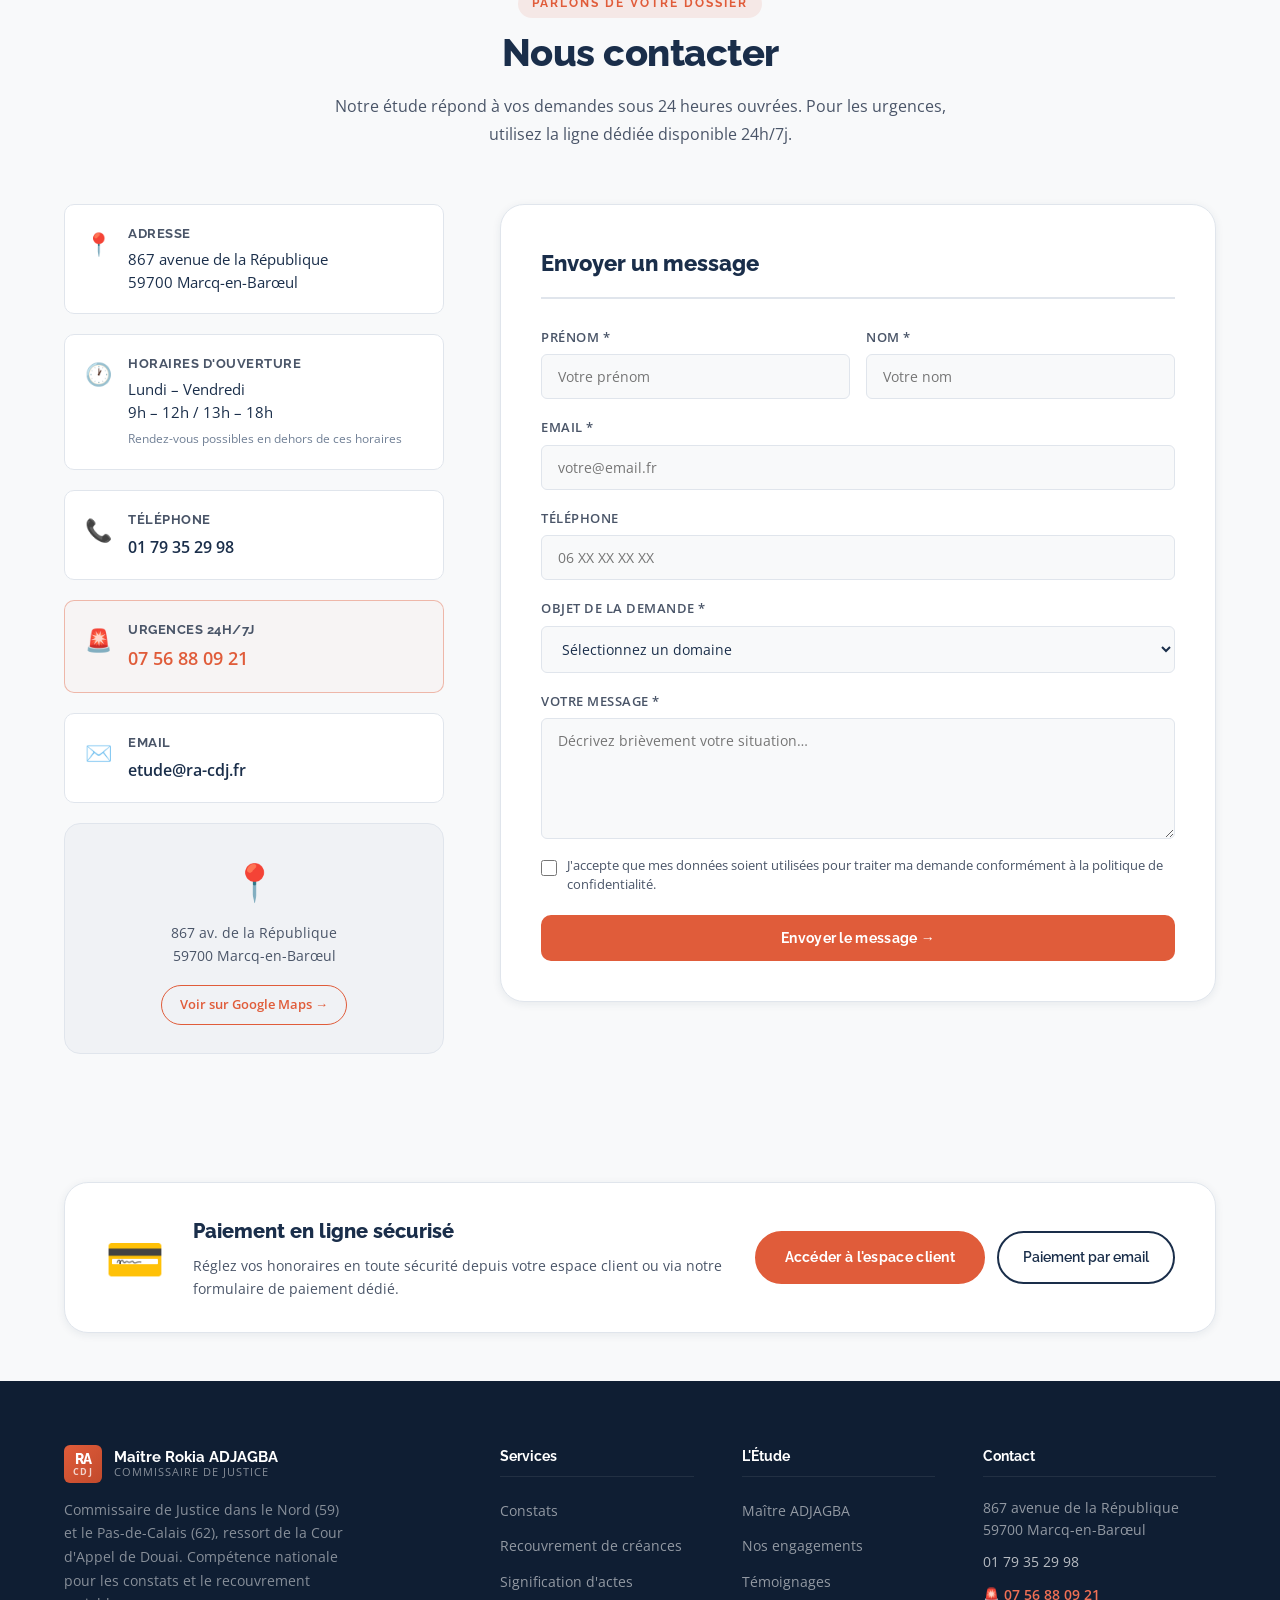
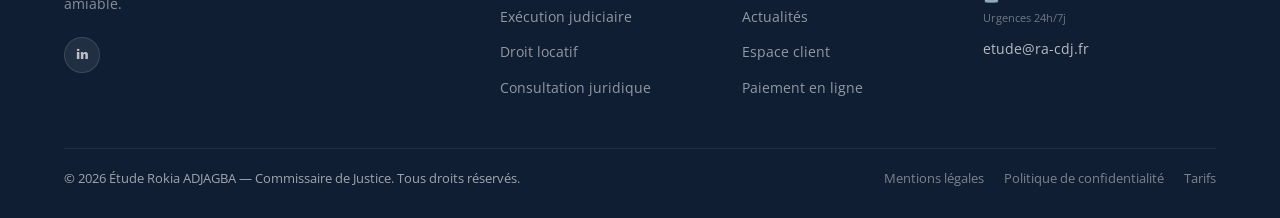
==== commit a4fd08db: "feat: Google reviews system + admin panel - Add reviews.json with 8 real-style Google reviews (6 vis" ====
--- a/index.html
+++ b/index.html
@@ -522,95 +522,24 @@
       <div class="section-header" data-animate="fadeInUp">
         <span class="section-eyebrow">Ce que disent nos clients</span>
         <h2 class="section-title light">Témoignages</h2>
+        <!-- Note moyenne Google -->
+        <div class="google-rating-bar" id="google-rating-bar" style="display:none">
+          <img src="https://www.google.com/images/branding/googlelogo/svg/googlelogo_clr_74x24px.svg"
+               alt="Google" class="google-logo-small" />
+          <div class="gr-stars" id="gr-stars"></div>
+          <span class="gr-note" id="gr-note"></span>
+          <span class="gr-count" id="gr-count"></span>
+          <a href="https://g.page/r/reviews" target="_blank" class="gr-link">Voir sur Google →</a>
+        </div>
       </div>
 
       <div class="carousel-wrapper">
+        <!-- Carousel peuplé dynamiquement depuis reviews.json -->
         <div class="carousel" id="carousel">
-
-          <div class="testimonial-card">
-            <div class="testi-stars">★★★★★</div>
-            <blockquote class="testi-text">
-              « Maître ADJAGBA a su traiter notre dossier de recouvrement avec une efficacité et une réactivité remarquables. Résultat obtenu en moins de deux mois. Je recommande vivement ! »
-            </blockquote>
-            <div class="testi-author">
-              <div class="testi-avatar">GD</div>
-              <div>
-                <strong>Guillaume D.</strong>
-                <span>Dirigeant de PME</span>
-              </div>
-            </div>
-          </div>
-
-          <div class="testimonial-card">
-            <div class="testi-stars">★★★★★</div>
-            <blockquote class="testi-text">
-              « Professionnelle, disponible et à l'écoute. Le constat a été réalisé en urgence et le rapport livré dans les délais annoncés. Un travail irréprochable. »
-            </blockquote>
-            <div class="testi-author">
-              <div class="testi-avatar">MF</div>
-              <div>
-                <strong>Marie F.</strong>
-                <span>Particulière</span>
-              </div>
-            </div>
-          </div>
-
-          <div class="testimonial-card">
-            <div class="testi-stars">★★★★★</div>
-            <blockquote class="testi-text">
-              « Grâce à Maître ADJAGBA, nous avons pu récupérer nos loyers impayés rapidement. Elle connaît parfaitement son métier et explique chaque étape clairement. »
-            </blockquote>
-            <div class="testi-author">
-              <div class="testi-avatar">AB</div>
-              <div>
-                <strong>Agence Bailleur 59</strong>
-                <span>Agence immobilière</span>
-              </div>
-            </div>
-          </div>
-
-          <div class="testimonial-card">
-            <div class="testi-stars">★★★★★</div>
-            <blockquote class="testi-text">
-              « Une étude sérieuse et humaine. La maître prend le temps d'expliquer les procédures et rassure à chaque étape. Je me suis senti pleinement accompagné. »
-            </blockquote>
-            <div class="testi-author">
-              <div class="testi-avatar">PL</div>
-              <div>
-                <strong>Pierre L.</strong>
-                <span>Particulier</span>
-              </div>
-            </div>
-          </div>
-
-          <div class="testimonial-card">
-            <div class="testi-stars">★★★★★</div>
-            <blockquote class="testi-text">
-              « Intervention très rapide pour un constat de dégâts après sinistre. Rapport parfaitement rédigé, accepté immédiatement par l'assurance. Merci ! »
-            </blockquote>
-            <div class="testi-author">
-              <div class="testi-avatar">SC</div>
-              <div>
-                <strong>Sophie C.</strong>
-                <span>Propriétaire</span>
-              </div>
-            </div>
-          </div>
-
-          <div class="testimonial-card">
-            <div class="testi-stars">★★★★★</div>
-            <blockquote class="testi-text">
-              « Compétente, rigoureuse et accessible. Notre société fait appel à l'étude régulièrement pour nos significations et nos recouvrements. Toujours satisfaits. »
-            </blockquote>
-            <div class="testi-author">
-              <div class="testi-avatar">JB</div>
-              <div>
-                <strong>Jean-Baptiste R.</strong>
-                <span>Directeur financier</span>
-              </div>
-            </div>
-          </div>
-
+          <div class="testi-loading">
+            <div class="testi-spinner"></div>
+            <p>Chargement des avis…</p>
+          </div>
         </div>
 
         <!-- Carousel controls -->
--- a/css/styles.css
+++ b/css/styles.css
@@ -973,6 +973,69 @@
 .testi-author strong { display: block; font-size: 14px; color: var(--white); }
 .testi-author span { font-size: 12px; color: rgba(255,255,255,.5); }
 
+/* ── New dynamic review card elements ── */
+.testi-card-top {
+  display: flex;
+  align-items: center;
+  justify-content: space-between;
+  gap: 12px;
+}
+.testi-stars-row { display: flex; gap: 2px; }
+.star { font-size: 16px; line-height: 1; }
+.star.full  { color: #fbbc04; }
+.star.half  { color: #fbbc04; opacity: .6; }
+.star.empty { color: rgba(255,255,255,.25); }
+
+.testi-google-logo {
+  height: 18px;
+  width: auto;
+  opacity: .75;
+  filter: brightness(0) invert(1);
+}
+
+/* Google rating bar (above carousel) */
+.google-rating-bar {
+  display: flex;
+  align-items: center;
+  justify-content: center;
+  gap: 10px;
+  flex-wrap: wrap;
+  margin-top: 12px;
+  padding: 10px 20px;
+  background: rgba(255,255,255,.06);
+  border: 1px solid rgba(255,255,255,.1);
+  border-radius: 40px;
+  width: fit-content;
+  margin-left: auto;
+  margin-right: auto;
+}
+.google-logo-small { height: 20px; width: auto; filter: brightness(0) invert(1); opacity: .8; }
+.gr-stars { display: flex; gap: 2px; }
+.gr-note  { font-size: 18px; font-weight: 700; color: var(--white); }
+.gr-count { font-size: 13px; color: rgba(255,255,255,.55); }
+.gr-link  { font-size: 12px; color: var(--coral); text-decoration: none; white-space: nowrap; }
+.gr-link:hover { text-decoration: underline; }
+
+/* Loading spinner */
+.testi-loading {
+  display: flex;
+  flex-direction: column;
+  align-items: center;
+  justify-content: center;
+  gap: 16px;
+  padding: 60px 20px;
+  color: rgba(255,255,255,.5);
+  grid-column: 1 / -1;
+}
+.testi-spinner {
+  width: 36px; height: 36px;
+  border: 3px solid rgba(255,255,255,.15);
+  border-top-color: var(--coral);
+  border-radius: 50%;
+  animation: spin .8s linear infinite;
+}
+@keyframes spin { to { transform: rotate(360deg); } }
+
 .carousel-controls {
   display: flex;
   align-items: center;
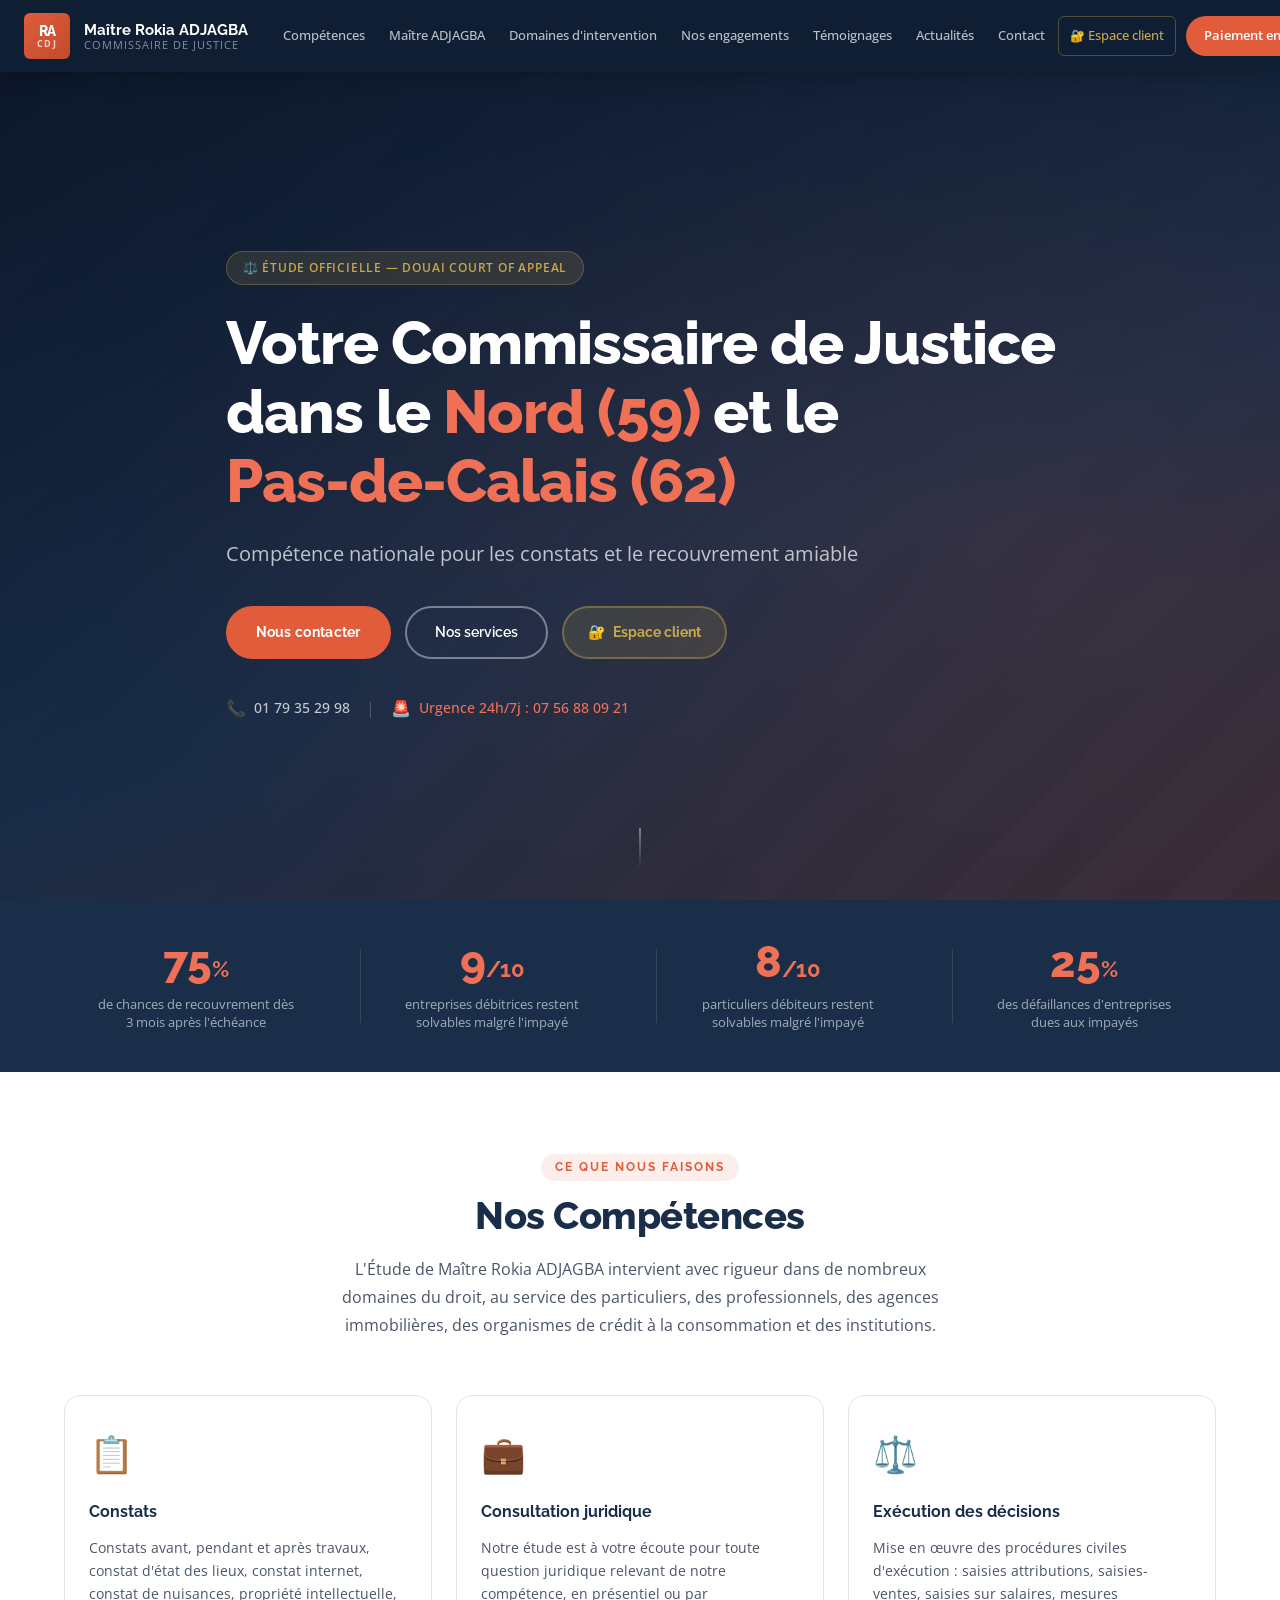
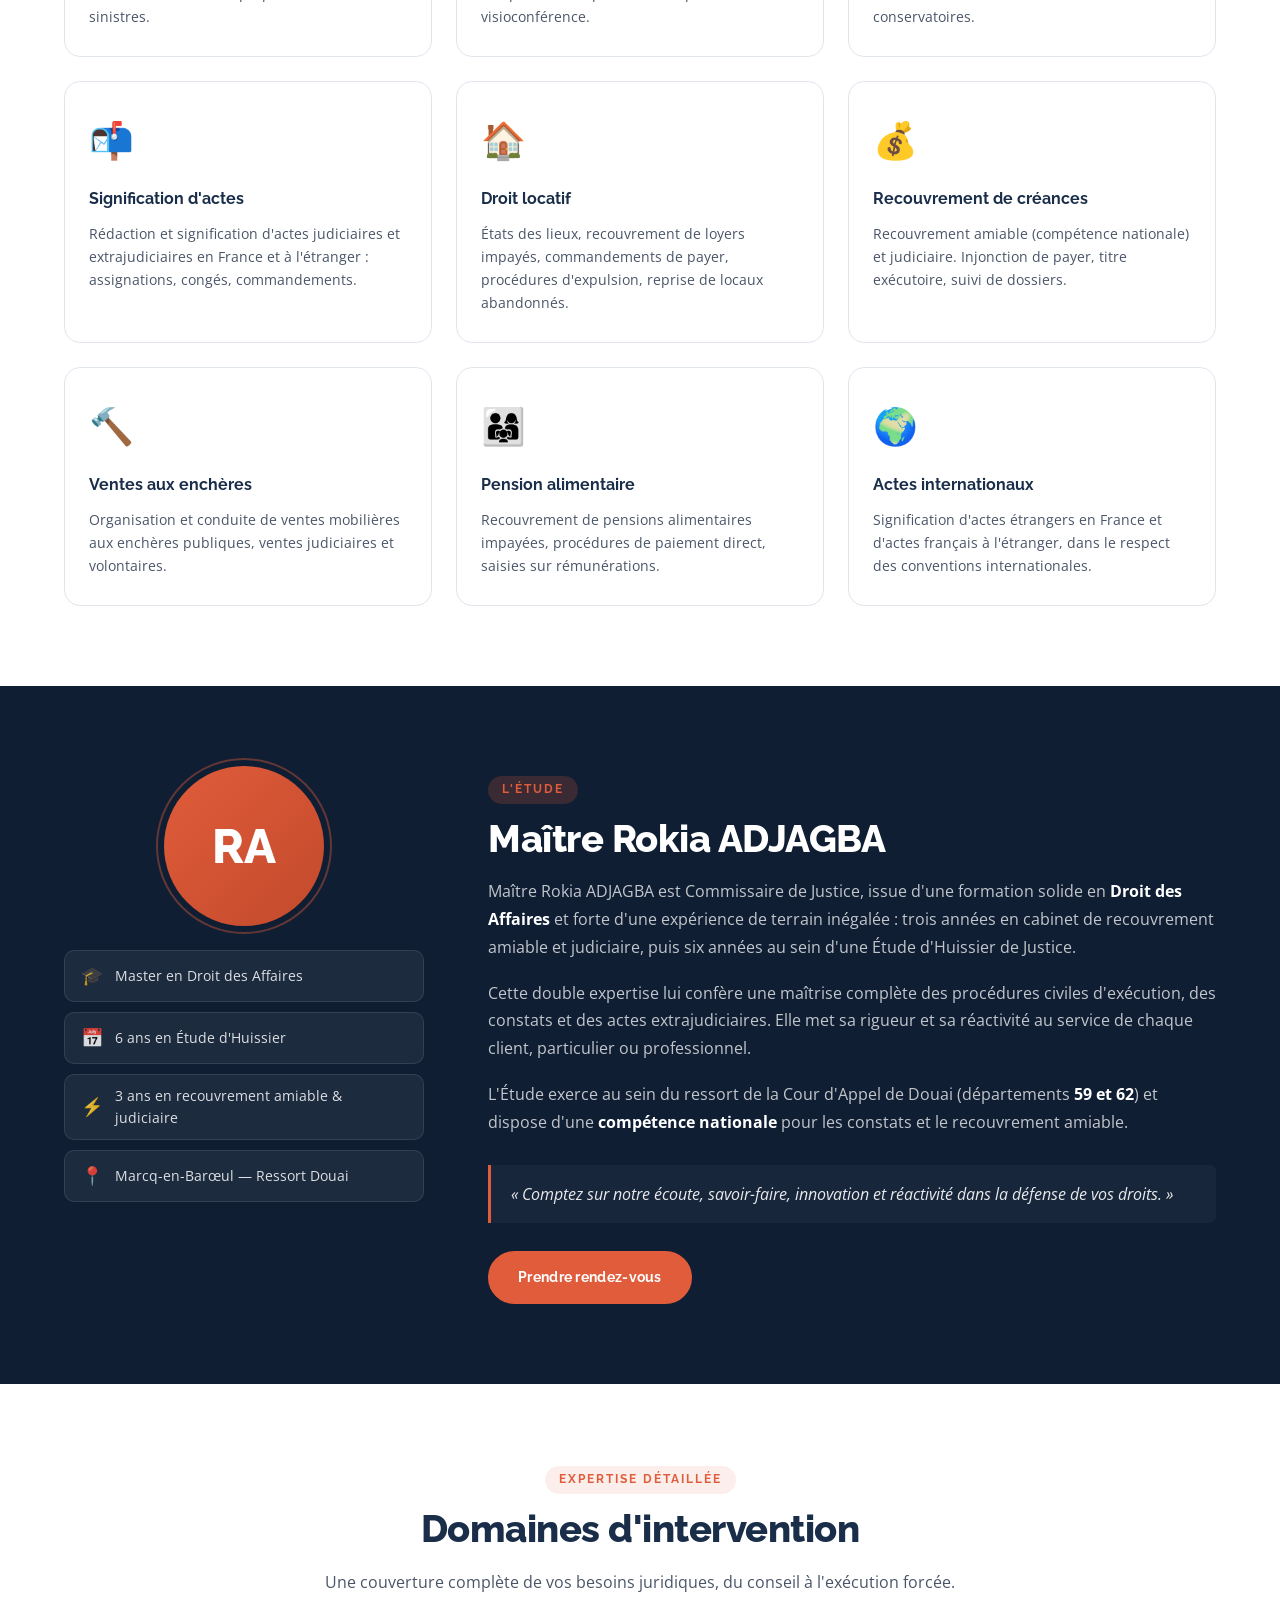
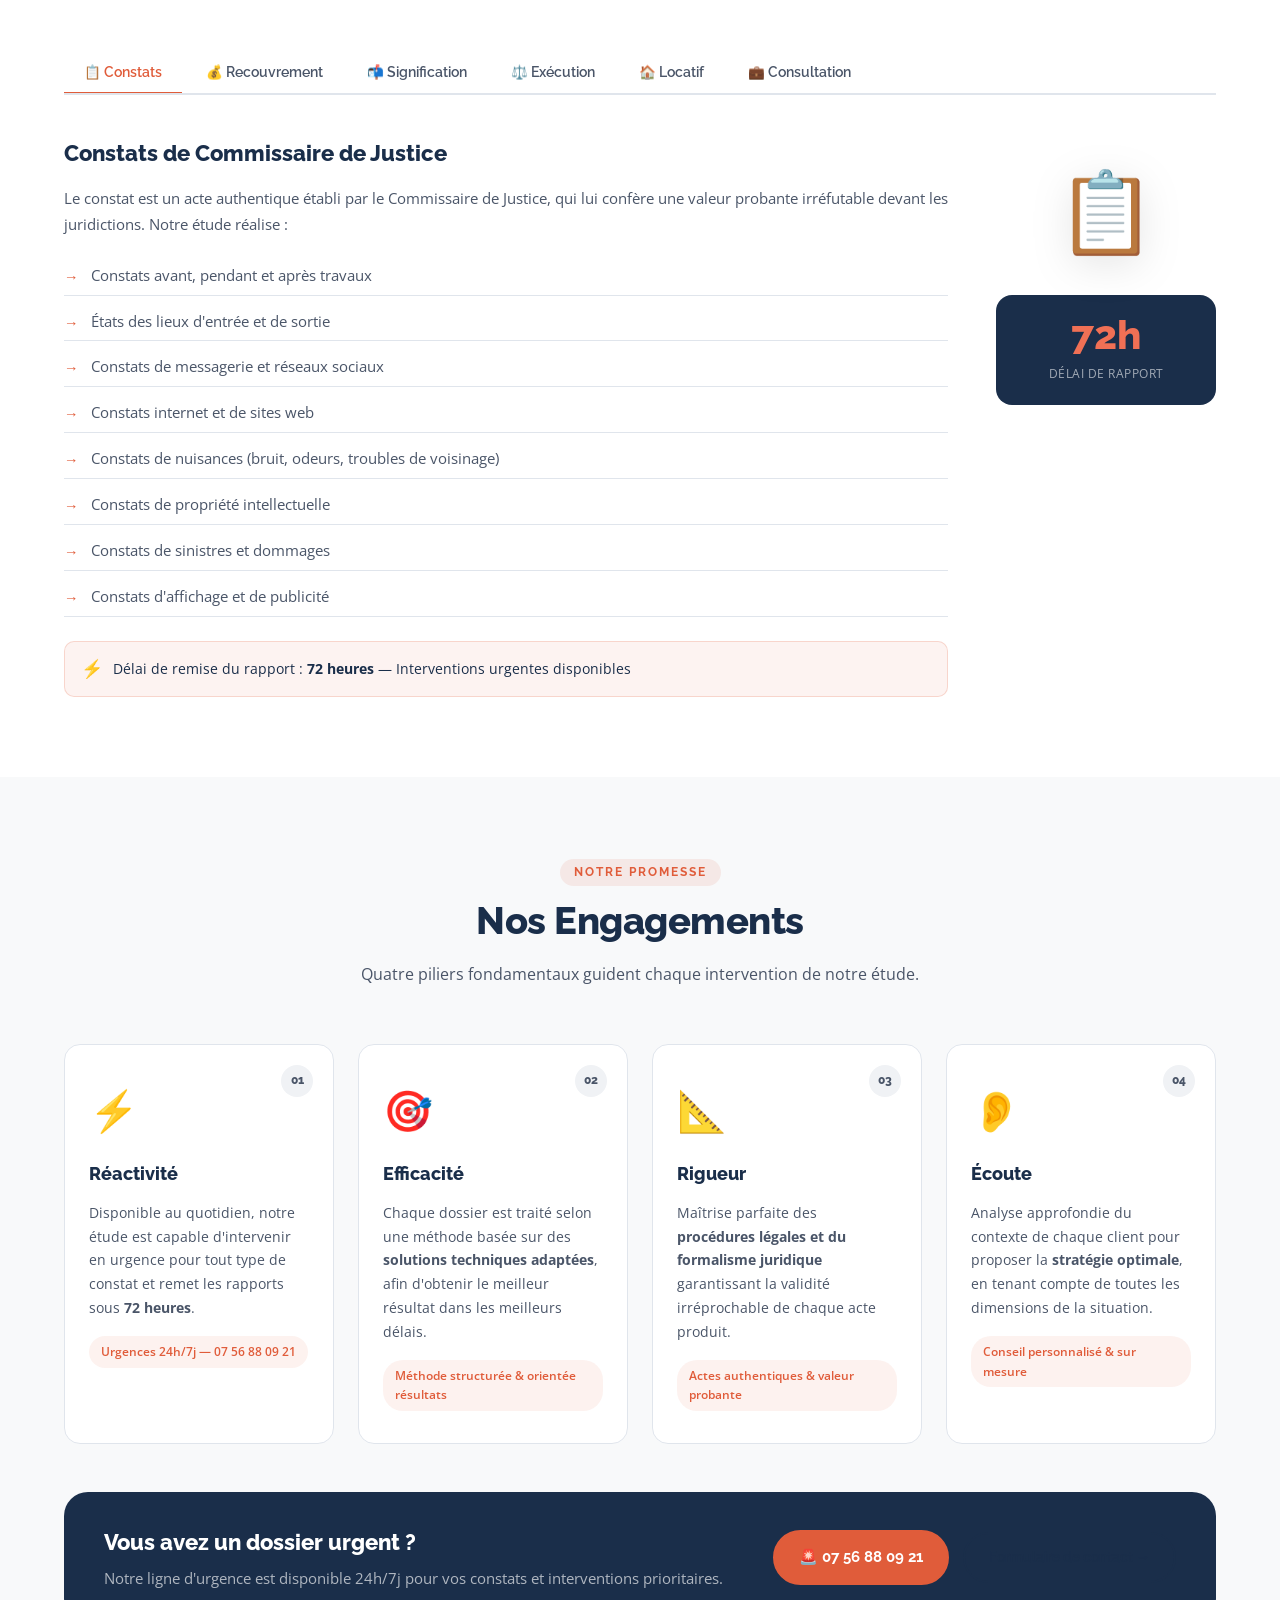
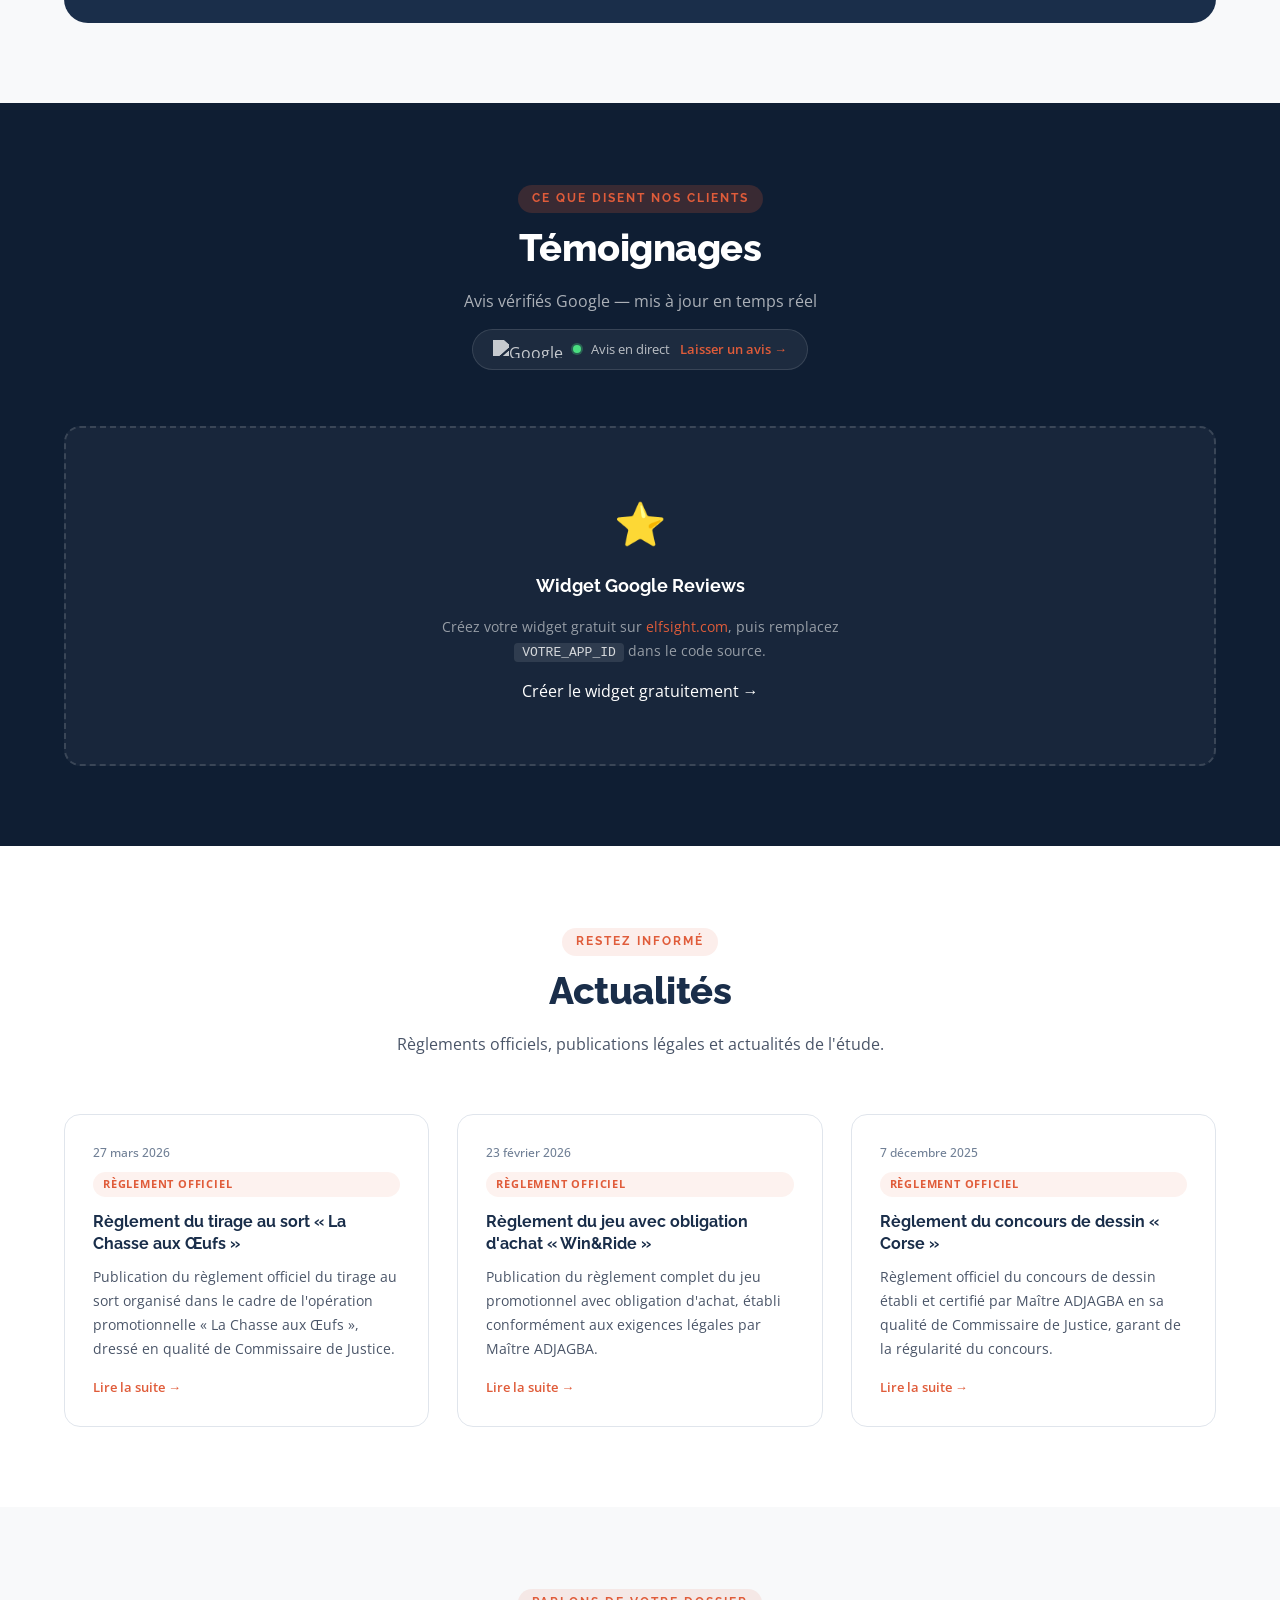
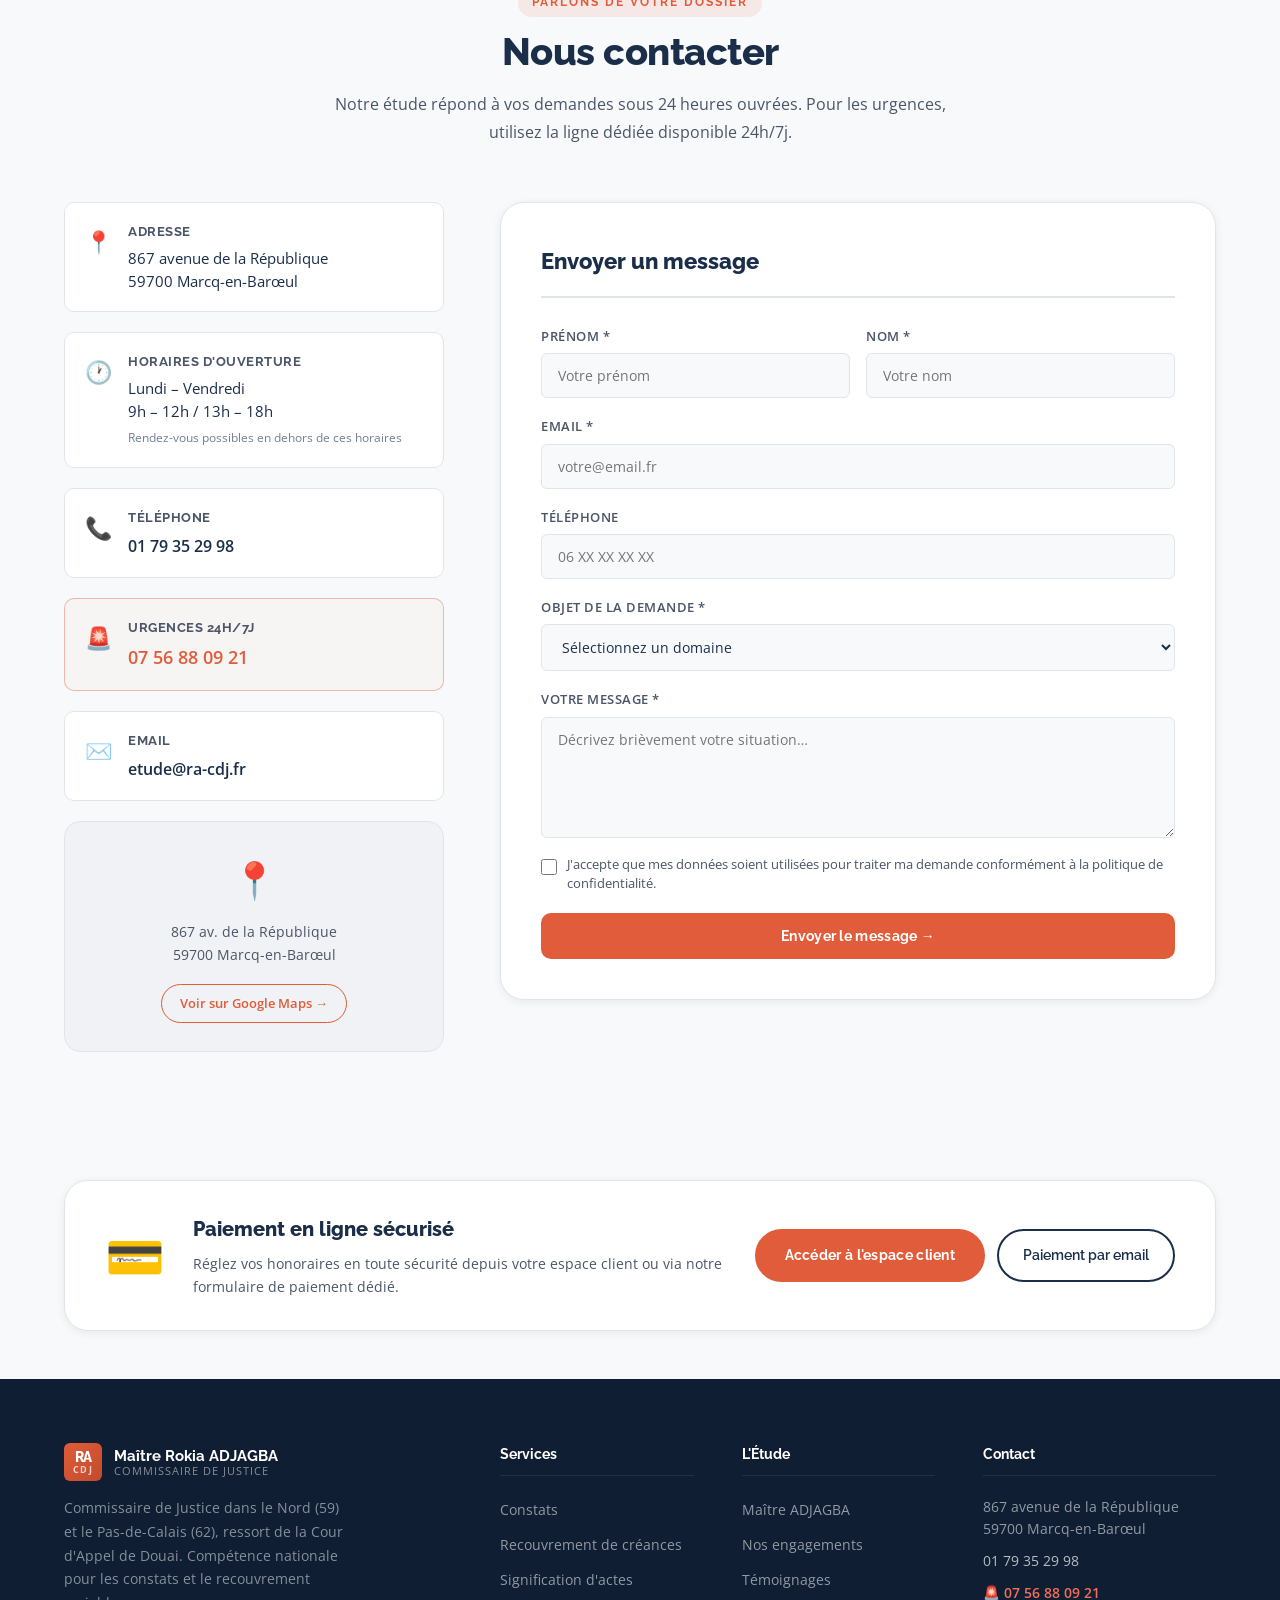
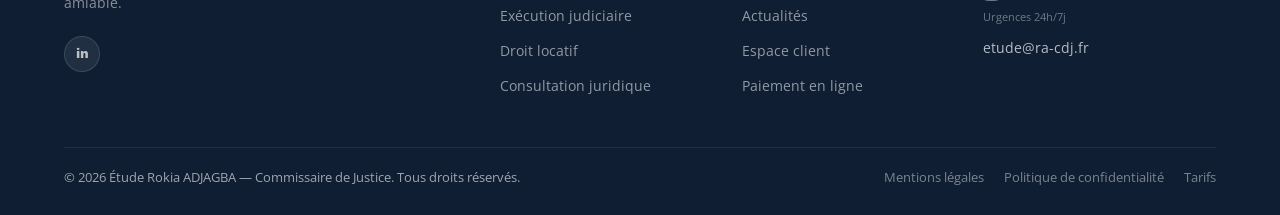
==== commit 01b240ba: "feat: intégration Elfsight Google Reviews (option 3) - Remplace le carousel manuel par un widget Elf" ====
--- a/index.html
+++ b/index.html
@@ -9,6 +9,8 @@
   <link rel="preconnect" href="https://fonts.gstatic.com" crossorigin />
   <link href="https://fonts.googleapis.com/css2?family=Raleway:wght@300;400;500;600;700;800&family=Open+Sans:wght@300;400;500;600&display=swap" rel="stylesheet" />
   <link rel="stylesheet" href="css/styles.css" />
+  <!-- Elfsight — décommentez après avoir créé votre widget -->
+  <!-- <script src="https://static.elfsight.com/platform/platform.js" async></script> -->
 </head>
 <body>
 
@@ -522,32 +524,47 @@
       <div class="section-header" data-animate="fadeInUp">
         <span class="section-eyebrow">Ce que disent nos clients</span>
         <h2 class="section-title light">Témoignages</h2>
-        <!-- Note moyenne Google -->
-        <div class="google-rating-bar" id="google-rating-bar" style="display:none">
+        <p class="section-desc light-desc">
+          Avis vérifiés Google — mis à jour en temps réel
+        </p>
+        <!-- Badge Google live -->
+        <div class="google-live-badge">
           <img src="https://www.google.com/images/branding/googlelogo/svg/googlelogo_clr_74x24px.svg"
                alt="Google" class="google-logo-small" />
-          <div class="gr-stars" id="gr-stars"></div>
-          <span class="gr-note" id="gr-note"></span>
-          <span class="gr-count" id="gr-count"></span>
-          <a href="https://g.page/r/reviews" target="_blank" class="gr-link">Voir sur Google →</a>
-        </div>
-      </div>
-
-      <div class="carousel-wrapper">
-        <!-- Carousel peuplé dynamiquement depuis reviews.json -->
-        <div class="carousel" id="carousel">
-          <div class="testi-loading">
-            <div class="testi-spinner"></div>
-            <p>Chargement des avis…</p>
-          </div>
-        </div>
-
-        <!-- Carousel controls -->
-        <div class="carousel-controls">
-          <button class="carousel-btn" id="carousel-prev" aria-label="Précédent">‹</button>
-          <div class="carousel-dots" id="carousel-dots"></div>
-          <button class="carousel-btn" id="carousel-next" aria-label="Suivant">›</button>
-        </div>
+          <span class="live-dot"></span>
+          <span>Avis en direct</span>
+          <a href="https://search.google.com/local/reviews?placeid=VOTRE_PLACE_ID"
+             target="_blank" rel="noopener" class="gr-link" id="google-reviews-link">
+            Laisser un avis →
+          </a>
+        </div>
+      </div>
+
+      <!-- ════════════════════════════════════════
+           WIDGET ELFSIGHT — Google Reviews
+           1. Créez votre widget sur elfsight.com
+           2. Remplacez l'attribut data-elfsight-app-* ci-dessous
+              par l'ID fourni après la création du widget
+           ════════════════════════════════════════ -->
+      <div class="elfsight-wrapper" data-animate="fadeInUp">
+
+        <!-- Placeholder affiché tant qu'Elfsight n'est pas configuré -->
+        <div class="elfsight-placeholder" id="elfsight-placeholder">
+          <div class="elfsight-ph-icon">⭐</div>
+          <p class="elfsight-ph-title">Widget Google Reviews</p>
+          <p class="elfsight-ph-desc">
+            Créez votre widget gratuit sur
+            <a href="https://elfsight.com/google-reviews-widget/" target="_blank" rel="noopener">elfsight.com</a>,
+            puis remplacez <code>VOTRE_APP_ID</code> dans le code source.
+          </p>
+          <a href="https://elfsight.com/google-reviews-widget/" target="_blank" rel="noopener"
+             class="btn btn-coral">Créer le widget gratuitement →</a>
+        </div>
+
+        <!-- ↓↓↓ Décommentez et remplacez l'ID une fois le widget créé ↓↓↓
+        <div class="elfsight-app-VOTRE_APP_ID" data-elfsight-app-lazy></div>
+        -->
+
       </div>
     </div>
   </section>
--- a/css/styles.css
+++ b/css/styles.css
@@ -994,6 +994,73 @@
 }
 
 /* Google rating bar (above carousel) */
+/* ── Google live badge ── */
+.google-live-badge {
+  display: inline-flex;
+  align-items: center;
+  gap: 10px;
+  flex-wrap: wrap;
+  justify-content: center;
+  margin-top: 14px;
+  padding: 9px 20px;
+  background: rgba(255,255,255,.06);
+  border: 1px solid rgba(255,255,255,.12);
+  border-radius: 40px;
+}
+.google-logo-small { height: 18px; width: auto; filter: brightness(0) invert(1); opacity: .75; }
+.live-dot {
+  width: 8px; height: 8px;
+  border-radius: 50%;
+  background: #4ade80;
+  box-shadow: 0 0 0 2px rgba(74,222,128,.3);
+  animation: pulse-dot 2s ease-in-out infinite;
+  flex-shrink: 0;
+}
+@keyframes pulse-dot {
+  0%, 100% { box-shadow: 0 0 0 2px rgba(74,222,128,.3); }
+  50%       { box-shadow: 0 0 0 5px rgba(74,222,128,.12); }
+}
+.google-live-badge span { font-size: 13px; color: rgba(255,255,255,.7); }
+.gr-link { font-size: 13px; color: var(--coral); text-decoration: none; font-weight: 600; white-space: nowrap; }
+.gr-link:hover { text-decoration: underline; }
+.light-desc { color: rgba(255,255,255,.65) !important; }
+
+/* ── Elfsight wrapper & theming ── */
+.elfsight-wrapper {
+  margin-top: 40px;
+  /* Force le widget à hériter du fond sombre */
+  --eapps-google-reviews-background-color: transparent;
+}
+
+/* Personnalisation Elfsight en dark mode */
+.elfsight-wrapper .eapps-google-reviews-reviews-list-item-reviewer-name,
+.elfsight-wrapper .eapps-google-reviews-reviews-list-item-text { color: rgba(255,255,255,.85) !important; }
+.elfsight-wrapper .eapps-google-reviews-reviews-list-item { background: rgba(255,255,255,.06) !important; border: 1px solid rgba(255,255,255,.1) !important; border-radius: 12px !important; }
+.elfsight-wrapper .eapps-google-reviews-header-summary-score { color: var(--white) !important; }
+.elfsight-wrapper .eapps-link { display: none !important; } /* masque "Powered by Elfsight" si souhaité */
+
+/* ── Placeholder (avant configuration du widget) ── */
+.elfsight-placeholder {
+  display: flex;
+  flex-direction: column;
+  align-items: center;
+  gap: 14px;
+  padding: 60px 32px;
+  background: rgba(255,255,255,.04);
+  border: 2px dashed rgba(255,255,255,.15);
+  border-radius: 16px;
+  text-align: center;
+}
+.elfsight-ph-icon { font-size: 42px; }
+.elfsight-ph-title { font-family: var(--font-head); font-size: 18px; font-weight: 700; color: var(--white); margin: 0; }
+.elfsight-ph-desc { font-size: 14px; color: rgba(255,255,255,.55); max-width: 440px; line-height: 1.7; margin: 0; }
+.elfsight-ph-desc a { color: var(--coral); }
+.elfsight-ph-desc code { background: rgba(255,255,255,.1); padding: 2px 8px; border-radius: 4px; font-size: 13px; color: rgba(255,255,255,.8); }
+
+/* hides placeholder once elfsight is active */
+.elfsight-wrapper:has(.eapps-google-reviews) .elfsight-placeholder { display: none; }
+
+/* ── Legacy kept for fallback carousel ── */
 .google-rating-bar {
   display: flex;
   align-items: center;
@@ -1009,12 +1076,9 @@
   margin-left: auto;
   margin-right: auto;
 }
-.google-logo-small { height: 20px; width: auto; filter: brightness(0) invert(1); opacity: .8; }
 .gr-stars { display: flex; gap: 2px; }
 .gr-note  { font-size: 18px; font-weight: 700; color: var(--white); }
 .gr-count { font-size: 13px; color: rgba(255,255,255,.55); }
-.gr-link  { font-size: 12px; color: var(--coral); text-decoration: none; white-space: nowrap; }
-.gr-link:hover { text-decoration: underline; }
 
 /* Loading spinner */
 .testi-loading {
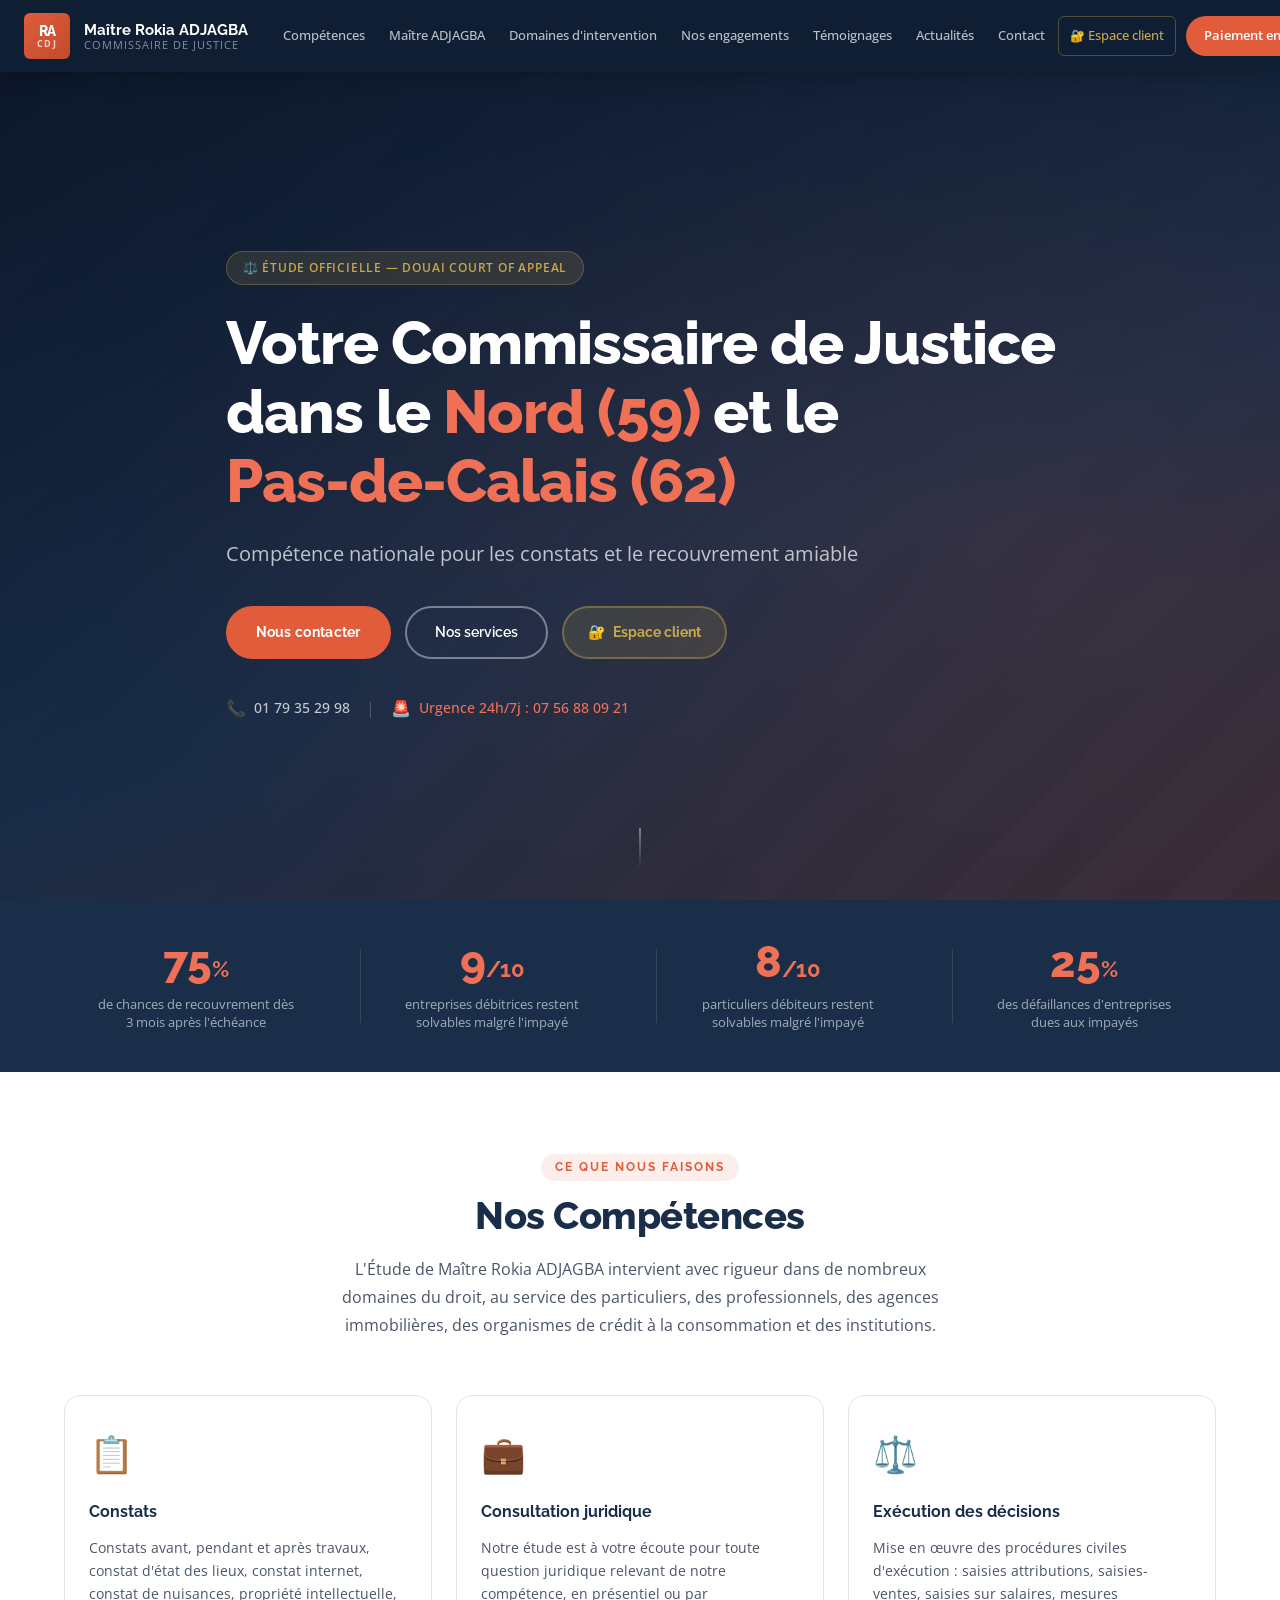
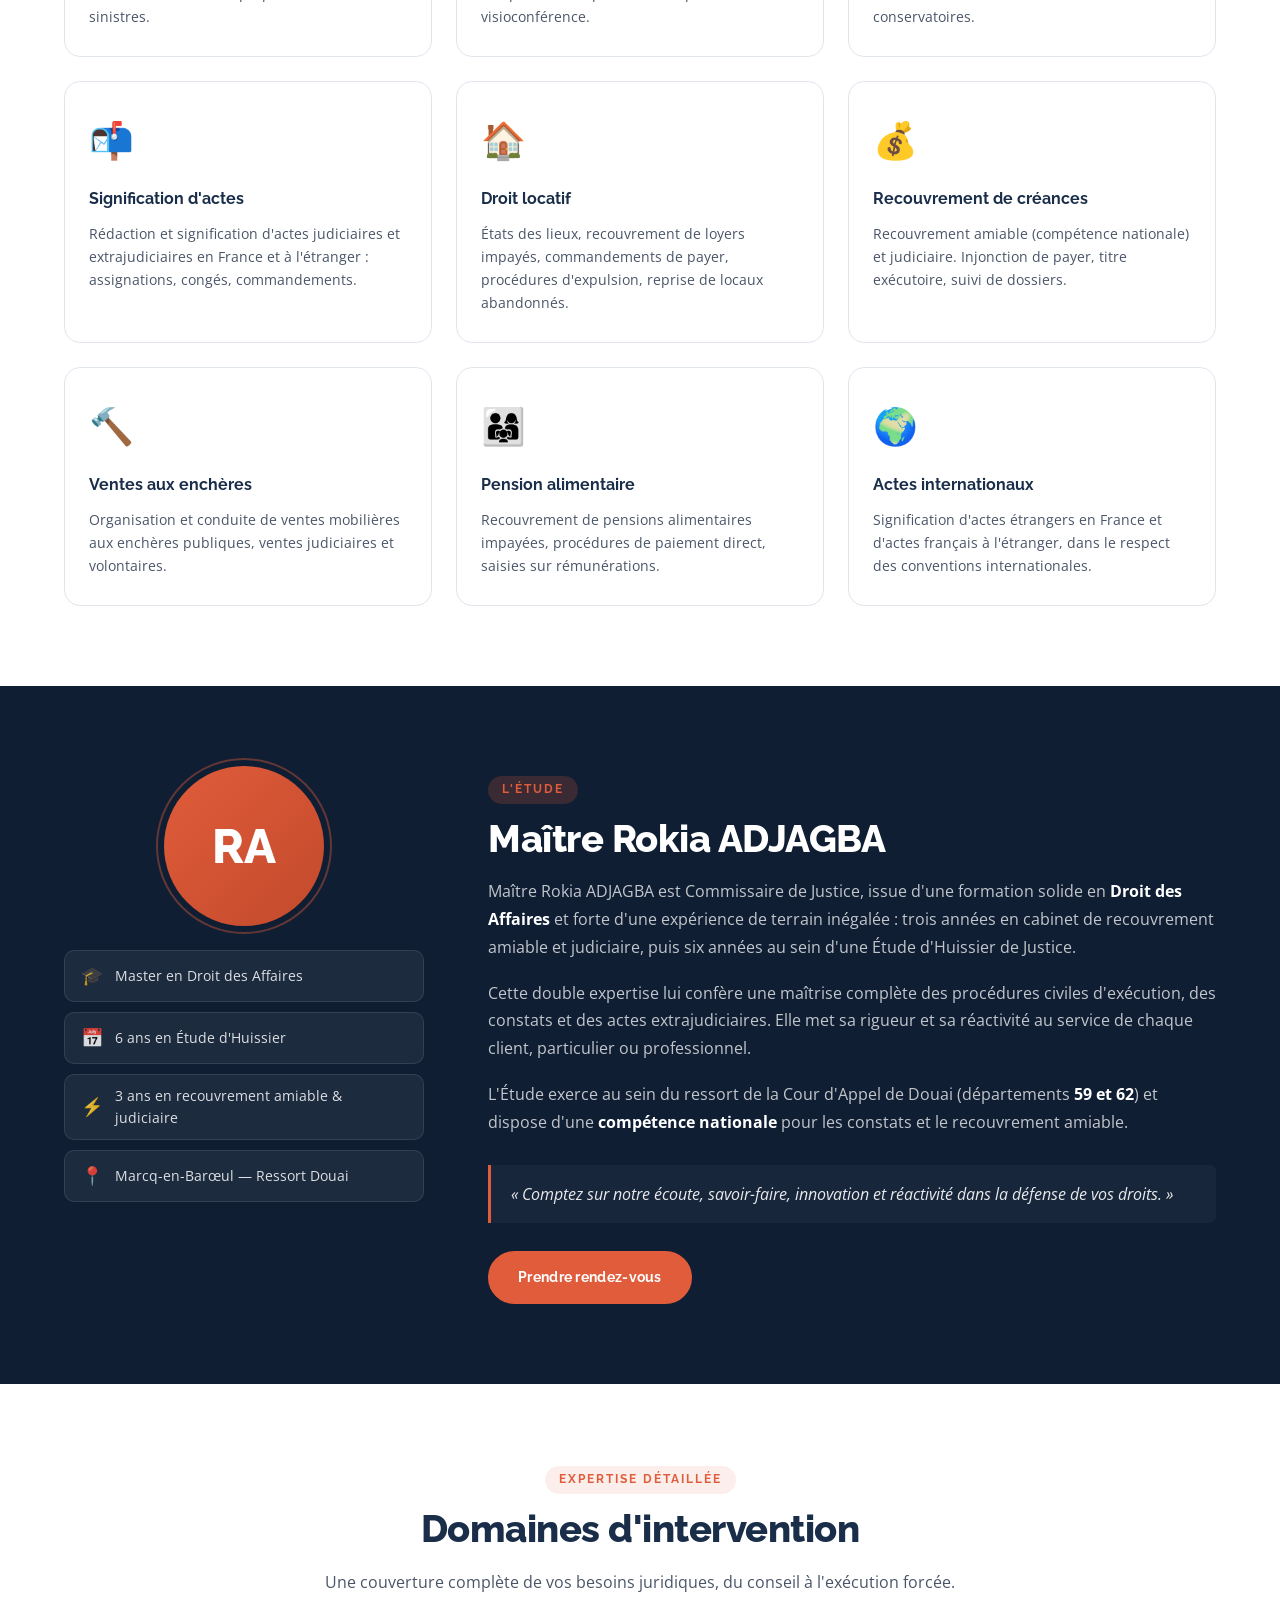
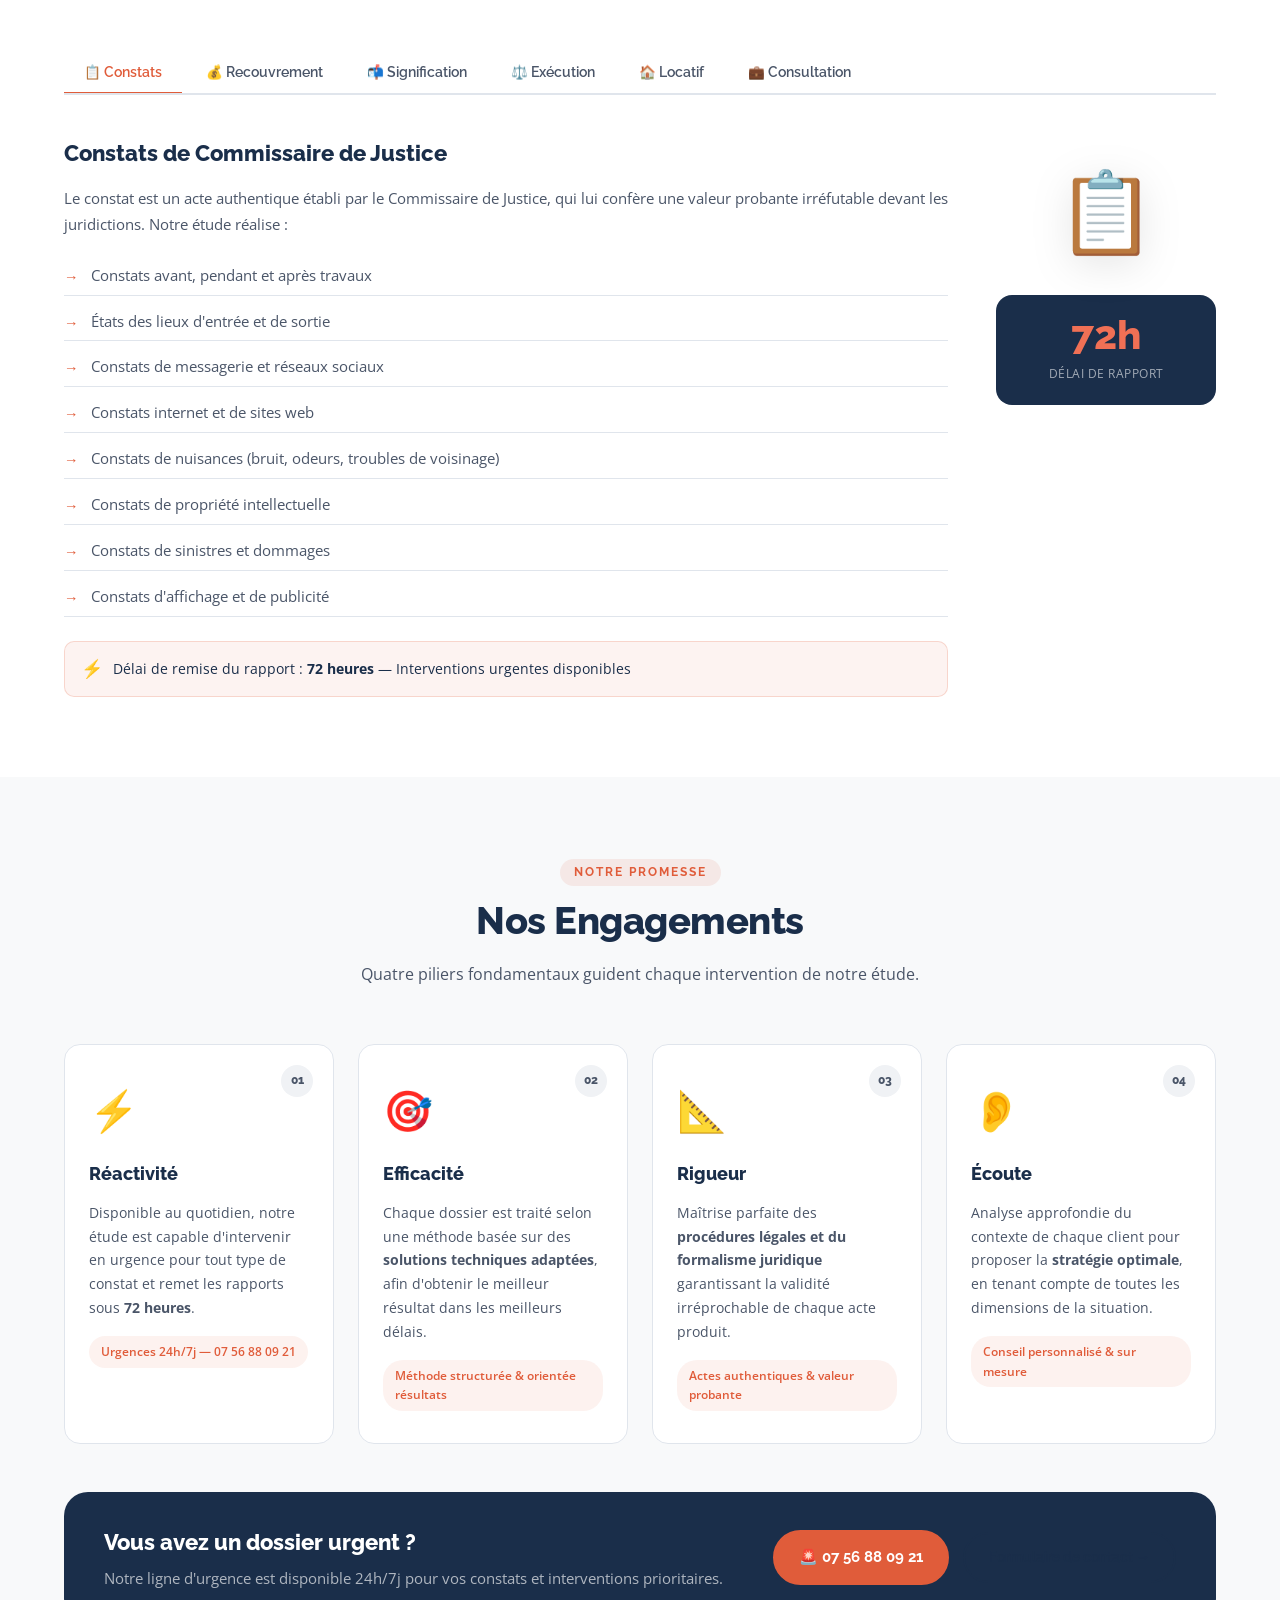
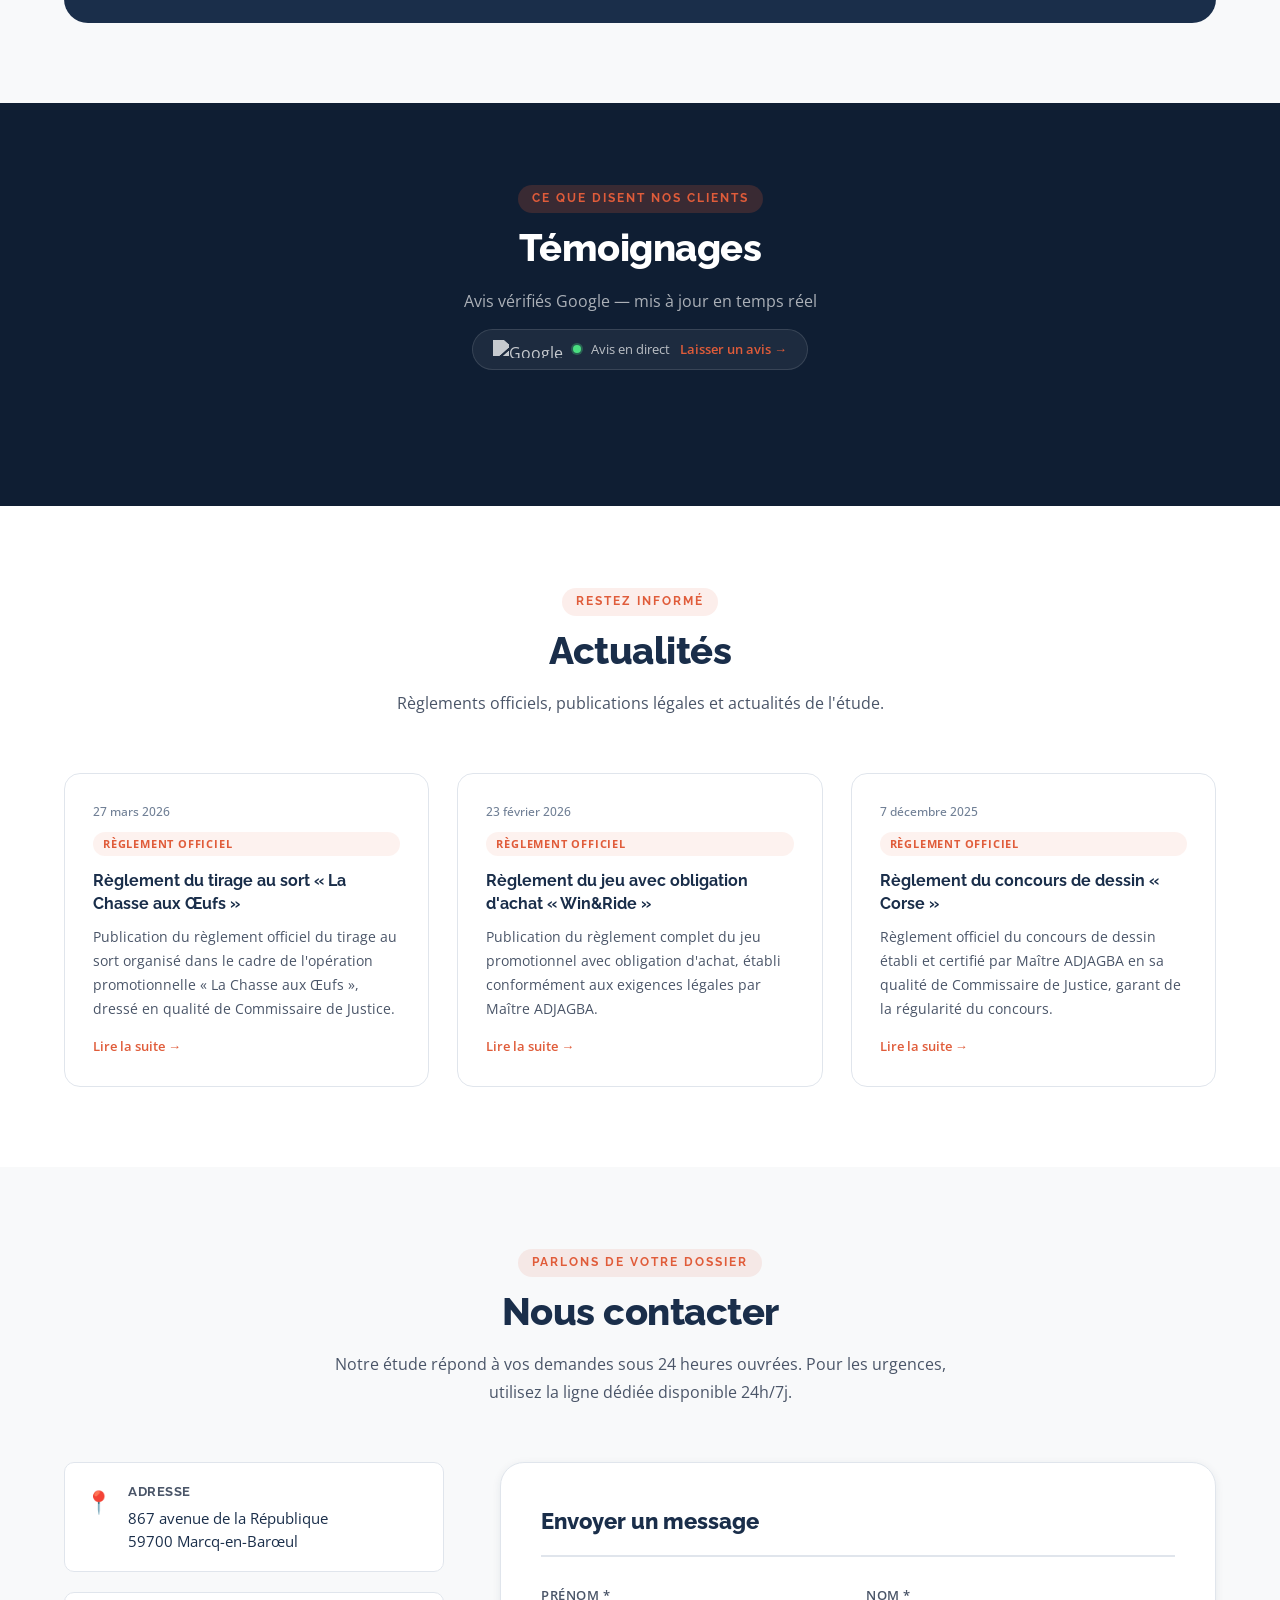
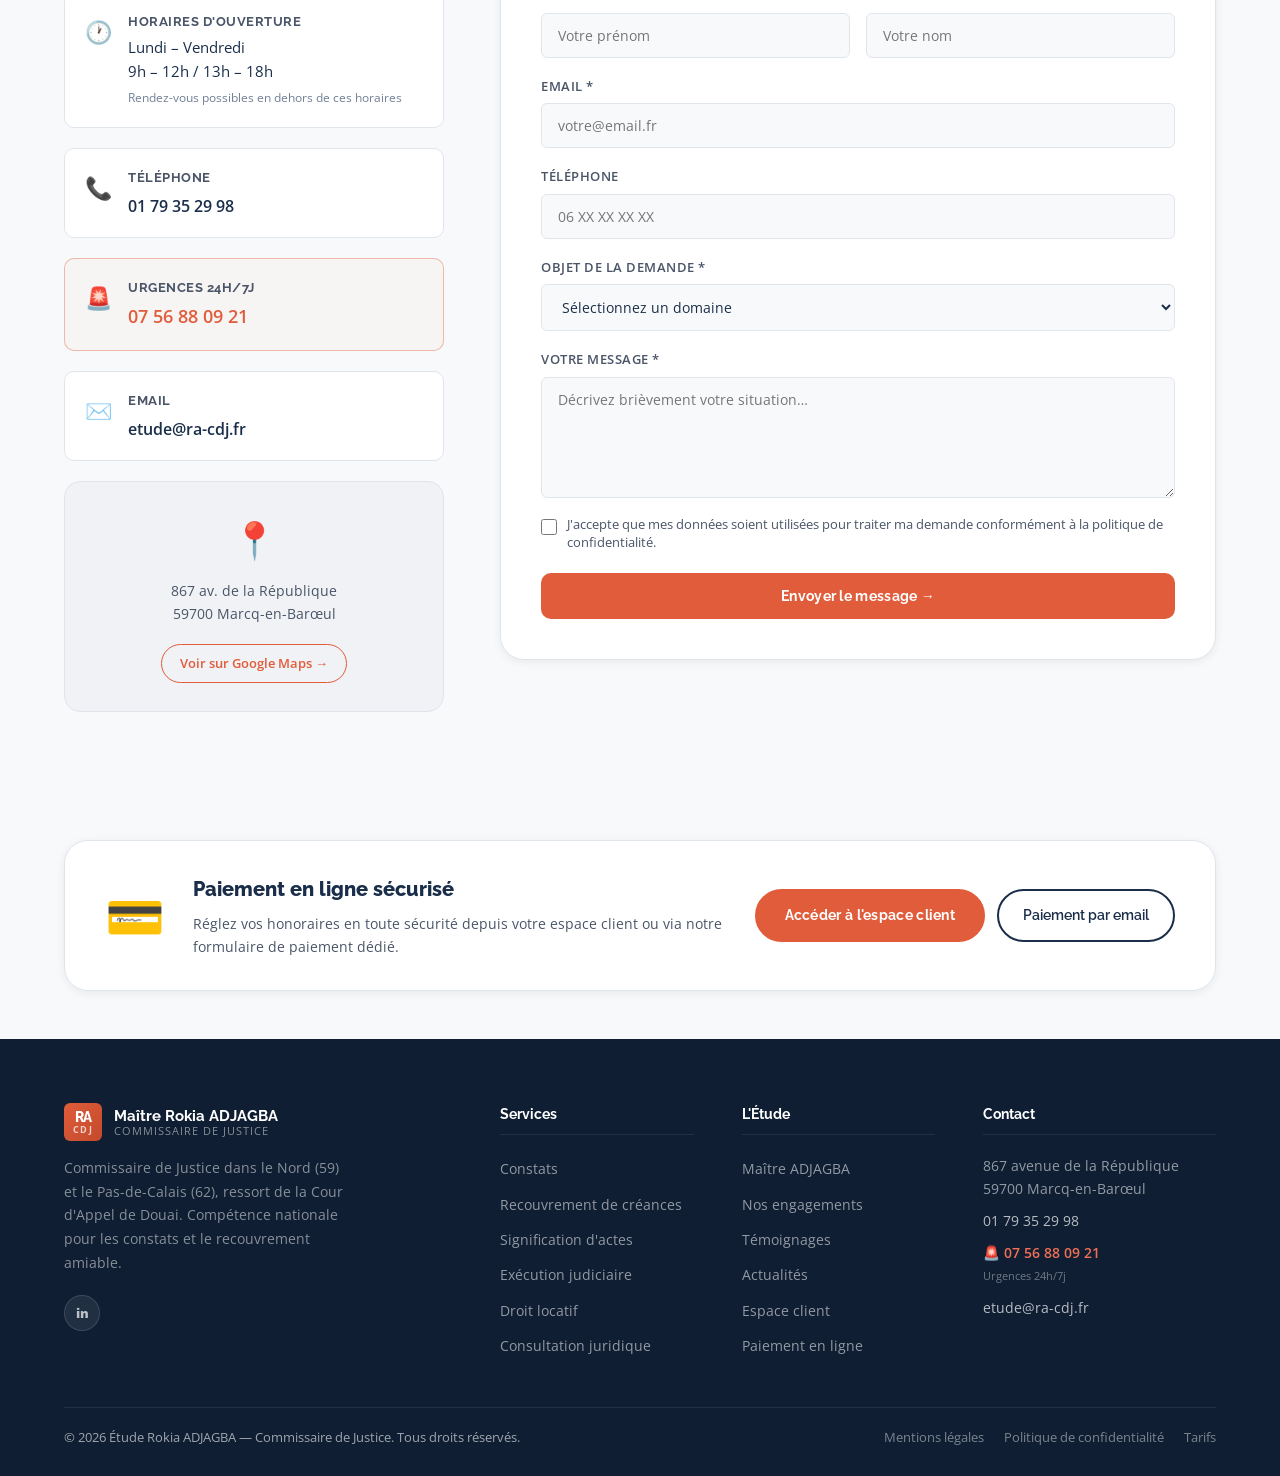
==== commit 423c4c76: "fix: remove Elfsight placeholder — widget is now configured" ====
--- a/index.html
+++ b/index.html
@@ -9,8 +9,8 @@
   <link rel="preconnect" href="https://fonts.gstatic.com" crossorigin />
   <link href="https://fonts.googleapis.com/css2?family=Raleway:wght@300;400;500;600;700;800&family=Open+Sans:wght@300;400;500;600&display=swap" rel="stylesheet" />
   <link rel="stylesheet" href="css/styles.css" />
-  <!-- Elfsight — décommentez après avoir créé votre widget -->
-  <!-- <script src="https://static.elfsight.com/platform/platform.js" async></script> -->
+  <!-- Elfsight Google Reviews -->
+  <script src="https://elfsightcdn.com/platform.js" async></script>
 </head>
 <body>
 
@@ -533,37 +533,16 @@
                alt="Google" class="google-logo-small" />
           <span class="live-dot"></span>
           <span>Avis en direct</span>
-          <a href="https://search.google.com/local/reviews?placeid=VOTRE_PLACE_ID"
+          <a href="https://search.google.com/local/reviews?placeid=ChIJgYA4M10rw0cRen8hdk-5-g8"
              target="_blank" rel="noopener" class="gr-link" id="google-reviews-link">
             Laisser un avis →
           </a>
         </div>
       </div>
 
-      <!-- ════════════════════════════════════════
-           WIDGET ELFSIGHT — Google Reviews
-           1. Créez votre widget sur elfsight.com
-           2. Remplacez l'attribut data-elfsight-app-* ci-dessous
-              par l'ID fourni après la création du widget
-           ════════════════════════════════════════ -->
+      <!-- Widget Elfsight — Google Reviews -->
       <div class="elfsight-wrapper" data-animate="fadeInUp">
-
-        <!-- Placeholder affiché tant qu'Elfsight n'est pas configuré -->
-        <div class="elfsight-placeholder" id="elfsight-placeholder">
-          <div class="elfsight-ph-icon">⭐</div>
-          <p class="elfsight-ph-title">Widget Google Reviews</p>
-          <p class="elfsight-ph-desc">
-            Créez votre widget gratuit sur
-            <a href="https://elfsight.com/google-reviews-widget/" target="_blank" rel="noopener">elfsight.com</a>,
-            puis remplacez <code>VOTRE_APP_ID</code> dans le code source.
-          </p>
-          <a href="https://elfsight.com/google-reviews-widget/" target="_blank" rel="noopener"
-             class="btn btn-coral">Créer le widget gratuitement →</a>
-        </div>
-
-        <!-- ↓↓↓ Décommentez et remplacez l'ID une fois le widget créé ↓↓↓
-        <div class="elfsight-app-VOTRE_APP_ID" data-elfsight-app-lazy></div>
-        -->
+        <div class="elfsight-app-9be0ea39-7cf8-40b0-958f-305c58209da4" data-elfsight-app-lazy></div>
 
       </div>
     </div>
